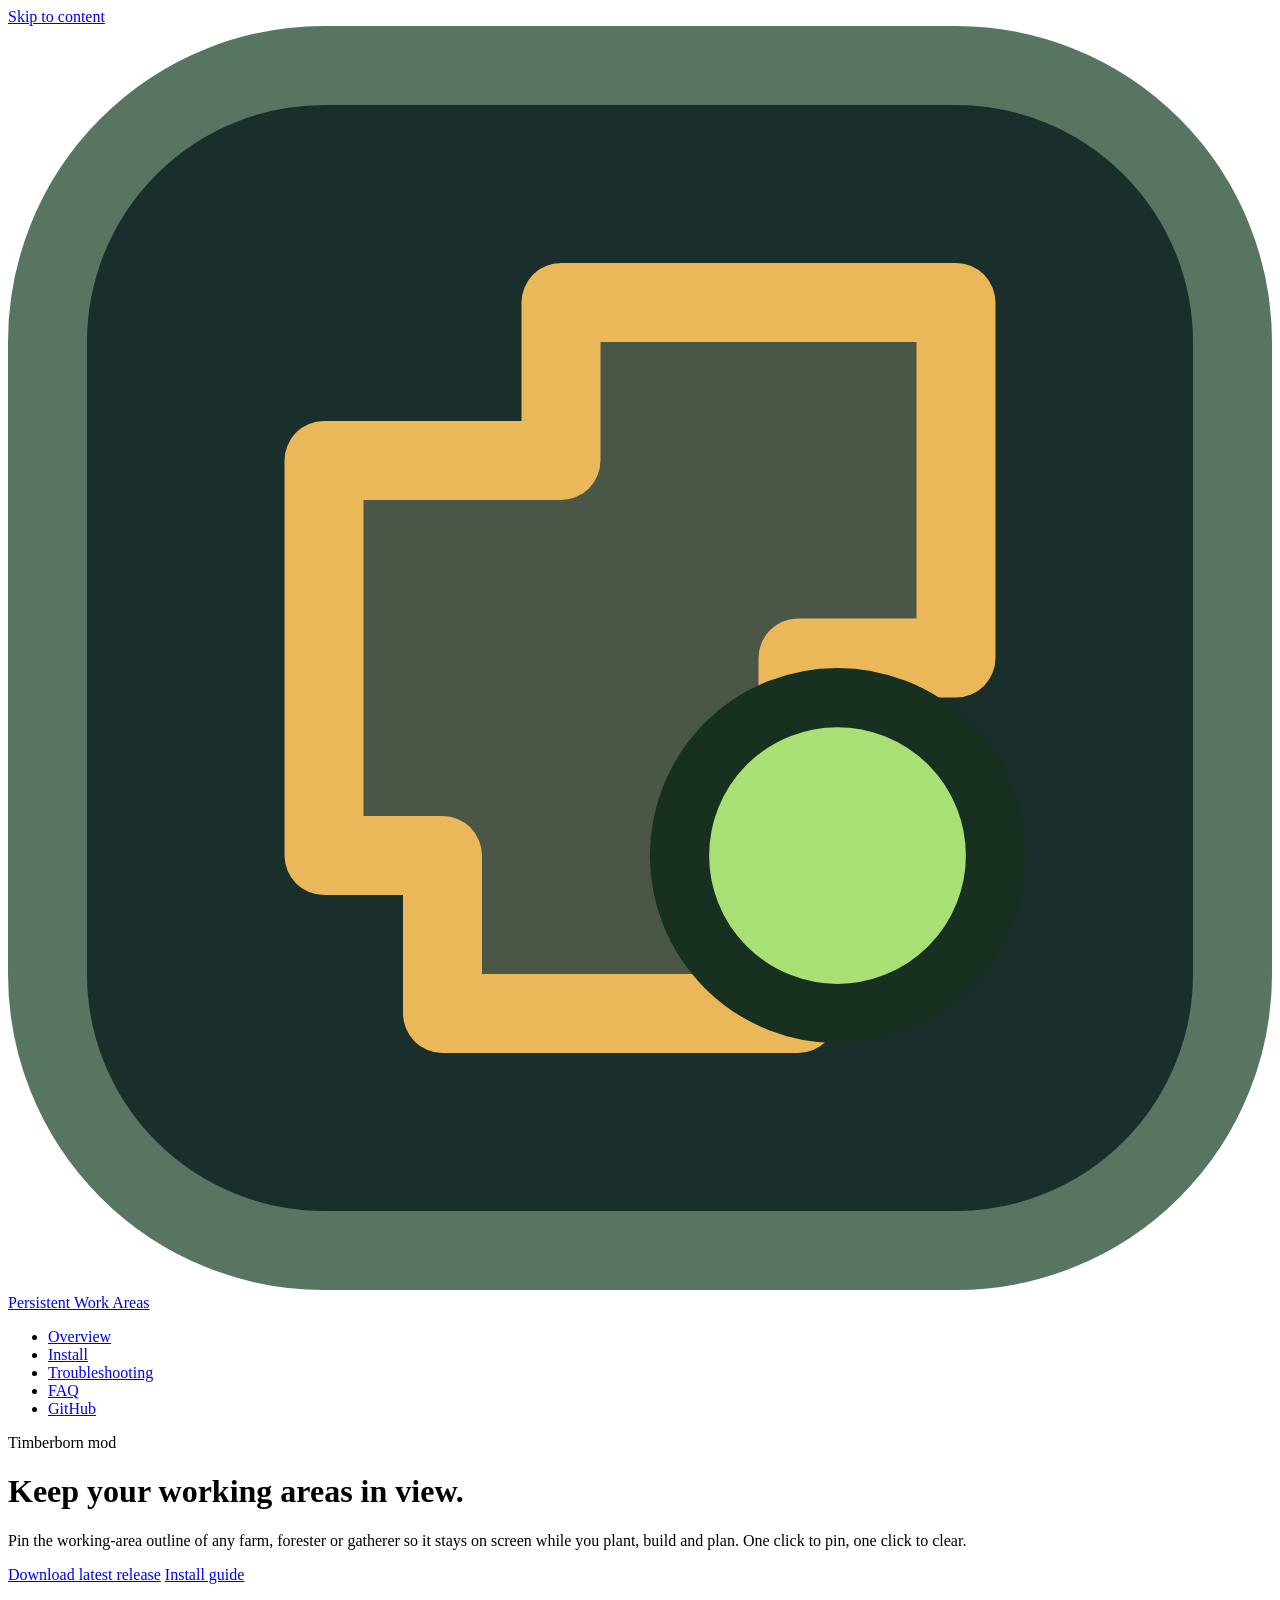
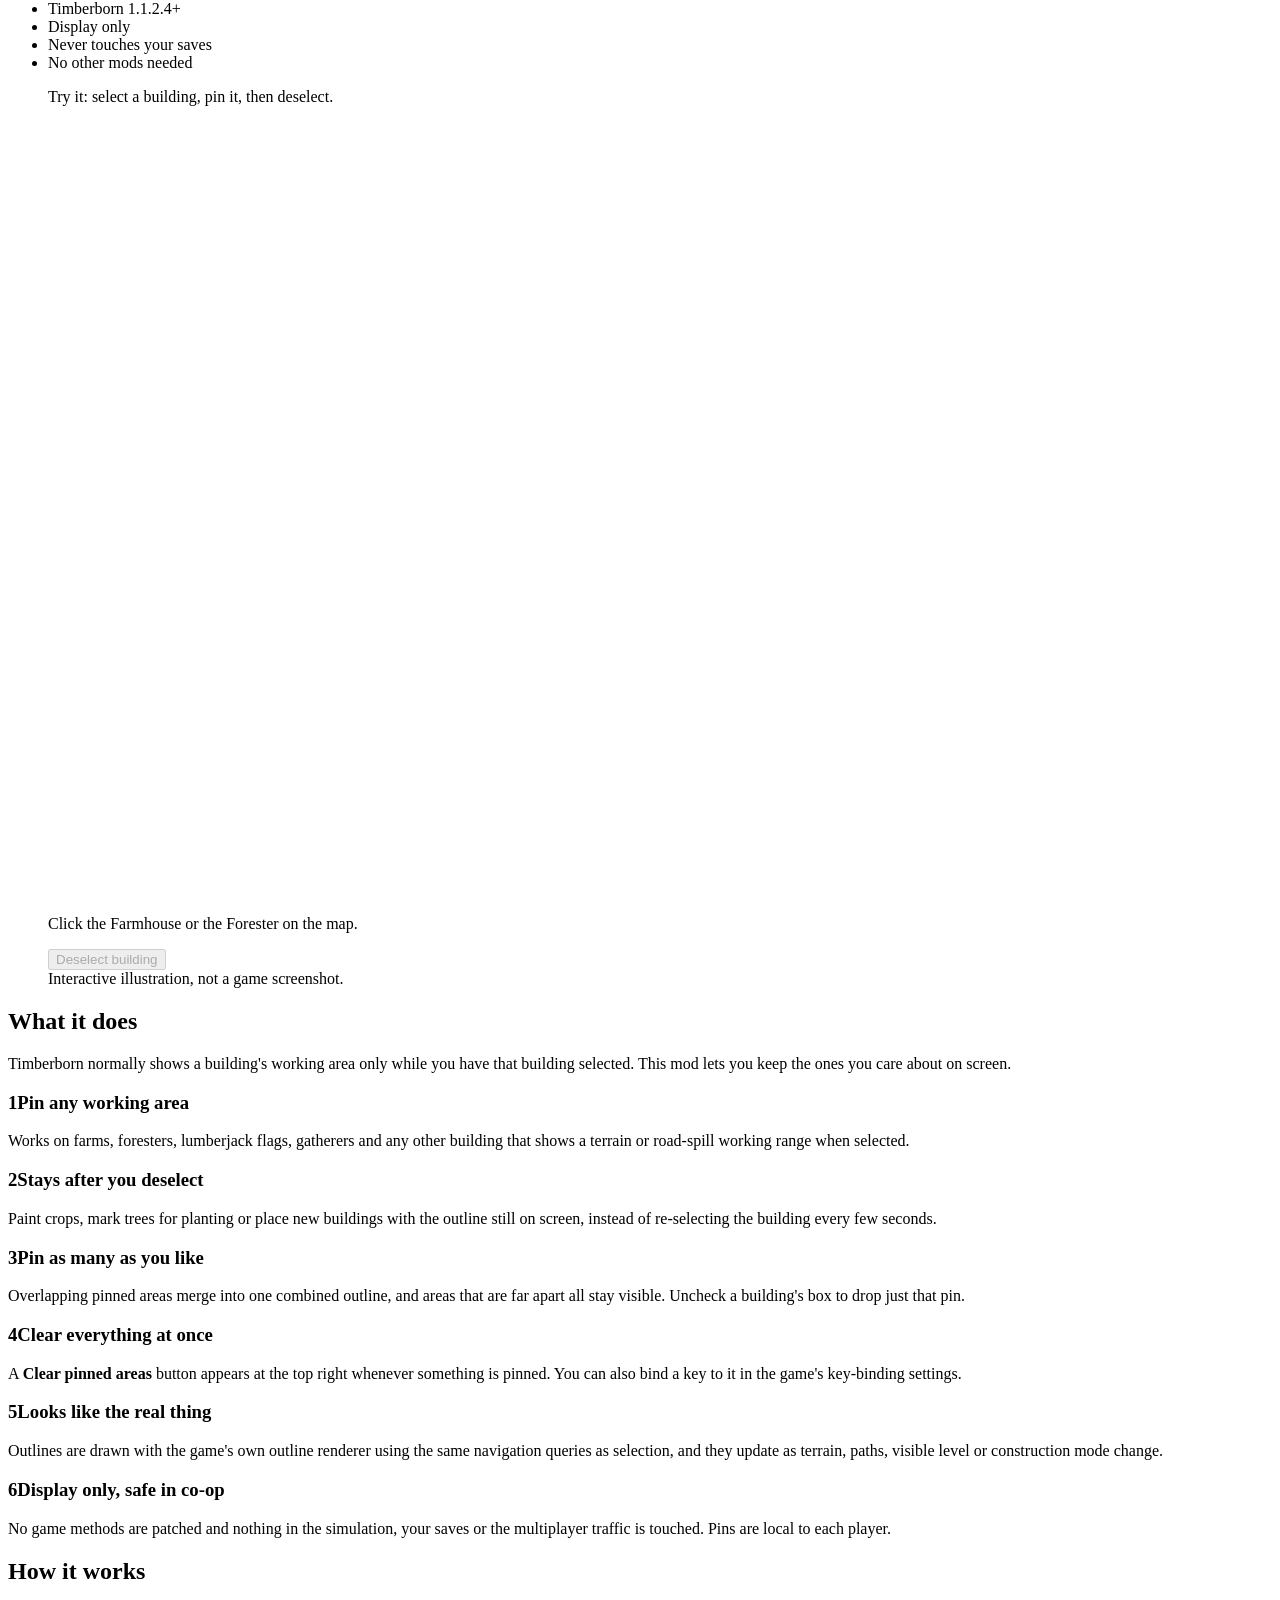
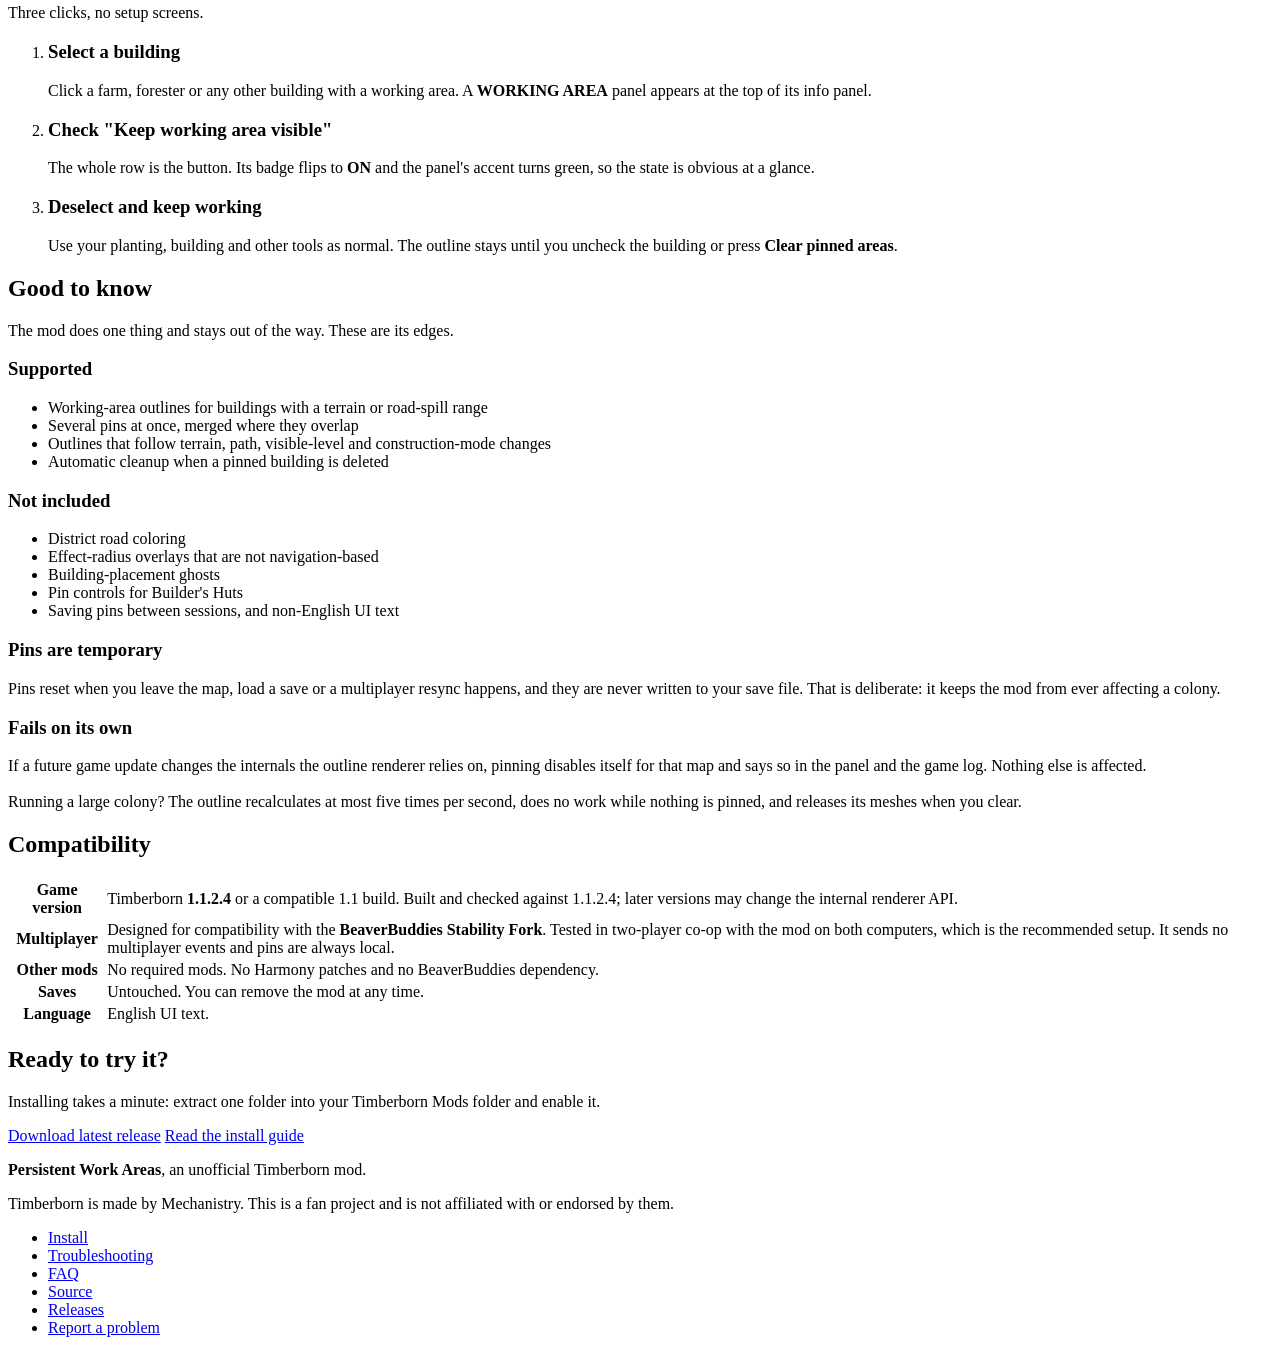
==== docs/index.html @ 0648ad5d "Release 1.0.0 Bump the mod to 1.0.0 and update the docs now that the mod has been tested in game, si" ====
<!doctype html>
<html lang="en">
<head>
<meta charset="utf-8">
<meta name="viewport" content="width=device-width, initial-scale=1">
<title>Persistent Work Areas</title>
<meta name="description" content="A Timberborn mod that keeps a building's working-area outline visible after you deselect it, so you can plant, build and plan without losing the boundaries.">
<link rel="canonical" href="https://timbermods.github.io/PersistentWorkAreas/">
<link rel="icon" href="assets/favicon.svg" type="image/svg+xml">
<meta property="og:type" content="website">
<meta property="og:title" content="Persistent Work Areas, a Timberborn mod">
<meta property="og:description" content="Pin the working-area outline of any farm, forester or gatherer so it stays on screen while you plant and build.">
<meta property="og:url" content="https://timbermods.github.io/PersistentWorkAreas/">
<meta name="theme-color" content="#0d1716">
<link rel="stylesheet" href="assets/style.css">
</head>
<body>
<a class="skip" href="#main">Skip to content</a>
<header class="site-header">
  <div class="container bar">
    <a class="brand" href="index.html">
      <svg viewBox="0 0 32 32" aria-hidden="true"><rect x="1" y="1" width="30" height="30" rx="7" fill="#1a2e2b" stroke="#577560" stroke-width="2"/><path d="M8 11h6V7h10v9h-4v9h-9v-4H8z" fill="#f5e6a3" fill-opacity=".22" stroke="#ebb859" stroke-width="2" stroke-linejoin="round"/><circle cx="21" cy="21" r="4" fill="#a8e075" stroke="#17301f" stroke-width="1.5"/></svg>
      <span>Persistent Work Areas</span>
    </a>
    <nav aria-label="Main">
      <ul>
        <li><a href="index.html" aria-current="page">Overview</a></li>
        <li><a href="install.html">Install</a></li>
        <li><a href="troubleshooting.html">Troubleshooting</a></li>
        <li><a href="faq.html">FAQ</a></li>
        <li><a class="btn btn-small" href="https://github.com/timbermods/PersistentWorkAreas">GitHub</a></li>
      </ul>
    </nav>
  </div>
</header>

<main id="main">
  <div class="hero">
    <div class="container hero-grid">
      <div>
        <span class="eyebrow">Timberborn mod <span class="ver" data-latest-version hidden></span></span>
        <h1>Keep your working areas in view.</h1>
        <p class="lede">Pin the working-area outline of any farm, forester or gatherer so it stays on screen while you plant, build and plan. One click to pin, one click to clear.</p>
        <div class="btn-row">
          <a class="btn" href="https://github.com/timbermods/PersistentWorkAreas/releases/latest" data-latest-zip>Download latest release</a>
          <a class="btn btn-secondary" href="install.html">Install guide</a>
        </div>
        <ul class="chips" aria-label="At a glance">
          <li>Timberborn 1.1.2.4+</li>
          <li>Display only</li>
          <li>Never touches your saves</li>
          <li>No other mods needed</li>
        </ul>
      </div>

      <figure class="demo" id="demo" aria-labelledby="demo-cap">
        <div class="demo-top">
          <span class="t" id="demo-cap">Try it: select a building, pin it, then deselect.</span>
          <button type="button" class="ui-btn" data-clear hidden>Clear pinned areas (0)</button>
        </div>
        <svg class="map" viewBox="0 0 480 320" role="group" aria-label="Simplified map with a Farmhouse and a Forester beside a road"></svg>
        <div class="demo-ui">
          <p class="ui-empty">Click the Farmhouse or the Forester on the map.</p>
          <div class="ui-panel" hidden>
            <div class="h">WORKING AREA</div>
            <div class="who"></div>
            <button type="button" class="ui-toggle" aria-pressed="false">
              <span class="box" aria-hidden="true"><i></i></span>
              <span class="name">Keep working area visible</span>
              <span class="state" aria-hidden="true">OFF</span>
            </button>
            <p class="hint"></p>
          </div>
          <div><button type="button" class="ui-btn" data-deselect disabled>Deselect building</button></div>
        </div>
        <div class="demo-foot"><span>Interactive illustration, not a game screenshot.</span><span class="sr-only" role="status" aria-live="polite" data-status></span></div>
      </figure>
    </div>
  </div>

  <section id="features">
    <div class="container">
      <div class="section-head">
        <h2>What it does</h2>
        <p>Timberborn normally shows a building's working area only while you have that building selected. This mod lets you keep the ones you care about on screen.</p>
      </div>
      <div class="cards">
        <article class="card">
          <h3><span class="ico" aria-hidden="true">1</span>Pin any working area</h3>
          <p>Works on farms, foresters, lumberjack flags, gatherers and any other building that shows a terrain or road-spill working range when selected.</p>
        </article>
        <article class="card">
          <h3><span class="ico" aria-hidden="true">2</span>Stays after you deselect</h3>
          <p>Paint crops, mark trees for planting or place new buildings with the outline still on screen, instead of re-selecting the building every few seconds.</p>
        </article>
        <article class="card">
          <h3><span class="ico" aria-hidden="true">3</span>Pin as many as you like</h3>
          <p>Overlapping pinned areas merge into one combined outline, and areas that are far apart all stay visible. Uncheck a building's box to drop just that pin.</p>
        </article>
        <article class="card">
          <h3><span class="ico" aria-hidden="true">4</span>Clear everything at once</h3>
          <p>A <strong>Clear pinned areas</strong> button appears at the top right whenever something is pinned. You can also bind a key to it in the game's key-binding settings.</p>
        </article>
        <article class="card">
          <h3><span class="ico" aria-hidden="true">5</span>Looks like the real thing</h3>
          <p>Outlines are drawn with the game's own outline renderer using the same navigation queries as selection, and they update as terrain, paths, visible level or construction mode change.</p>
        </article>
        <article class="card">
          <h3><span class="ico" aria-hidden="true">6</span>Display only, safe in co-op</h3>
          <p>No game methods are patched and nothing in the simulation, your saves or the multiplayer traffic is touched. Pins are local to each player.</p>
        </article>
      </div>
    </div>
  </section>

  <section class="band" id="how">
    <div class="container">
      <div class="section-head">
        <h2>How it works</h2>
        <p>Three clicks, no setup screens.</p>
      </div>
      <ol class="steps">
        <li>
          <h3>Select a building</h3>
          <p>Click a farm, forester or any other building with a working area. A <strong>WORKING AREA</strong> panel appears at the top of its info panel.</p>
        </li>
        <li>
          <h3>Check "Keep working area visible"</h3>
          <p>The whole row is the button. Its badge flips to <strong>ON</strong> and the panel's accent turns green, so the state is obvious at a glance.</p>
        </li>
        <li>
          <h3>Deselect and keep working</h3>
          <p>Use your planting, building and other tools as normal. The outline stays until you uncheck the building or press <strong>Clear pinned areas</strong>.</p>
        </li>
      </ol>
    </div>
  </section>

  <section id="details">
    <div class="container">
      <div class="section-head">
        <h2>Good to know</h2>
        <p>The mod does one thing and stays out of the way. These are its edges.</p>
      </div>
      <div class="two-col">
        <div class="card">
          <h3>Supported</h3>
          <ul class="tick">
            <li>Working-area outlines for buildings with a terrain or road-spill range</li>
            <li>Several pins at once, merged where they overlap</li>
            <li>Outlines that follow terrain, path, visible-level and construction-mode changes</li>
            <li>Automatic cleanup when a pinned building is deleted</li>
          </ul>
        </div>
        <div class="card">
          <h3>Not included</h3>
          <ul class="tick no">
            <li>District road coloring</li>
            <li>Effect-radius overlays that are not navigation-based</li>
            <li>Building-placement ghosts</li>
            <li>Pin controls for Builder's Huts</li>
            <li>Saving pins between sessions, and non-English UI text</li>
          </ul>
        </div>
        <div class="card">
          <h3>Pins are temporary</h3>
          <p>Pins reset when you leave the map, load a save or a multiplayer resync happens, and they are never written to your save file. That is deliberate: it keeps the mod from ever affecting a colony.</p>
        </div>
        <div class="card">
          <h3>Fails on its own</h3>
          <p>If a future game update changes the internals the outline renderer relies on, pinning disables itself for that map and says so in the panel and the game log. Nothing else is affected.</p>
        </div>
      </div>
      <p style="margin-top:18px;color:var(--muted)">Running a large colony? The outline recalculates at most five times per second, does no work while nothing is pinned, and releases its meshes when you clear.</p>
    </div>
  </section>

  <section class="band" id="compat">
    <div class="container">
      <div class="section-head"><h2>Compatibility</h2></div>
      <table>
        <tbody>
          <tr><th scope="row">Game version</th><td>Timberborn <strong>1.1.2.4</strong> or a compatible 1.1 build. Built and checked against 1.1.2.4; later versions may change the internal renderer API.</td></tr>
          <tr><th scope="row">Multiplayer</th><td>Designed for compatibility with the <strong>BeaverBuddies Stability Fork</strong>. Tested in two-player co-op with the mod on both computers, which is the recommended setup. It sends no multiplayer events and pins are always local.</td></tr>
          <tr><th scope="row">Other mods</th><td>No required mods. No Harmony patches and no BeaverBuddies dependency.</td></tr>
          <tr><th scope="row">Saves</th><td>Untouched. You can remove the mod at any time.</td></tr>
          <tr><th scope="row">Language</th><td>English UI text.</td></tr>
        </tbody>
      </table>
    </div>
  </section>

  <section class="cta">
    <div class="container">
      <h2>Ready to try it?</h2>
      <p>Installing takes a minute: extract one folder into your Timberborn Mods folder and enable it.</p>
      <div class="btn-row">
        <a class="btn" href="https://github.com/timbermods/PersistentWorkAreas/releases/latest" data-latest-zip>Download latest release</a>
        <a class="btn btn-secondary" href="install.html">Read the install guide</a>
      </div>
    </div>
  </section>
</main>

<footer class="site-footer">
  <div class="container foot">
    <div>
      <p><strong>Persistent Work Areas</strong>, an unofficial Timberborn mod.</p>
      <p>Timberborn is made by Mechanistry. This is a fan project and is not affiliated with or endorsed by them.</p>
    </div>
    <ul aria-label="Links">
      <li><a href="install.html">Install</a></li>
      <li><a href="troubleshooting.html">Troubleshooting</a></li>
      <li><a href="faq.html">FAQ</a></li>
      <li><a href="https://github.com/timbermods/PersistentWorkAreas">Source</a></li>
      <li><a href="https://github.com/timbermods/PersistentWorkAreas/releases">Releases</a></li>
      <li><a href="https://github.com/timbermods/PersistentWorkAreas/issues">Report a problem</a></li>
    </ul>
  </div>
</footer>
<script src="assets/site.js" defer></script>
<script src="assets/demo.js" defer></script>
</body>
</html>
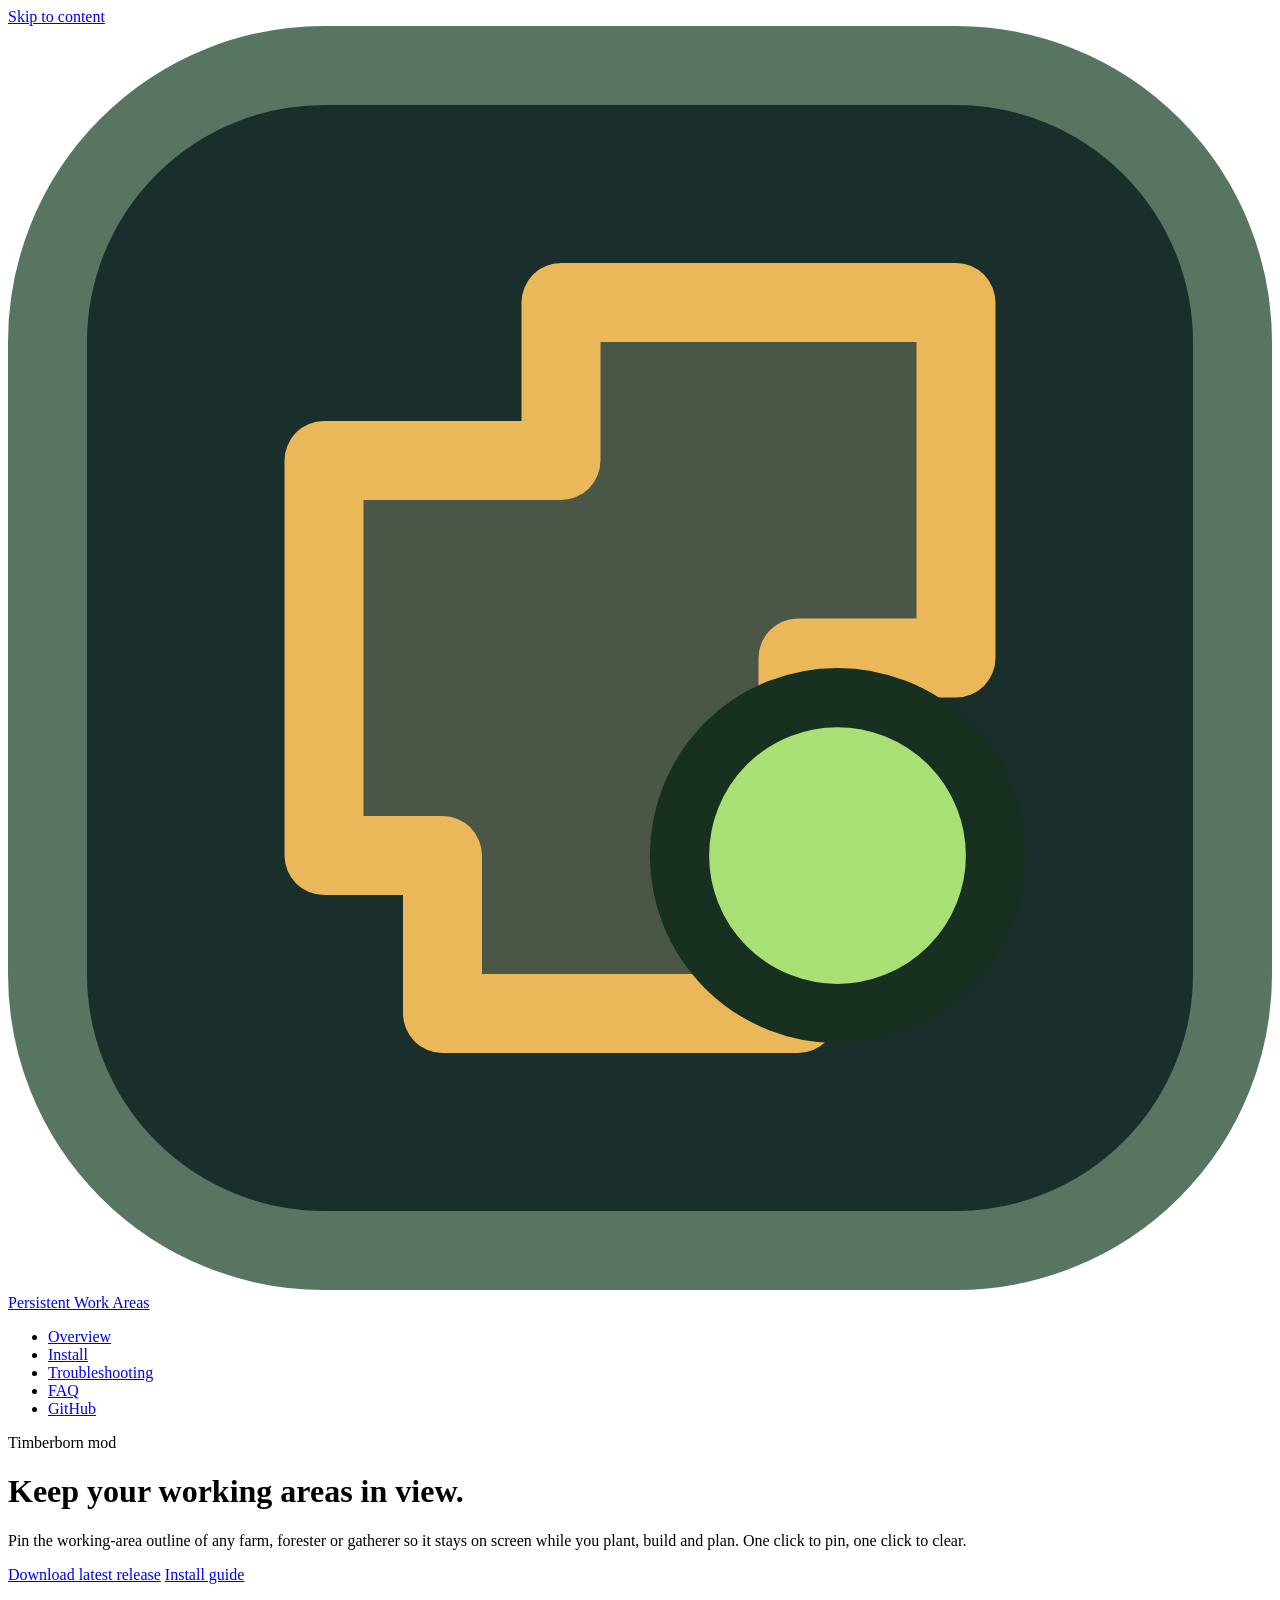
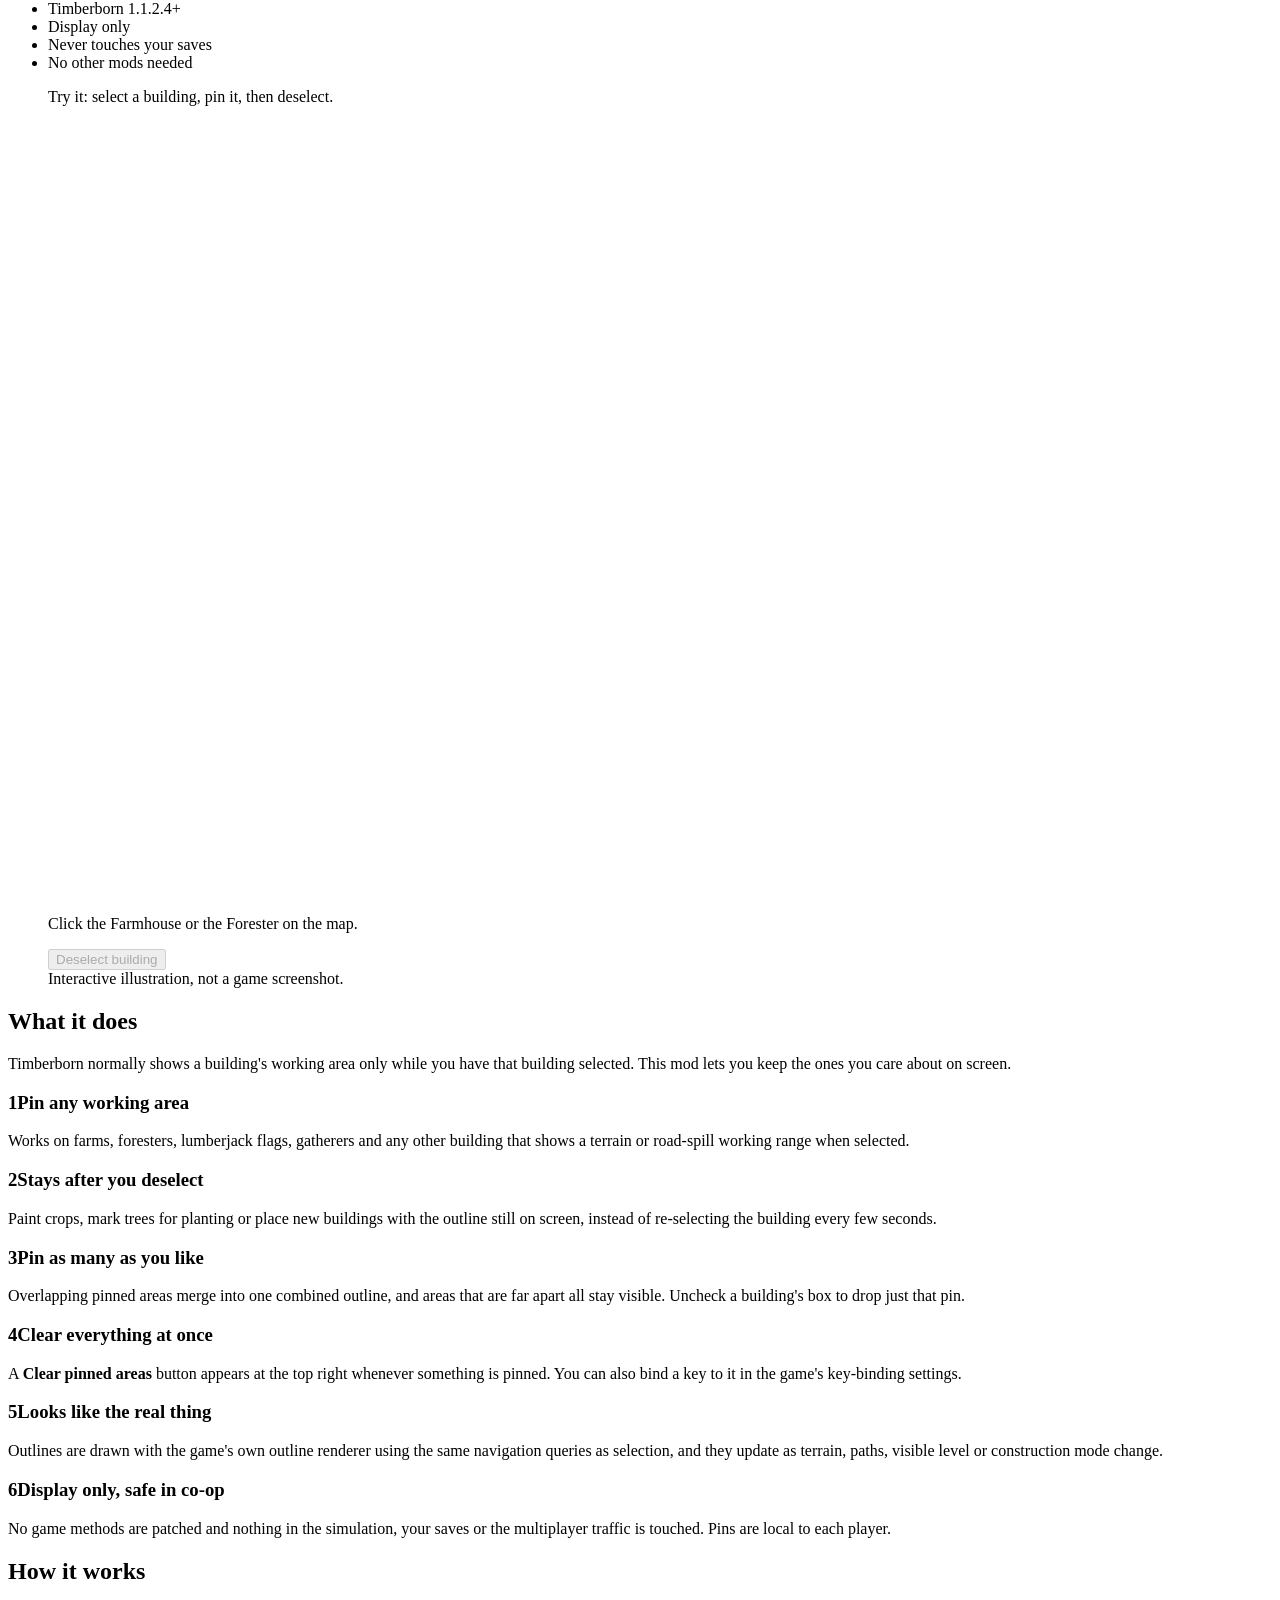
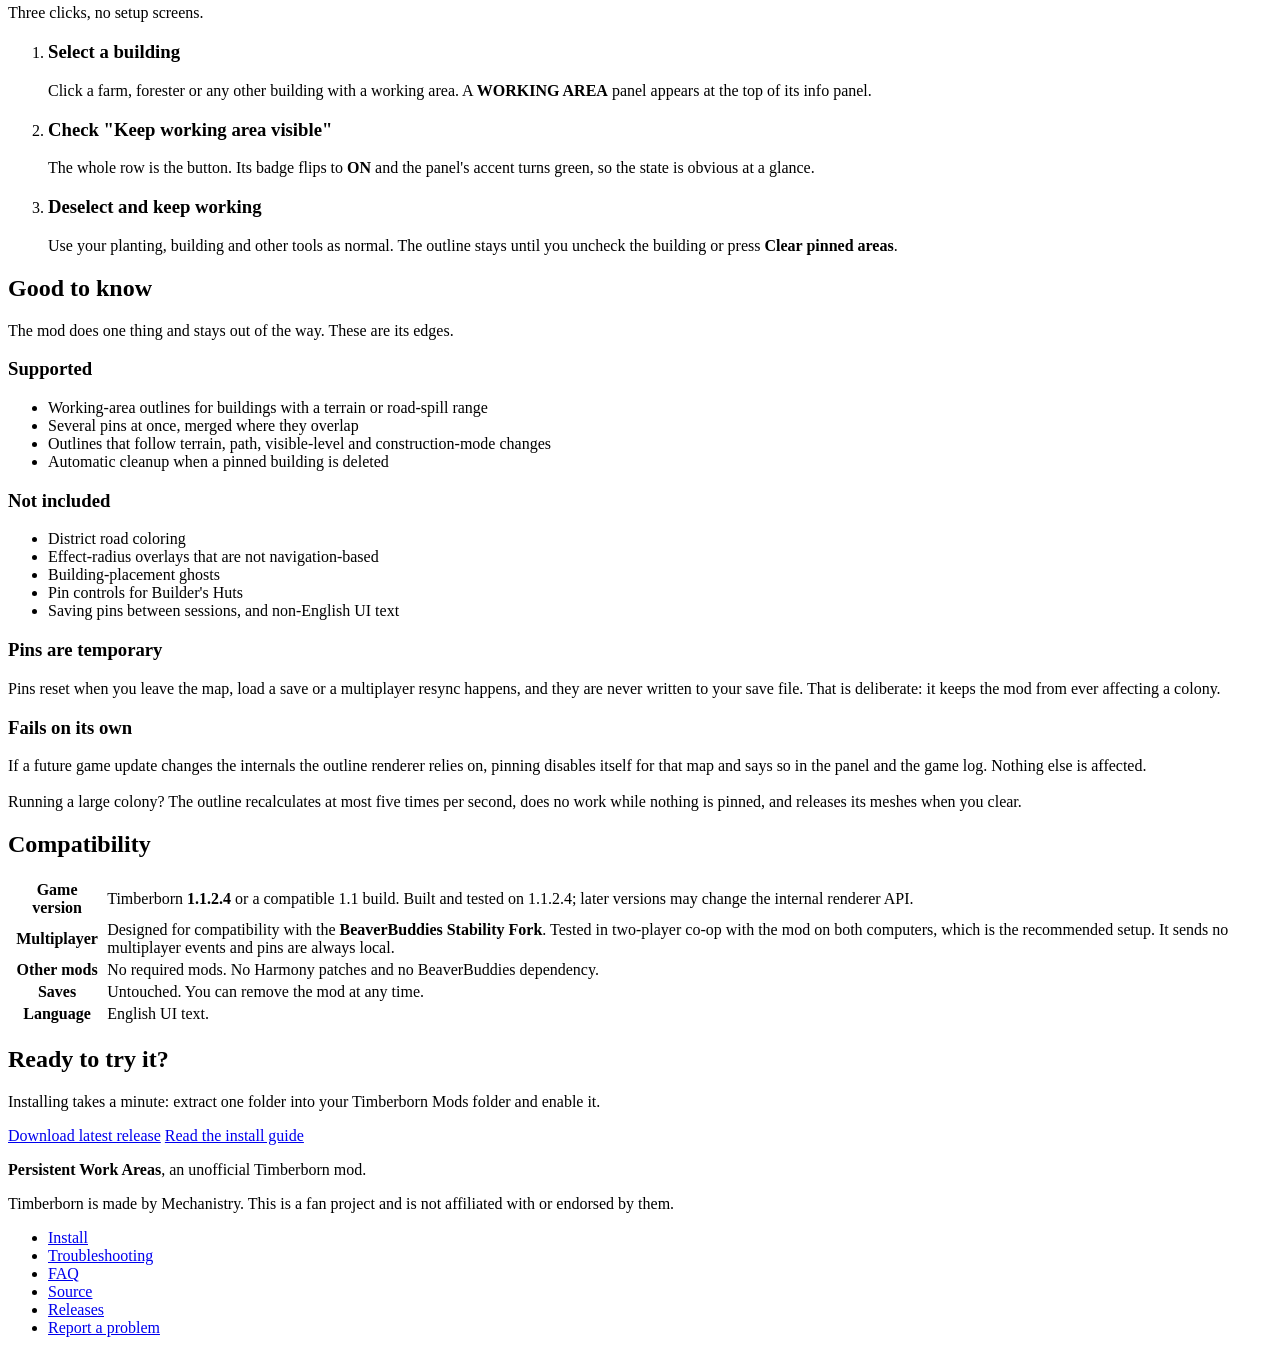
==== commit dfd40ac9: "Docs: say "tested" for 1.1.2.4 and link the MIT license Now that 1.0.0 has been tested in game, repl" ====
--- a/docs/index.html
+++ b/docs/index.html
@@ -180,7 +180,7 @@
       <div class="section-head"><h2>Compatibility</h2></div>
       <table>
         <tbody>
-          <tr><th scope="row">Game version</th><td>Timberborn <strong>1.1.2.4</strong> or a compatible 1.1 build. Built and checked against 1.1.2.4; later versions may change the internal renderer API.</td></tr>
+          <tr><th scope="row">Game version</th><td>Timberborn <strong>1.1.2.4</strong> or a compatible 1.1 build. Built and tested on 1.1.2.4; later versions may change the internal renderer API.</td></tr>
           <tr><th scope="row">Multiplayer</th><td>Designed for compatibility with the <strong>BeaverBuddies Stability Fork</strong>. Tested in two-player co-op with the mod on both computers, which is the recommended setup. It sends no multiplayer events and pins are always local.</td></tr>
           <tr><th scope="row">Other mods</th><td>No required mods. No Harmony patches and no BeaverBuddies dependency.</td></tr>
           <tr><th scope="row">Saves</th><td>Untouched. You can remove the mod at any time.</td></tr>
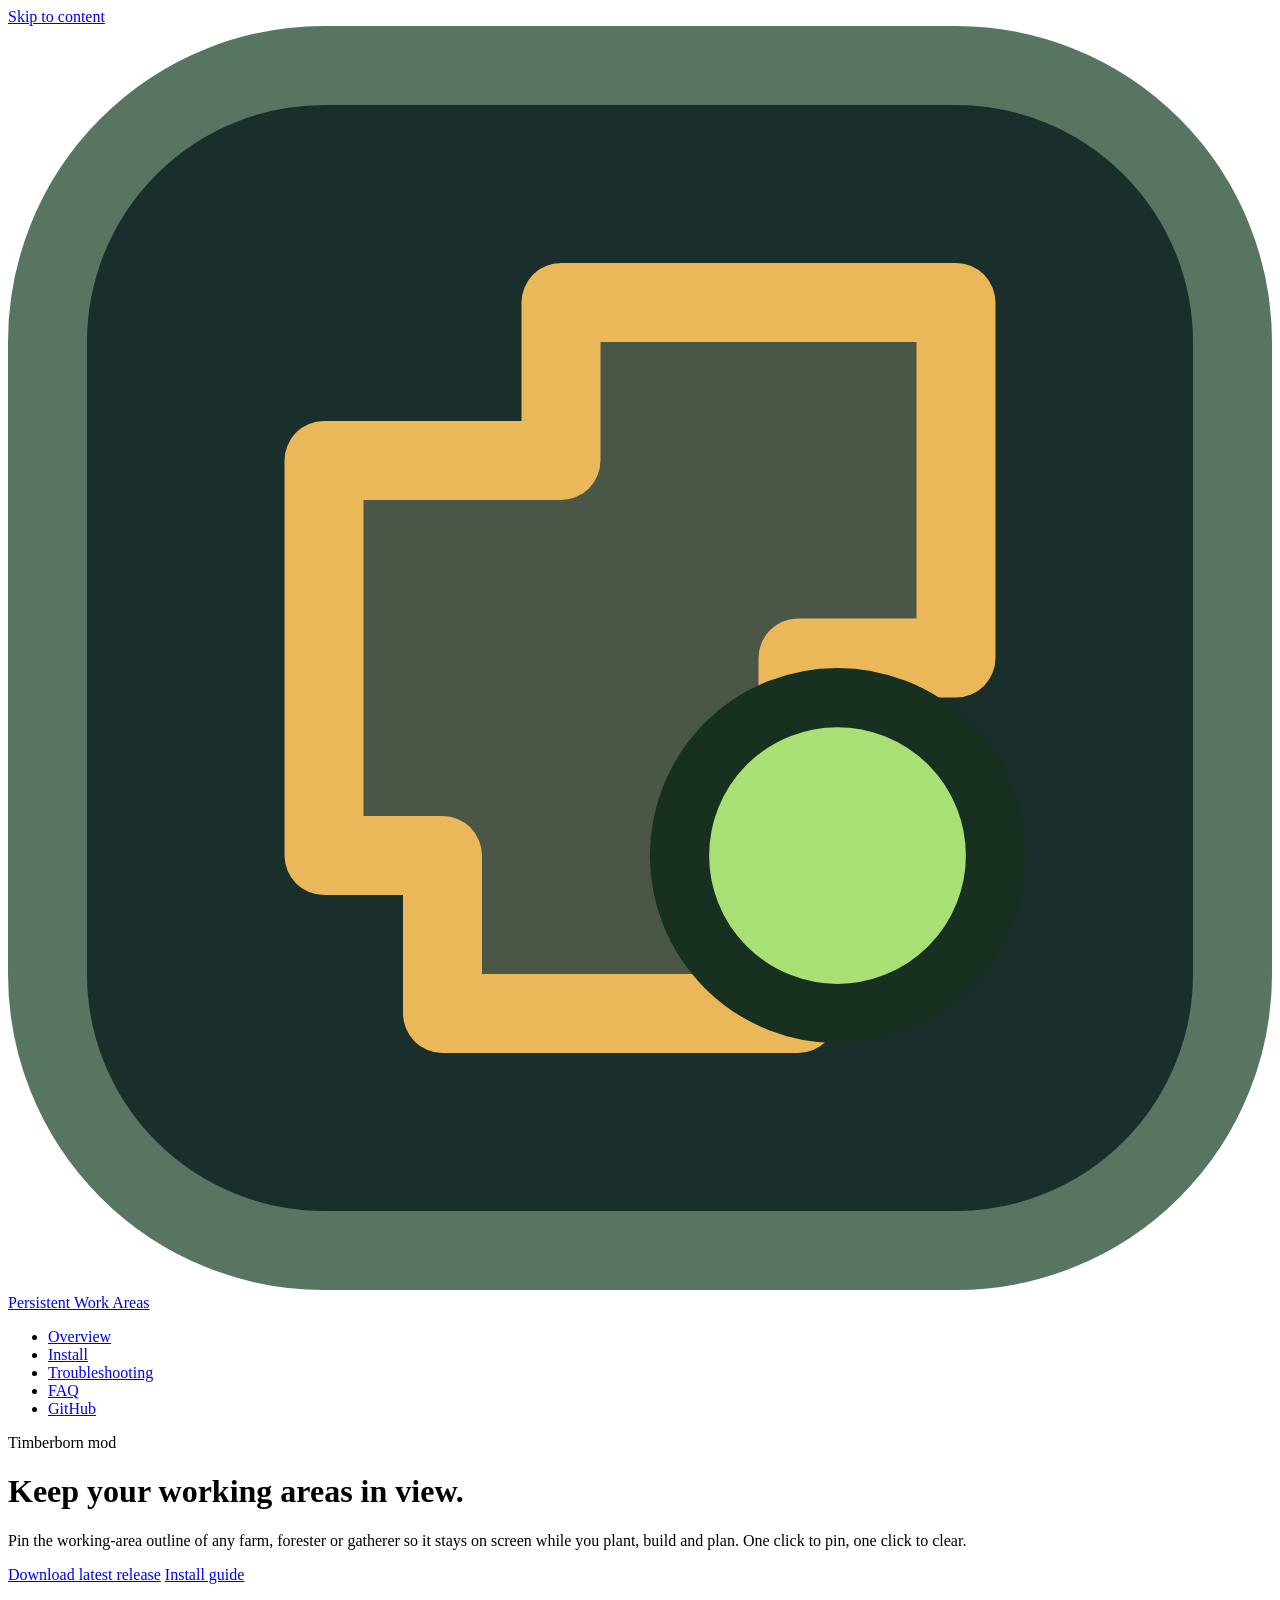
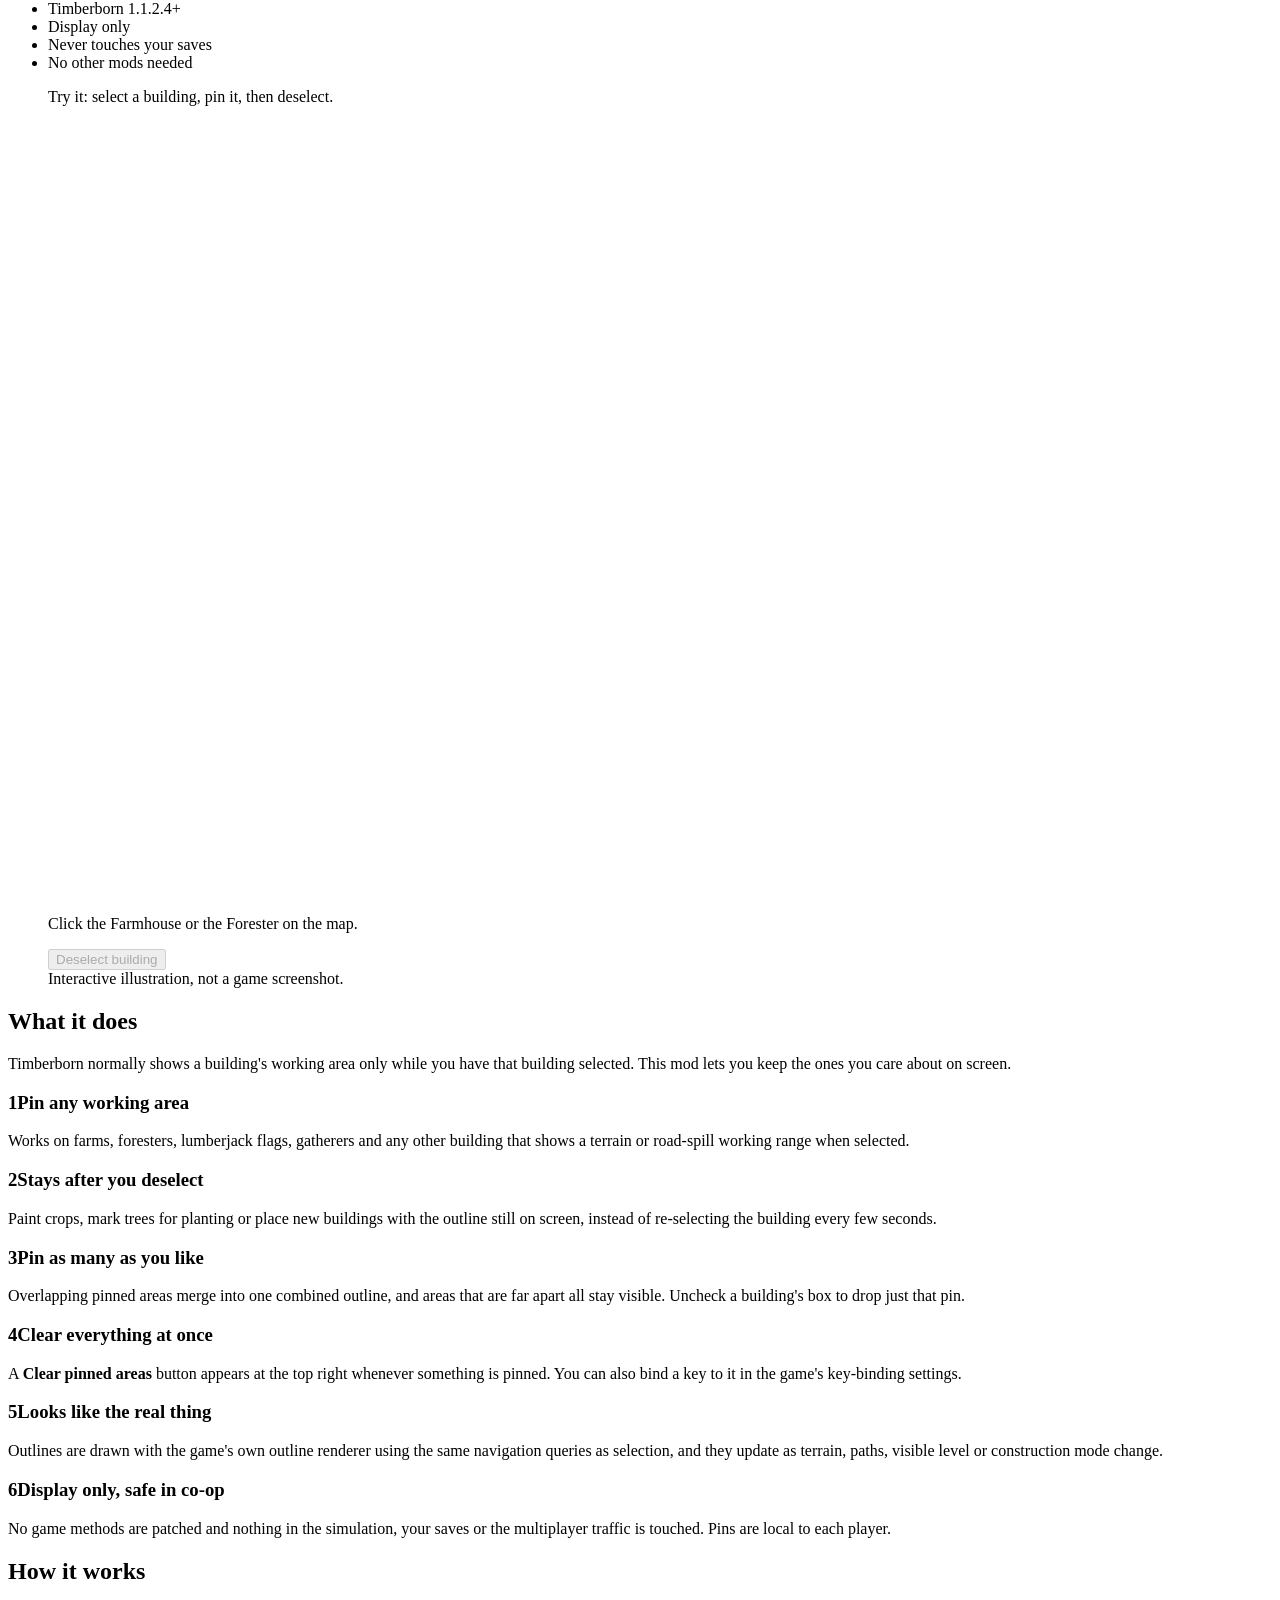
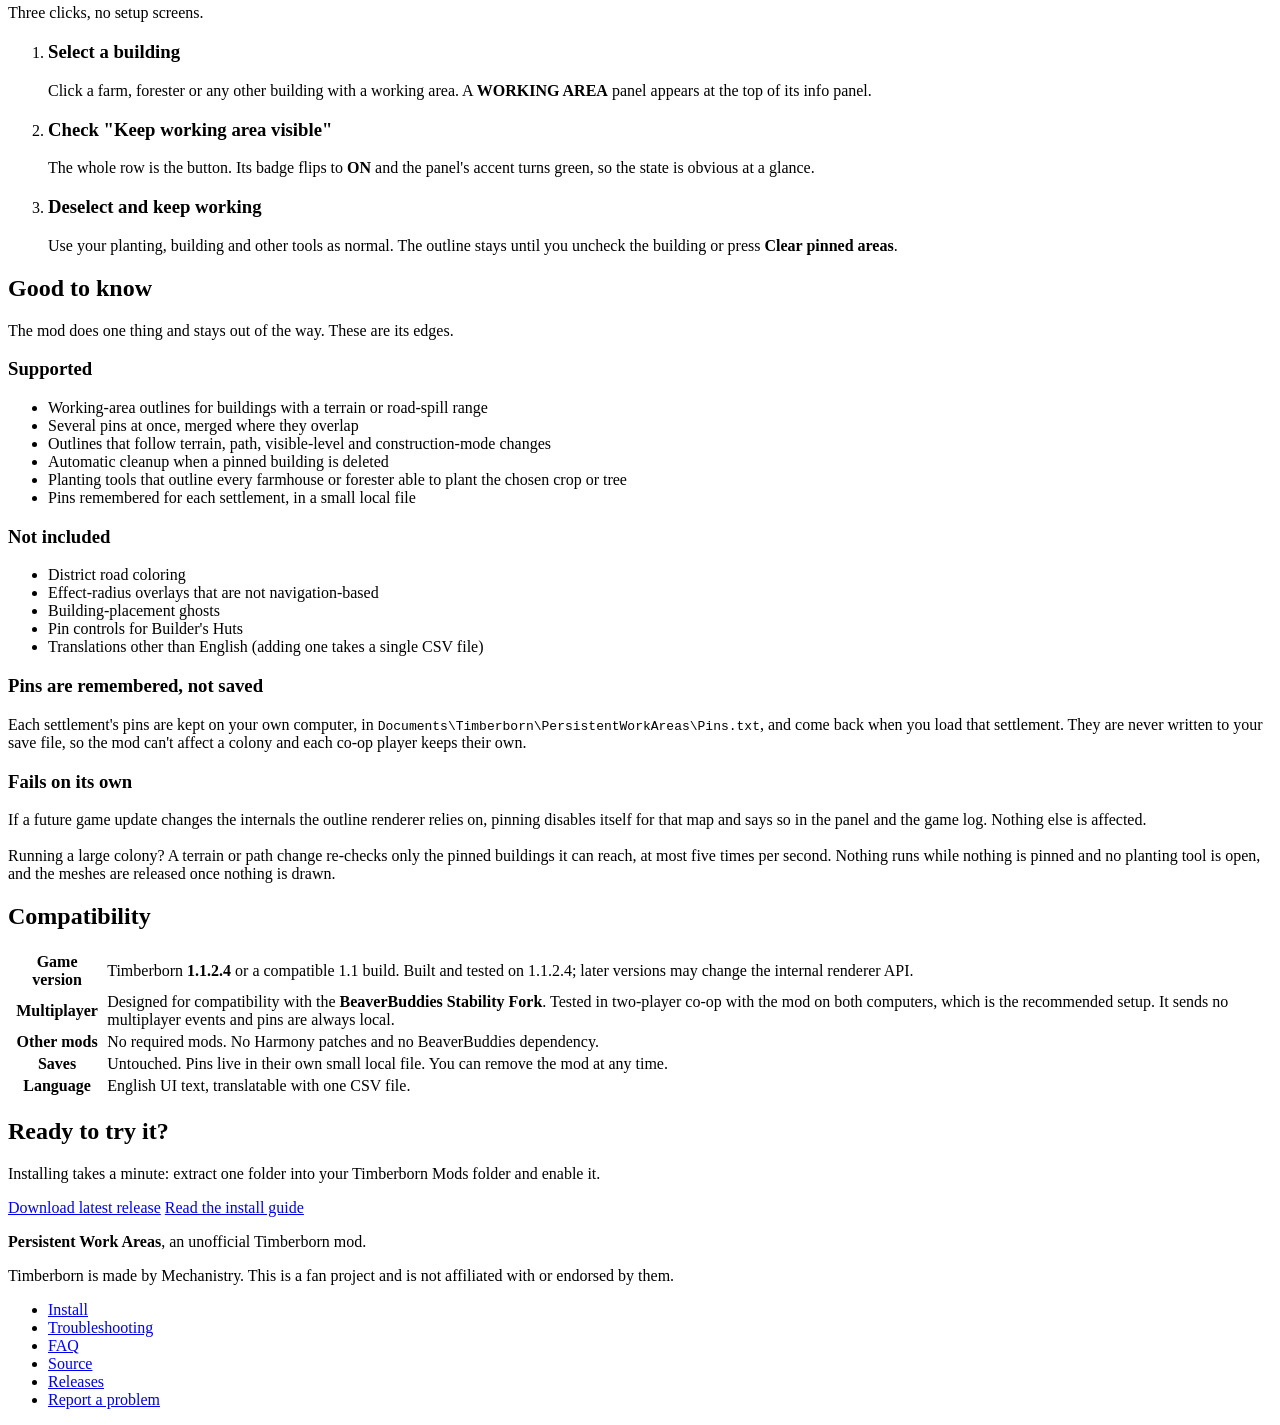
==== commit 75592772: "Release 1.1.0 Bump the mod to 1.1.0 for the features merged in #6, #8, #9 and #10, and update the do" ====
--- a/docs/index.html
+++ b/docs/index.html
@@ -150,6 +150,8 @@
             <li>Several pins at once, merged where they overlap</li>
             <li>Outlines that follow terrain, path, visible-level and construction-mode changes</li>
             <li>Automatic cleanup when a pinned building is deleted</li>
+            <li>Planting tools that outline every farmhouse or forester able to plant the chosen crop or tree</li>
+            <li>Pins remembered for each settlement, in a small local file</li>
           </ul>
         </div>
         <div class="card">
@@ -159,19 +161,19 @@
             <li>Effect-radius overlays that are not navigation-based</li>
             <li>Building-placement ghosts</li>
             <li>Pin controls for Builder's Huts</li>
-            <li>Saving pins between sessions, and non-English UI text</li>
+            <li>Translations other than English (adding one takes a single CSV file)</li>
           </ul>
         </div>
         <div class="card">
-          <h3>Pins are temporary</h3>
-          <p>Pins reset when you leave the map, load a save or a multiplayer resync happens, and they are never written to your save file. That is deliberate: it keeps the mod from ever affecting a colony.</p>
+          <h3>Pins are remembered, not saved</h3>
+          <p>Each settlement's pins are kept on your own computer, in <code>Documents\Timberborn\PersistentWorkAreas\Pins.txt</code>, and come back when you load that settlement. They are never written to your save file, so the mod can't affect a colony and each co-op player keeps their own.</p>
         </div>
         <div class="card">
           <h3>Fails on its own</h3>
           <p>If a future game update changes the internals the outline renderer relies on, pinning disables itself for that map and says so in the panel and the game log. Nothing else is affected.</p>
         </div>
       </div>
-      <p style="margin-top:18px;color:var(--muted)">Running a large colony? The outline recalculates at most five times per second, does no work while nothing is pinned, and releases its meshes when you clear.</p>
+      <p style="margin-top:18px;color:var(--muted)">Running a large colony? A terrain or path change re-checks only the pinned buildings it can reach, at most five times per second. Nothing runs while nothing is pinned and no planting tool is open, and the meshes are released once nothing is drawn.</p>
     </div>
   </section>
 
@@ -183,8 +185,8 @@
           <tr><th scope="row">Game version</th><td>Timberborn <strong>1.1.2.4</strong> or a compatible 1.1 build. Built and tested on 1.1.2.4; later versions may change the internal renderer API.</td></tr>
           <tr><th scope="row">Multiplayer</th><td>Designed for compatibility with the <strong>BeaverBuddies Stability Fork</strong>. Tested in two-player co-op with the mod on both computers, which is the recommended setup. It sends no multiplayer events and pins are always local.</td></tr>
           <tr><th scope="row">Other mods</th><td>No required mods. No Harmony patches and no BeaverBuddies dependency.</td></tr>
-          <tr><th scope="row">Saves</th><td>Untouched. You can remove the mod at any time.</td></tr>
-          <tr><th scope="row">Language</th><td>English UI text.</td></tr>
+          <tr><th scope="row">Saves</th><td>Untouched. Pins live in their own small local file. You can remove the mod at any time.</td></tr>
+          <tr><th scope="row">Language</th><td>English UI text, translatable with one CSV file.</td></tr>
         </tbody>
       </table>
     </div>
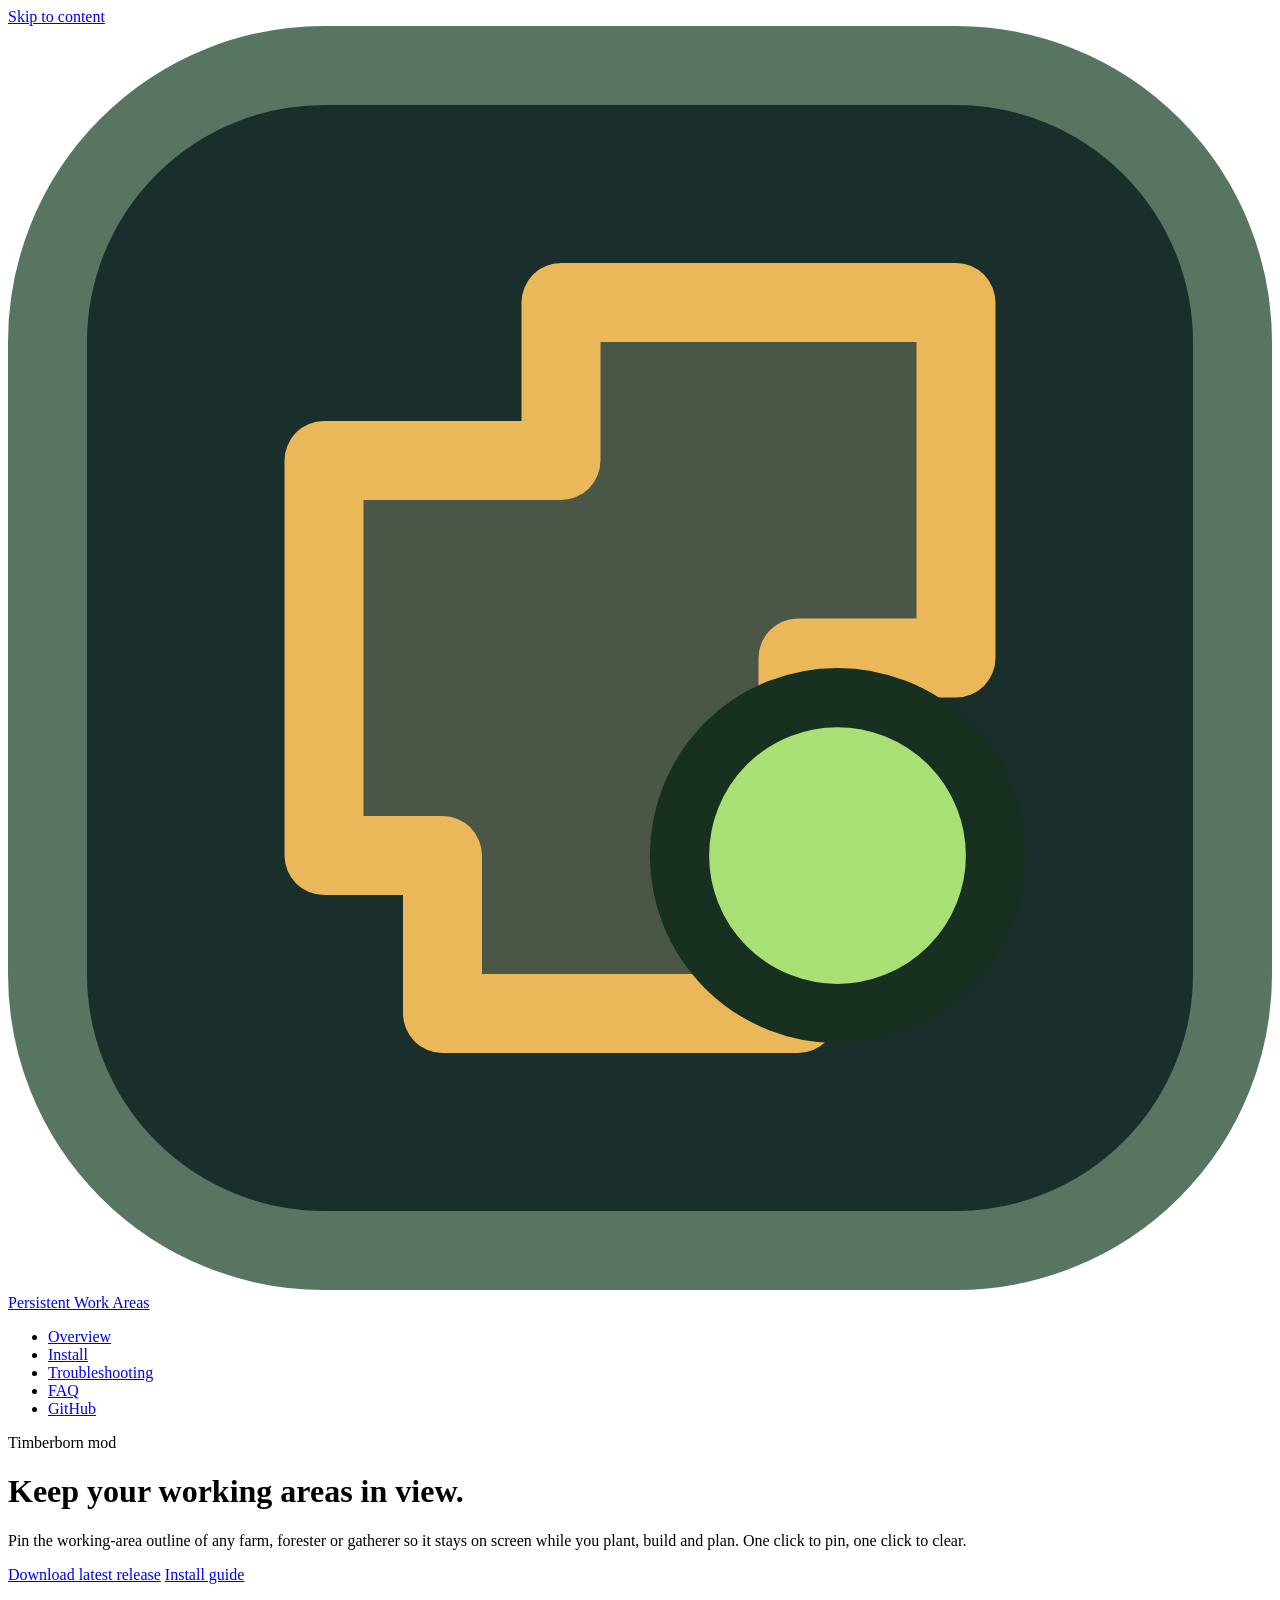
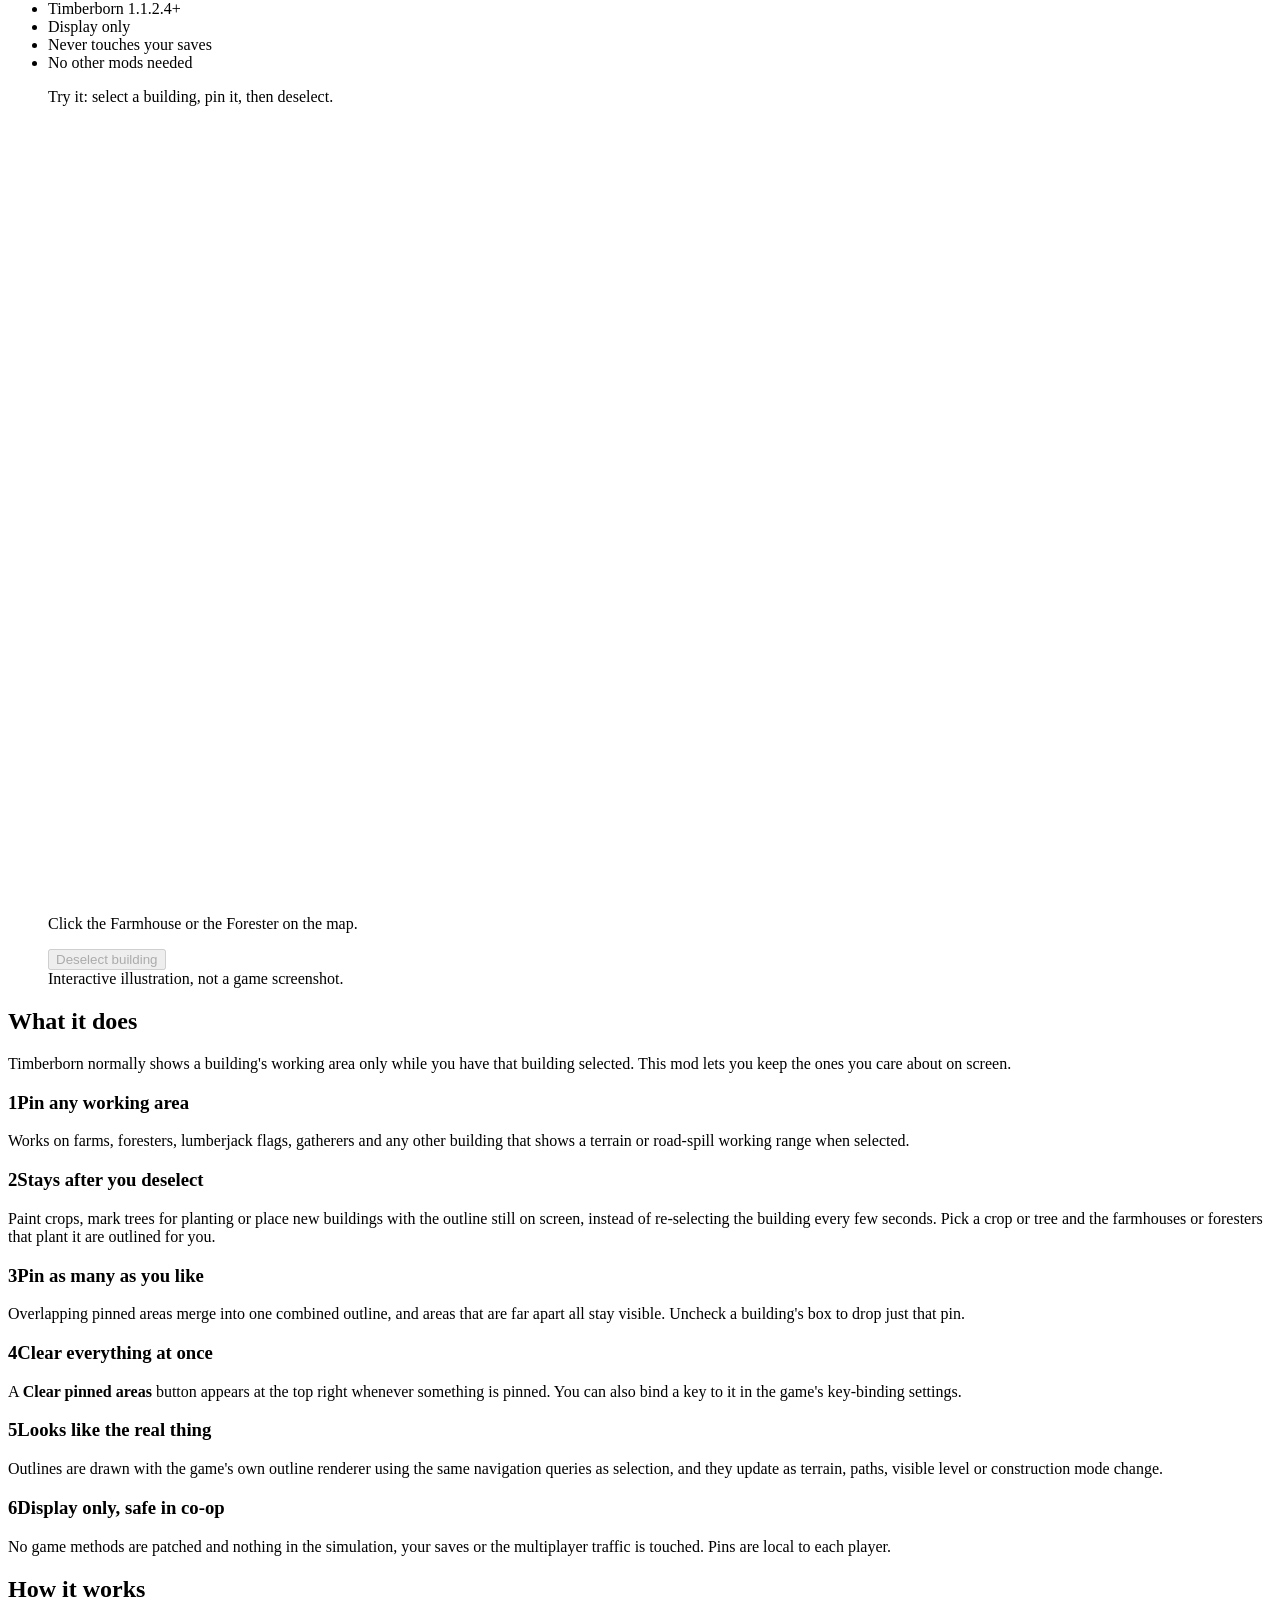
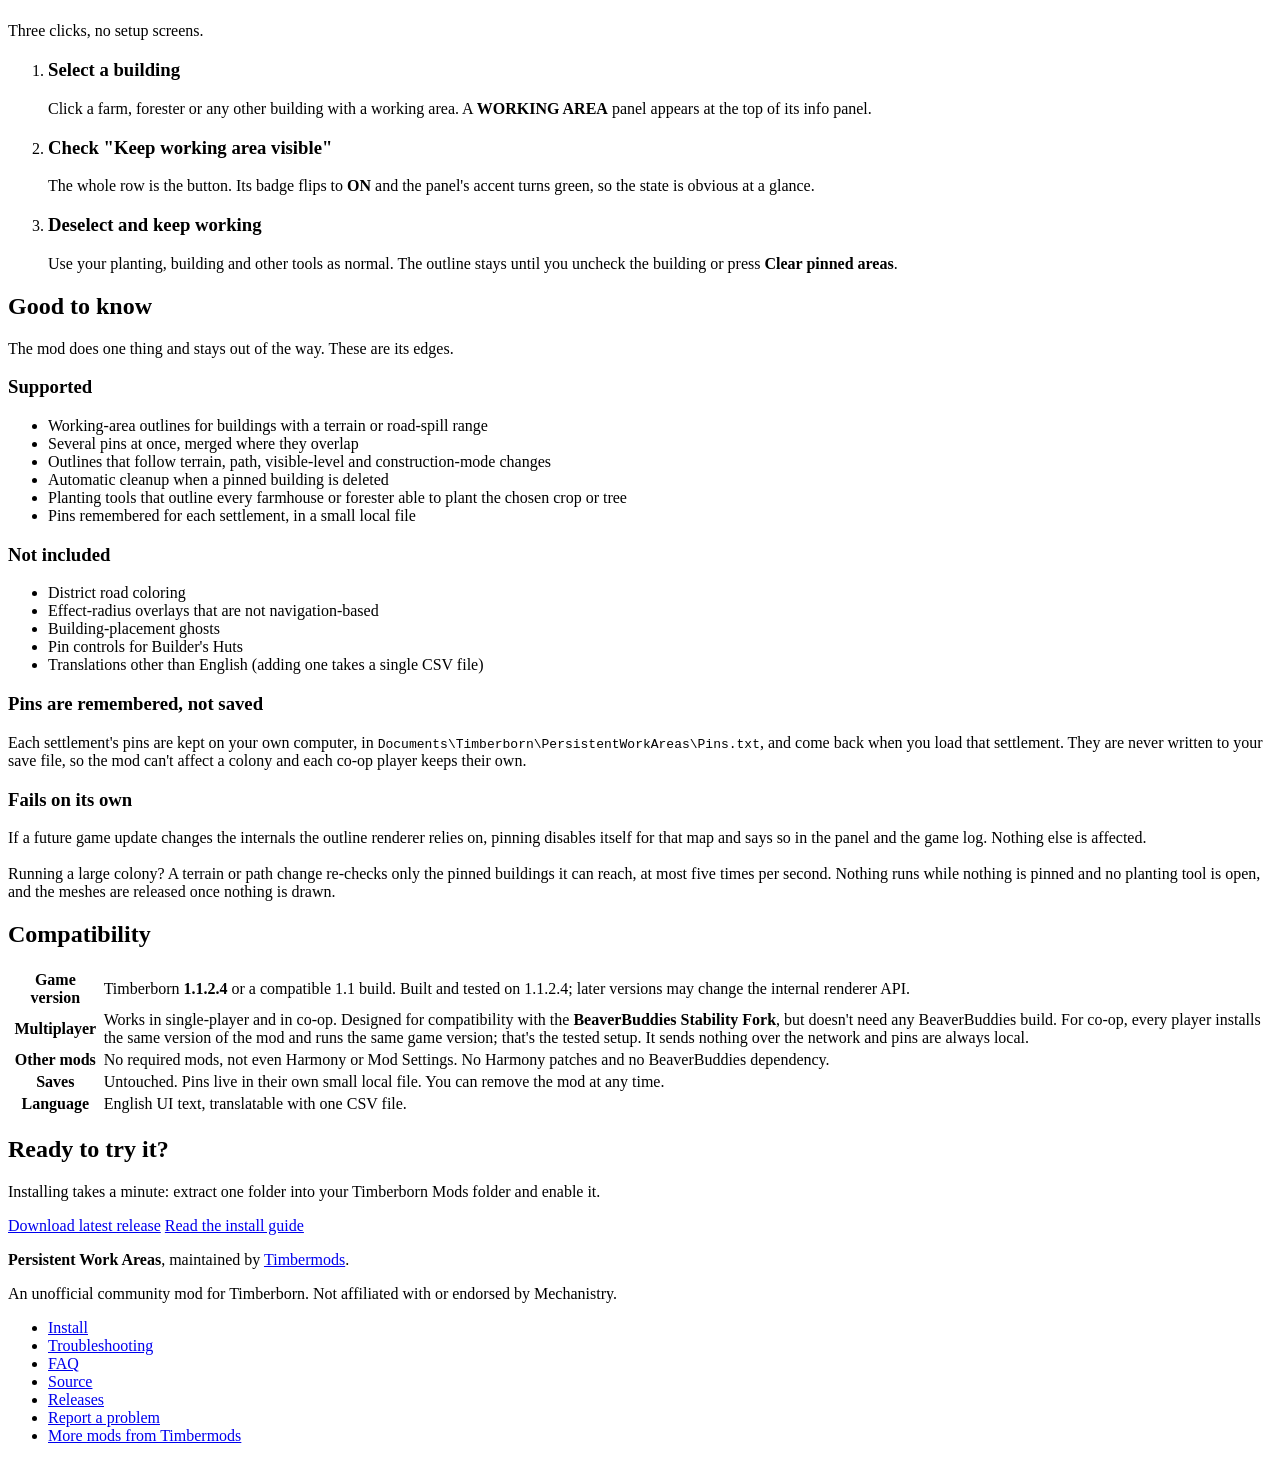
==== commit 260788dd: "Docs: state co-op compatibility precisely, add footer standard, update resync behavior - README, sit" ====
--- a/docs/index.html
+++ b/docs/index.html
@@ -91,7 +91,7 @@
         </article>
         <article class="card">
           <h3><span class="ico" aria-hidden="true">2</span>Stays after you deselect</h3>
-          <p>Paint crops, mark trees for planting or place new buildings with the outline still on screen, instead of re-selecting the building every few seconds.</p>
+          <p>Paint crops, mark trees for planting or place new buildings with the outline still on screen, instead of re-selecting the building every few seconds. Pick a crop or tree and the farmhouses or foresters that plant it are outlined for you.</p>
         </article>
         <article class="card">
           <h3><span class="ico" aria-hidden="true">3</span>Pin as many as you like</h3>
@@ -183,8 +183,8 @@
       <table>
         <tbody>
           <tr><th scope="row">Game version</th><td>Timberborn <strong>1.1.2.4</strong> or a compatible 1.1 build. Built and tested on 1.1.2.4; later versions may change the internal renderer API.</td></tr>
-          <tr><th scope="row">Multiplayer</th><td>Designed for compatibility with the <strong>BeaverBuddies Stability Fork</strong>. Tested in two-player co-op with the mod on both computers, which is the recommended setup. It sends no multiplayer events and pins are always local.</td></tr>
-          <tr><th scope="row">Other mods</th><td>No required mods. No Harmony patches and no BeaverBuddies dependency.</td></tr>
+          <tr><th scope="row">Multiplayer</th><td>Works in single-player and in co-op. Designed for compatibility with the <strong>BeaverBuddies Stability Fork</strong>, but doesn't need any BeaverBuddies build. For co-op, every player installs the same version of the mod and runs the same game version; that's the tested setup. It sends nothing over the network and pins are always local.</td></tr>
+          <tr><th scope="row">Other mods</th><td>No required mods, not even Harmony or Mod Settings. No Harmony patches and no BeaverBuddies dependency.</td></tr>
           <tr><th scope="row">Saves</th><td>Untouched. Pins live in their own small local file. You can remove the mod at any time.</td></tr>
           <tr><th scope="row">Language</th><td>English UI text, translatable with one CSV file.</td></tr>
         </tbody>
@@ -207,8 +207,8 @@
 <footer class="site-footer">
   <div class="container foot">
     <div>
-      <p><strong>Persistent Work Areas</strong>, an unofficial Timberborn mod.</p>
-      <p>Timberborn is made by Mechanistry. This is a fan project and is not affiliated with or endorsed by them.</p>
+      <p><strong>Persistent Work Areas</strong>, maintained by <a href="https://github.com/timbermods">Timbermods</a>.</p>
+      <p>An unofficial community mod for Timberborn. Not affiliated with or endorsed by Mechanistry.</p>
     </div>
     <ul aria-label="Links">
       <li><a href="install.html">Install</a></li>
@@ -217,6 +217,7 @@
       <li><a href="https://github.com/timbermods/PersistentWorkAreas">Source</a></li>
       <li><a href="https://github.com/timbermods/PersistentWorkAreas/releases">Releases</a></li>
       <li><a href="https://github.com/timbermods/PersistentWorkAreas/issues">Report a problem</a></li>
+      <li><a href="https://timbermods.github.io/">More mods from Timbermods</a></li>
     </ul>
   </div>
 </footer>
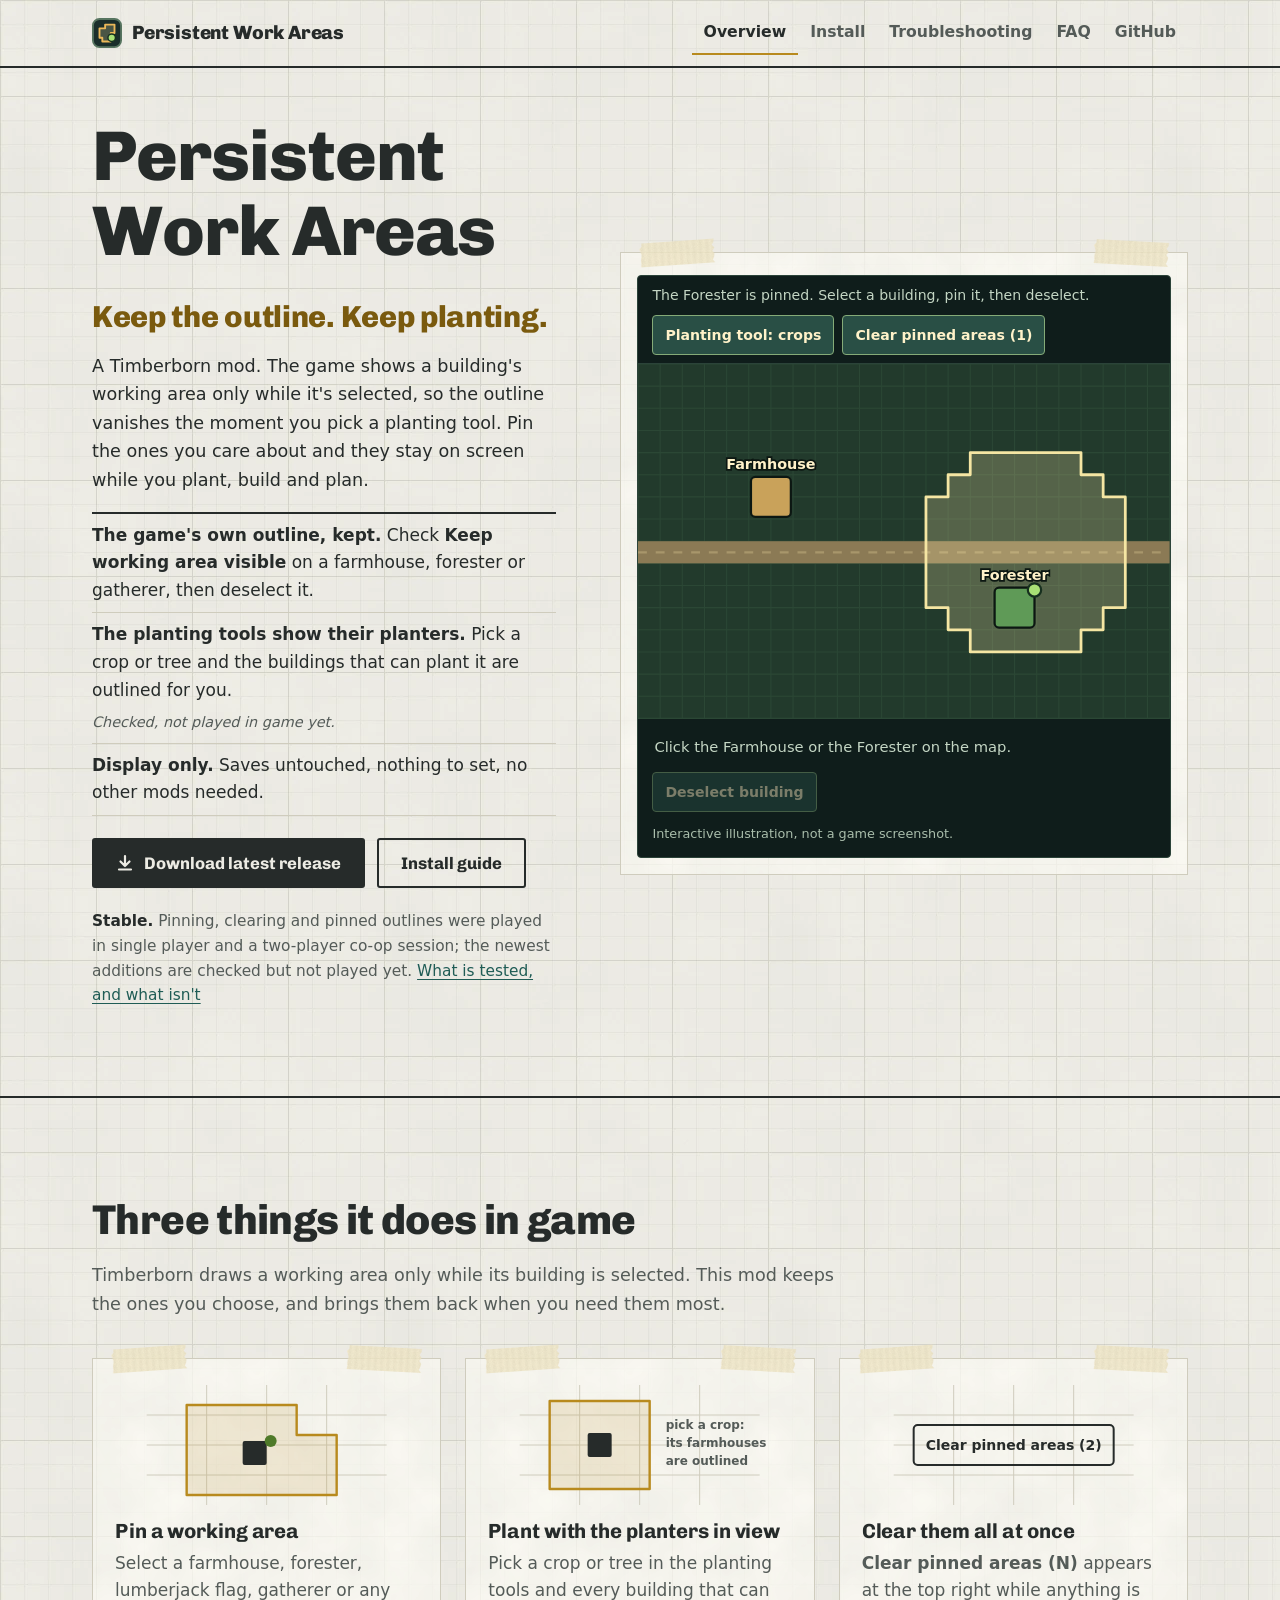
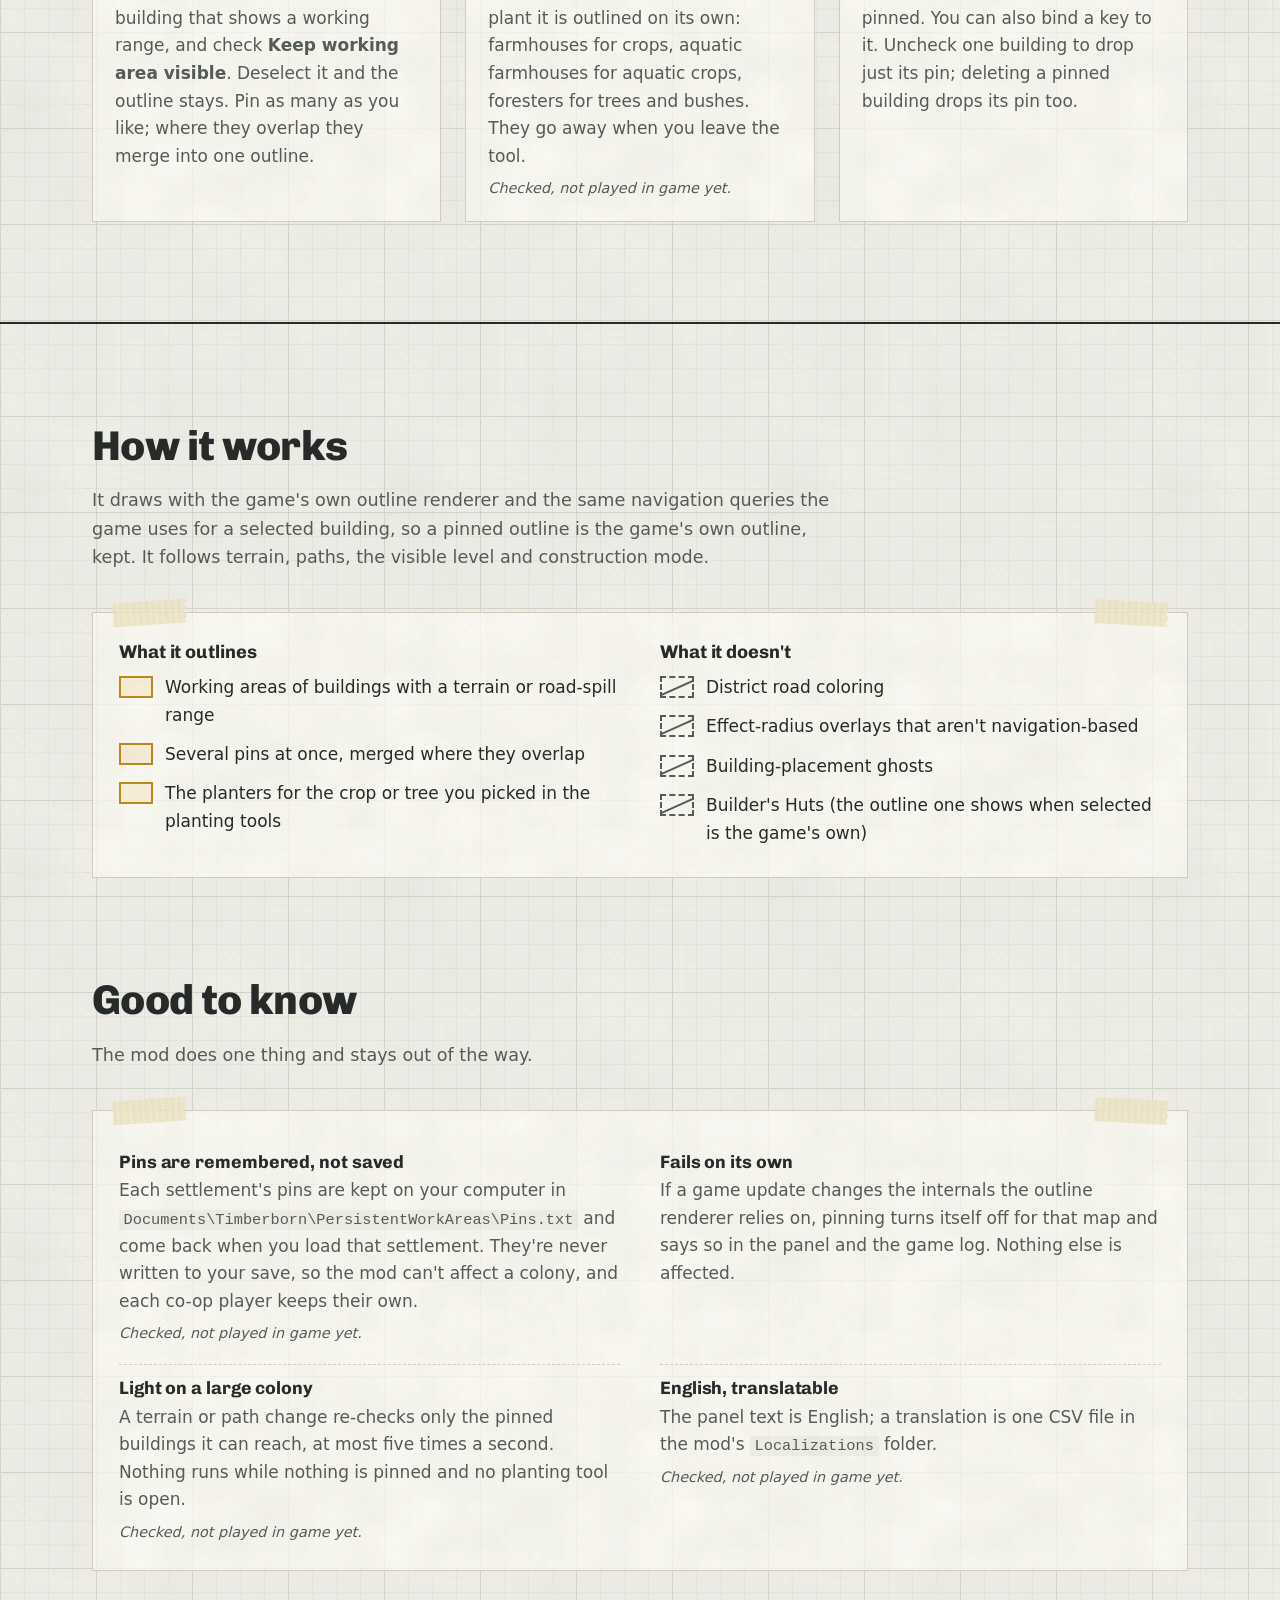
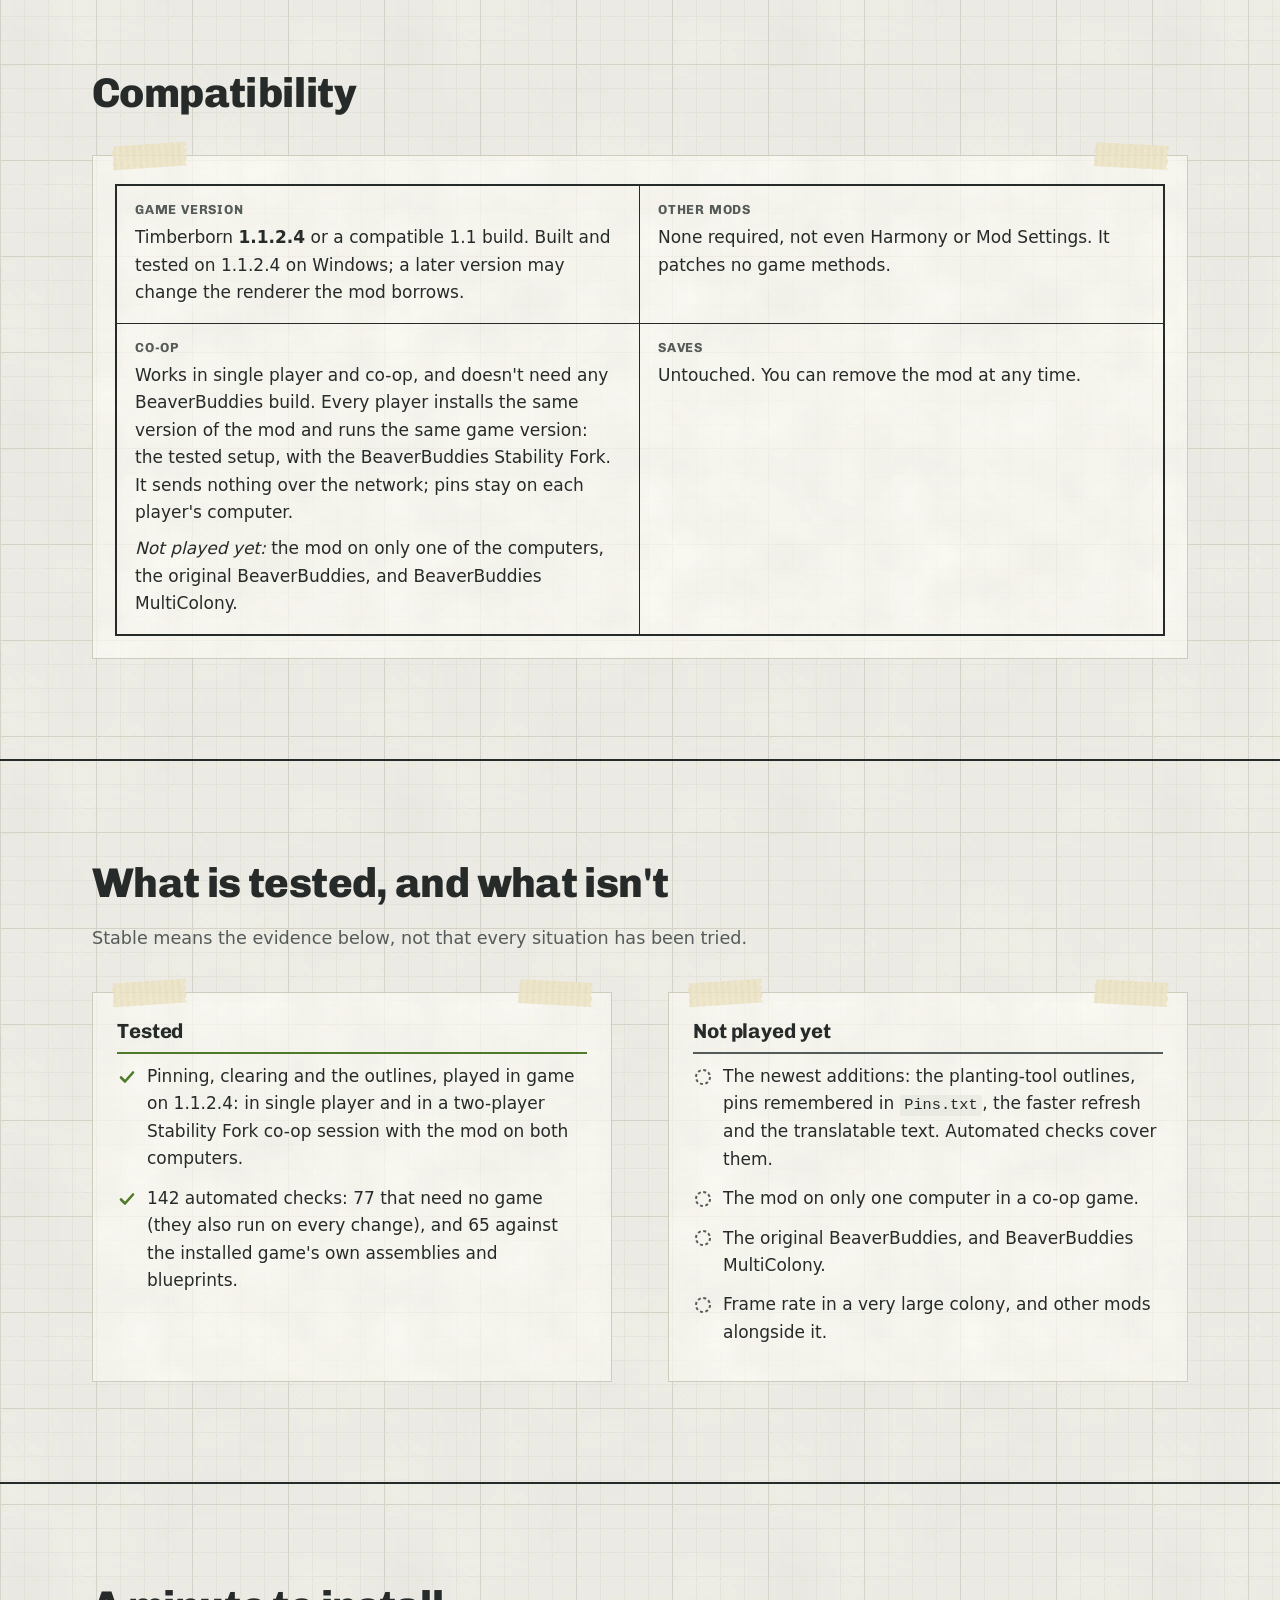
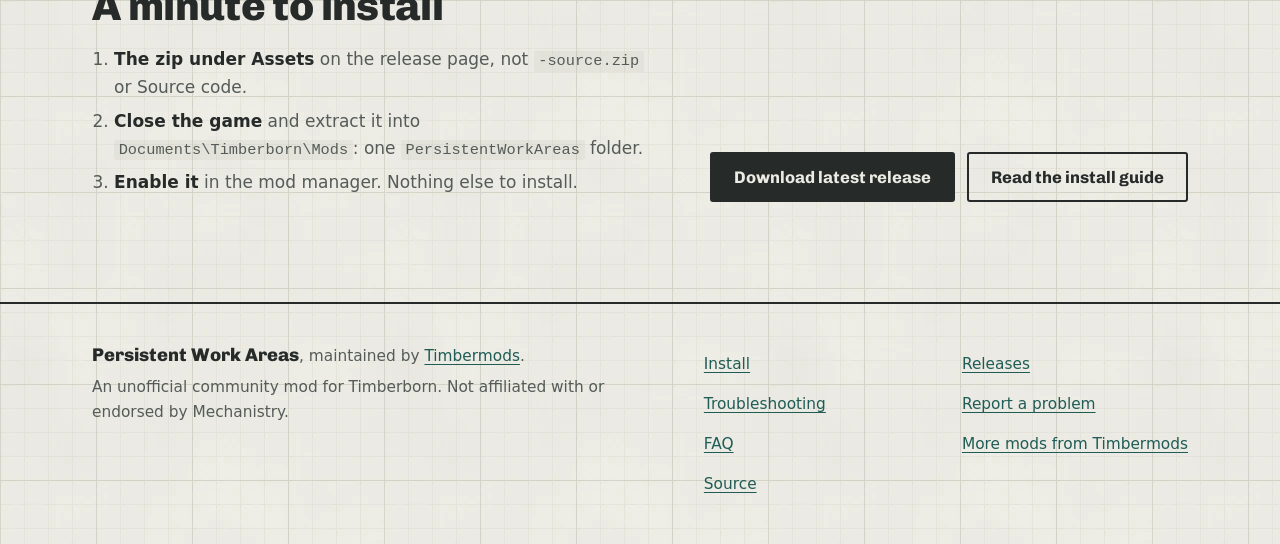
==== commit 3ca15dc6: "Website redesign: the Tracing Overlay The site is rebuilt as a sheet of tracing paper taped over the" ====
--- a/docs/index.html
+++ b/docs/index.html
@@ -4,14 +4,16 @@
 <meta charset="utf-8">
 <meta name="viewport" content="width=device-width, initial-scale=1">
 <title>Persistent Work Areas</title>
-<meta name="description" content="A Timberborn mod that keeps a building's working-area outline visible after you deselect it, so you can plant, build and plan without losing the boundaries.">
+<meta name="description" content="A Timberborn mod that keeps a building's working-area outline visible after you deselect it, and outlines the planters while you use the planting tools. Display only; saves untouched; no other mods needed.">
 <link rel="canonical" href="https://timbermods.github.io/PersistentWorkAreas/">
 <link rel="icon" href="assets/favicon.svg" type="image/svg+xml">
 <meta property="og:type" content="website">
 <meta property="og:title" content="Persistent Work Areas, a Timberborn mod">
-<meta property="og:description" content="Pin the working-area outline of any farm, forester or gatherer so it stays on screen while you plant and build.">
+<meta property="og:description" content="Keep the outline, keep planting: pin a building's working area so it stays on screen after you deselect it.">
 <meta property="og:url" content="https://timbermods.github.io/PersistentWorkAreas/">
-<meta name="theme-color" content="#0d1716">
+<meta name="theme-color" content="#ecebe3" media="(prefers-color-scheme: light)">
+<meta name="theme-color" content="#17221f" media="(prefers-color-scheme: dark)">
+<link rel="preload" href="assets/fonts/chivo-latin-800-normal.woff2" as="font" type="font/woff2" crossorigin>
 <link rel="stylesheet" href="assets/style.css">
 </head>
 <body>
@@ -28,7 +30,7 @@
         <li><a href="install.html">Install</a></li>
         <li><a href="troubleshooting.html">Troubleshooting</a></li>
         <li><a href="faq.html">FAQ</a></li>
-        <li><a class="btn btn-small" href="https://github.com/timbermods/PersistentWorkAreas">GitHub</a></li>
+        <li><a href="https://github.com/timbermods/PersistentWorkAreas">GitHub</a></li>
       </ul>
     </nav>
   </div>
@@ -38,164 +40,165 @@
   <div class="hero">
     <div class="container hero-grid">
       <div>
-        <span class="eyebrow">Timberborn mod <span class="ver" data-latest-version hidden></span></span>
-        <h1>Keep your working areas in view.</h1>
-        <p class="lede">Pin the working-area outline of any farm, forester or gatherer so it stays on screen while you plant, build and plan. One click to pin, one click to clear.</p>
+        <h1>Persistent Work Areas</h1>
+        <p class="pitch">Keep the outline. Keep planting.</p>
+        <p class="lede">A Timberborn mod. The game shows a building's working area only while it's selected, so the outline vanishes the moment you pick a planting tool. Pin the ones you care about and they stay on screen while you plant, build and plan.</p>
+        <ul class="facts">
+          <li><b>The game's own outline, kept.</b> Check <strong>Keep working area visible</strong> on a farmhouse, forester or gatherer, then deselect it.</li>
+          <li><b>The planting tools show their planters.</b> Pick a crop or tree and the buildings that can plant it are outlined for you. <span class="unplayed">Checked, not played in game yet.</span></li>
+          <li><b>Display only.</b> Saves untouched, nothing to set, no other mods needed.</li>
+        </ul>
         <div class="btn-row">
-          <a class="btn" href="https://github.com/timbermods/PersistentWorkAreas/releases/latest" data-latest-zip>Download latest release</a>
+          <a class="btn" href="https://github.com/timbermods/PersistentWorkAreas/releases/latest" data-latest-zip><svg viewBox="0 0 18 18" aria-hidden="true"><path d="M9 2v10M4.5 7.5L9 12l4.5-4.5M3 15.5h12" fill="none" stroke="currentColor" stroke-width="2.2" stroke-linecap="round" stroke-linejoin="round"/></svg>Download latest release</a>
           <a class="btn btn-secondary" href="install.html">Install guide</a>
         </div>
-        <ul class="chips" aria-label="At a glance">
-          <li>Timberborn 1.1.2.4+</li>
-          <li>Display only</li>
-          <li>Never touches your saves</li>
-          <li>No other mods needed</li>
-        </ul>
-      </div>
-
-      <figure class="demo" id="demo" aria-labelledby="demo-cap">
-        <div class="demo-top">
-          <span class="t" id="demo-cap">Try it: select a building, pin it, then deselect.</span>
-          <button type="button" class="ui-btn" data-clear hidden>Clear pinned areas (0)</button>
-        </div>
-        <svg class="map" viewBox="0 0 480 320" role="group" aria-label="Simplified map with a Farmhouse and a Forester beside a road"></svg>
-        <div class="demo-ui">
-          <p class="ui-empty">Click the Farmhouse or the Forester on the map.</p>
-          <div class="ui-panel" hidden>
-            <div class="h">WORKING AREA</div>
-            <div class="who"></div>
-            <button type="button" class="ui-toggle" aria-pressed="false">
-              <span class="box" aria-hidden="true"><i></i></span>
-              <span class="name">Keep working area visible</span>
-              <span class="state" aria-hidden="true">OFF</span>
-            </button>
-            <p class="hint"></p>
+        <p class="status-note"><strong>Stable.</strong> <span class="ver" data-latest-version hidden></span> Pinning, clearing and pinned outlines were played in single player and a two-player co-op session; the newest additions are checked but not played yet. <a href="#status">What is tested, and what isn't</a></p>
+      </div>
+
+      <div class="demo-sheet sheet taped">
+        <figure class="demo" id="demo" aria-labelledby="demo-cap">
+          <div class="demo-top">
+            <span class="t" id="demo-cap">The Forester is pinned. Select a building, pin it, then deselect.</span>
+            <div class="demo-tools">
+              <button type="button" class="ui-btn" data-plant aria-pressed="false" hidden>Planting tool: crops</button>
+              <button type="button" class="ui-btn" data-clear hidden>Clear pinned areas (0)</button>
+            </div>
           </div>
-          <div><button type="button" class="ui-btn" data-deselect disabled>Deselect building</button></div>
-        </div>
-        <div class="demo-foot"><span>Interactive illustration, not a game screenshot.</span><span class="sr-only" role="status" aria-live="polite" data-status></span></div>
-      </figure>
+          <svg class="map" viewBox="0 0 480 320" role="group" aria-label="Simplified map with a Farmhouse and a Forester beside a road"></svg>
+          <div class="demo-ui">
+            <p class="ui-empty">Click the Farmhouse or the Forester on the map.</p>
+            <div class="ui-panel" hidden>
+              <div class="h">WORKING AREA</div>
+              <div class="who"></div>
+              <button type="button" class="ui-toggle" aria-pressed="false">
+                <span class="box" aria-hidden="true"><i></i></span>
+                <span class="name">Keep working area visible</span>
+                <span class="state" aria-hidden="true">OFF</span>
+              </button>
+              <p class="hint"></p>
+            </div>
+            <div><button type="button" class="ui-btn" data-deselect disabled>Deselect building</button></div>
+          </div>
+          <div class="demo-foot"><span>Interactive illustration, not a game screenshot.</span><span class="sr-only" role="status" aria-live="polite" data-status></span></div>
+        </figure>
+      </div>
     </div>
   </div>
 
-  <section id="features">
-    <div class="container">
-      <div class="section-head">
-        <h2>What it does</h2>
-        <p>Timberborn normally shows a building's working area only while you have that building selected. This mod lets you keep the ones you care about on screen.</p>
-      </div>
-      <div class="cards">
-        <article class="card">
-          <h3><span class="ico" aria-hidden="true">1</span>Pin any working area</h3>
-          <p>Works on farms, foresters, lumberjack flags, gatherers and any other building that shows a terrain or road-spill working range when selected.</p>
-        </article>
-        <article class="card">
-          <h3><span class="ico" aria-hidden="true">2</span>Stays after you deselect</h3>
-          <p>Paint crops, mark trees for planting or place new buildings with the outline still on screen, instead of re-selecting the building every few seconds. Pick a crop or tree and the farmhouses or foresters that plant it are outlined for you.</p>
-        </article>
-        <article class="card">
-          <h3><span class="ico" aria-hidden="true">3</span>Pin as many as you like</h3>
-          <p>Overlapping pinned areas merge into one combined outline, and areas that are far apart all stay visible. Uncheck a building's box to drop just that pin.</p>
-        </article>
-        <article class="card">
-          <h3><span class="ico" aria-hidden="true">4</span>Clear everything at once</h3>
-          <p>A <strong>Clear pinned areas</strong> button appears at the top right whenever something is pinned. You can also bind a key to it in the game's key-binding settings.</p>
-        </article>
-        <article class="card">
-          <h3><span class="ico" aria-hidden="true">5</span>Looks like the real thing</h3>
-          <p>Outlines are drawn with the game's own outline renderer using the same navigation queries as selection, and they update as terrain, paths, visible level or construction mode change.</p>
-        </article>
-        <article class="card">
-          <h3><span class="ico" aria-hidden="true">6</span>Display only, safe in co-op</h3>
-          <p>No game methods are patched and nothing in the simulation, your saves or the multiplayer traffic is touched. Pins are local to each player.</p>
-        </article>
-      </div>
-    </div>
-  </section>
-
-  <section class="band" id="how">
+  <section class="ruled" id="features">
+    <div class="container">
+      <div class="section-head">
+        <h2>Three things it does in game</h2>
+        <p>Timberborn draws a working area only while its building is selected. This mod keeps the ones you choose, and brings them back when you need them most.</p>
+      </div>
+      <ul class="moves">
+        <li class="move sheet taped">
+          <svg viewBox="0 0 240 120" aria-hidden="true"><g class="draw-grid"><path d="M0 30H240M0 60H240M0 90H240M60 0V120M120 0V120M180 0V120"/></g><path class="draw-fill" d="M40 20H150V50H190V110H40Z"/><path class="draw-outline" d="M40 20H150V50H190V110H40Z"/><rect class="draw-bld" x="96" y="56" width="24" height="24" rx="2"/><circle class="draw-pin" cx="124" cy="56" r="6"/></svg>
+          <h3>Pin a working area</h3>
+          <p>Select a farmhouse, forester, lumberjack flag, gatherer or any building that shows a working range, and check <strong>Keep working area visible</strong>. Deselect it and the outline stays. Pin as many as you like; where they overlap they merge into one outline.</p>
+        </li>
+        <li class="move sheet taped">
+          <svg viewBox="0 0 240 120" aria-hidden="true"><g class="draw-grid"><path d="M0 30H240M0 60H240M0 90H240M60 0V120M120 0V120M180 0V120"/></g><path class="draw-fill" d="M30 16H130V104H30Z"/><path class="draw-outline" d="M30 16H130V104H30Z"/><rect class="draw-bld" x="68" y="48" width="24" height="24" rx="2"/><g class="draw-label"><text x="146" y="44">pick a crop:</text><text x="146" y="62">its farmhouses</text><text x="146" y="80">are outlined</text></g></svg>
+          <h3>Plant with the planters in view</h3>
+          <p>Pick a crop or tree in the planting tools and every building that can plant it is outlined on its own: farmhouses for crops, aquatic farmhouses for aquatic crops, foresters for trees and bushes. They go away when you leave the tool. <span class="unplayed">Checked, not played in game yet.</span></p>
+        </li>
+        <li class="move sheet taped">
+          <svg viewBox="0 0 240 120" aria-hidden="true"><g class="draw-grid"><path d="M0 30H240M0 60H240M0 90H240M60 0V120M120 0V120M180 0V120"/></g><rect x="20" y="40" width="200" height="40" rx="4" fill="none" stroke="currentColor" stroke-width="2"/><text x="120" y="65" text-anchor="middle" class="draw-label draw-strong">Clear pinned areas (2)</text></svg>
+          <h3>Clear them all at once</h3>
+          <p><strong>Clear pinned areas (N)</strong> appears at the top right while anything is pinned. You can also bind a key to it. Uncheck one building to drop just its pin; deleting a pinned building drops its pin too.</p>
+        </li>
+      </ul>
+    </div>
+  </section>
+
+  <section class="ruled" id="how">
     <div class="container">
       <div class="section-head">
         <h2>How it works</h2>
-        <p>Three clicks, no setup screens.</p>
-      </div>
-      <ol class="steps">
-        <li>
-          <h3>Select a building</h3>
-          <p>Click a farm, forester or any other building with a working area. A <strong>WORKING AREA</strong> panel appears at the top of its info panel.</p>
-        </li>
-        <li>
-          <h3>Check "Keep working area visible"</h3>
-          <p>The whole row is the button. Its badge flips to <strong>ON</strong> and the panel's accent turns green, so the state is obvious at a glance.</p>
-        </li>
-        <li>
-          <h3>Deselect and keep working</h3>
-          <p>Use your planting, building and other tools as normal. The outline stays until you uncheck the building or press <strong>Clear pinned areas</strong>.</p>
-        </li>
-      </ol>
-    </div>
-  </section>
-
-  <section id="details">
+        <p>It draws with the game's own outline renderer and the same navigation queries the game uses for a selected building, so a pinned outline is the game's own outline, kept. It follows terrain, paths, the visible level and construction mode.</p>
+      </div>
+      <div class="legend sheet taped">
+        <div><h3>What it outlines</h3><ul>
+          <li><span class="swatch" aria-hidden="true"></span><span>Working areas of buildings with a terrain or road-spill range</span></li>
+          <li><span class="swatch" aria-hidden="true"></span><span>Several pins at once, merged where they overlap</span></li>
+          <li><span class="swatch" aria-hidden="true"></span><span>The planters for the crop or tree you picked in the planting tools</span></li>
+        </ul></div>
+        <div><h3>What it doesn't</h3><ul>
+          <li><span class="swatch no" aria-hidden="true"></span><span>District road coloring</span></li>
+          <li><span class="swatch no" aria-hidden="true"></span><span>Effect-radius overlays that aren't navigation-based</span></li>
+          <li><span class="swatch no" aria-hidden="true"></span><span>Building-placement ghosts</span></li>
+          <li><span class="swatch no" aria-hidden="true"></span><span>Builder's Huts (the outline one shows when selected is the game's own)</span></li>
+        </ul></div>
+      </div>
+    </div>
+  </section>
+
+  <section class="tight" id="details">
     <div class="container">
       <div class="section-head">
         <h2>Good to know</h2>
-        <p>The mod does one thing and stays out of the way. These are its edges.</p>
-      </div>
-      <div class="two-col">
-        <div class="card">
-          <h3>Supported</h3>
-          <ul class="tick">
-            <li>Working-area outlines for buildings with a terrain or road-spill range</li>
-            <li>Several pins at once, merged where they overlap</li>
-            <li>Outlines that follow terrain, path, visible-level and construction-mode changes</li>
-            <li>Automatic cleanup when a pinned building is deleted</li>
-            <li>Planting tools that outline every farmhouse or forester able to plant the chosen crop or tree</li>
-            <li>Pins remembered for each settlement, in a small local file</li>
+        <p>The mod does one thing and stays out of the way.</p>
+      </div>
+      <div class="notes-sheet sheet taped">
+        <div><h3>Pins are remembered, not saved</h3><p>Each settlement's pins are kept on your computer in <code>Documents\Timberborn\PersistentWorkAreas\Pins.txt</code> and come back when you load that settlement. They're never written to your save, so the mod can't affect a colony, and each co-op player keeps their own. <span class="unplayed">Checked, not played in game yet.</span></p></div>
+        <div><h3>Fails on its own</h3><p>If a game update changes the internals the outline renderer relies on, pinning turns itself off for that map and says so in the panel and the game log. Nothing else is affected.</p></div>
+        <div><h3>Light on a large colony</h3><p>A terrain or path change re-checks only the pinned buildings it can reach, at most five times a second. Nothing runs while nothing is pinned and no planting tool is open. <span class="unplayed">Checked, not played in game yet.</span></p></div>
+        <div><h3>English, translatable</h3><p>The panel text is English; a translation is one CSV file in the mod's <code>Localizations</code> folder. <span class="unplayed">Checked, not played in game yet.</span></p></div>
+      </div>
+    </div>
+  </section>
+
+  <section class="tight" id="compat">
+    <div class="container">
+      <div class="section-head"><h2>Compatibility</h2></div>
+      <div class="tb-sheet sheet taped">
+        <dl class="title-block">
+          <div><dt>Game version</dt><dd><p>Timberborn <strong>1.1.2.4</strong> or a compatible 1.1 build. Built and tested on 1.1.2.4 on Windows; a later version may change the renderer the mod borrows.</p></dd></div>
+          <div><dt>Other mods</dt><dd><p>None required, not even Harmony or Mod Settings. It patches no game methods.</p></dd></div>
+          <div><dt>Co-op</dt><dd><p>Works in single player and co-op, and doesn't need any BeaverBuddies build. Every player installs the same version of the mod and runs the same game version: the tested setup, with the BeaverBuddies Stability Fork. It sends nothing over the network; pins stay on each player's computer.</p><p><em>Not played yet:</em> the mod on only one of the computers, the original BeaverBuddies, and BeaverBuddies MultiColony.</p></dd></div>
+          <div><dt>Saves</dt><dd><p>Untouched. You can remove the mod at any time.</p></dd></div>
+        </dl>
+      </div>
+    </div>
+  </section>
+
+  <section class="ruled" id="status">
+    <div class="container">
+      <div class="section-head">
+        <h2>What is tested, and what isn't</h2>
+        <p>Stable means the evidence below, not that every situation has been tried.</p>
+      </div>
+      <div class="status-grid">
+        <div class="sheet taped">
+          <h3>Tested</h3>
+          <ul class="checks">
+            <li>Pinning, clearing and the outlines, played in game on 1.1.2.4: in single player and in a two-player Stability Fork co-op session with the mod on both computers.</li>
+            <li>142 automated checks: 77 that need no game (they also run on every change), and 65 against the installed game's own assemblies and blueprints.</li>
           </ul>
         </div>
-        <div class="card">
-          <h3>Not included</h3>
-          <ul class="tick no">
-            <li>District road coloring</li>
-            <li>Effect-radius overlays that are not navigation-based</li>
-            <li>Building-placement ghosts</li>
-            <li>Pin controls for Builder's Huts</li>
-            <li>Translations other than English (adding one takes a single CSV file)</li>
+        <div class="sheet taped open-col">
+          <h3>Not played yet</h3>
+          <ul class="checks open">
+            <li>The newest additions: the planting-tool outlines, pins remembered in <code>Pins.txt</code>, the faster refresh and the translatable text. Automated checks cover them.</li>
+            <li>The mod on only one computer in a co-op game.</li>
+            <li>The original BeaverBuddies, and BeaverBuddies MultiColony.</li>
+            <li>Frame rate in a very large colony, and other mods alongside it.</li>
           </ul>
         </div>
-        <div class="card">
-          <h3>Pins are remembered, not saved</h3>
-          <p>Each settlement's pins are kept on your own computer, in <code>Documents\Timberborn\PersistentWorkAreas\Pins.txt</code>, and come back when you load that settlement. They are never written to your save file, so the mod can't affect a colony and each co-op player keeps their own.</p>
-        </div>
-        <div class="card">
-          <h3>Fails on its own</h3>
-          <p>If a future game update changes the internals the outline renderer relies on, pinning disables itself for that map and says so in the panel and the game log. Nothing else is affected.</p>
-        </div>
-      </div>
-      <p style="margin-top:18px;color:var(--muted)">Running a large colony? A terrain or path change re-checks only the pinned buildings it can reach, at most five times per second. Nothing runs while nothing is pinned and no planting tool is open, and the meshes are released once nothing is drawn.</p>
-    </div>
-  </section>
-
-  <section class="band" id="compat">
-    <div class="container">
-      <div class="section-head"><h2>Compatibility</h2></div>
-      <table>
-        <tbody>
-          <tr><th scope="row">Game version</th><td>Timberborn <strong>1.1.2.4</strong> or a compatible 1.1 build. Built and tested on 1.1.2.4; later versions may change the internal renderer API.</td></tr>
-          <tr><th scope="row">Multiplayer</th><td>Works in single-player and in co-op. Designed for compatibility with the <strong>BeaverBuddies Stability Fork</strong>, but doesn't need any BeaverBuddies build. For co-op, every player installs the same version of the mod and runs the same game version; that's the tested setup. It sends nothing over the network and pins are always local.</td></tr>
-          <tr><th scope="row">Other mods</th><td>No required mods, not even Harmony or Mod Settings. No Harmony patches and no BeaverBuddies dependency.</td></tr>
-          <tr><th scope="row">Saves</th><td>Untouched. Pins live in their own small local file. You can remove the mod at any time.</td></tr>
-          <tr><th scope="row">Language</th><td>English UI text, translatable with one CSV file.</td></tr>
-        </tbody>
-      </table>
-    </div>
-  </section>
-
-  <section class="cta">
-    <div class="container">
-      <h2>Ready to try it?</h2>
-      <p>Installing takes a minute: extract one folder into your Timberborn Mods folder and enable it.</p>
+      </div>
+    </div>
+  </section>
+
+  <section class="ruled cta">
+    <div class="container">
+      <div>
+        <h2>A minute to install</h2>
+        <ol>
+          <li><b>The zip under Assets</b> on the release page, not <code>-source.zip</code> or Source code.</li>
+          <li><b>Close the game</b> and extract it into <code>Documents\Timberborn\Mods</code>: one <code>PersistentWorkAreas</code> folder.</li>
+          <li><b>Enable it</b> in the mod manager. Nothing else to install.</li>
+        </ol>
+      </div>
       <div class="btn-row">
         <a class="btn" href="https://github.com/timbermods/PersistentWorkAreas/releases/latest" data-latest-zip>Download latest release</a>
         <a class="btn btn-secondary" href="install.html">Read the install guide</a>
--- a/docs/assets/style.css
+++ b/docs/assets/style.css
@@ -0,0 +1,345 @@
+/*
+ * Persistent Work Areas: the project site. A sheet of tracing paper taped over the site plan: the outline you drew
+ * stays on the vellum while you keep working on the plan underneath, and lifting the sheet changes nothing below.
+ * Plan paper with a surveyed grid, vellum sheets held down with drafting tape, graphite ink, and the mod's own outline
+ * cream-gold and pin green. The in-game panel replica (the demo) keeps the mod's real panel colours in both themes.
+ * Textures are produced by assets/textures/make_textures.py. Chivo is self-hosted (assets/fonts/, OFL).
+ */
+
+@font-face { font-family: "Chivo"; font-style: normal; font-weight: 700; font-display: swap; src: url("fonts/chivo-latin-700-normal.woff2") format("woff2"); }
+@font-face { font-family: "Chivo"; font-style: normal; font-weight: 800; font-display: swap; src: url("fonts/chivo-latin-800-normal.woff2") format("woff2"); }
+
+:root {
+  color-scheme: light dark;
+  --plan: #ecebe3;
+  --plan-tex: url("textures/plan-light.webp");
+  --vellum: #f7f6ef;
+  --vellum-tex: url("textures/vellum-light.png");
+  --ink: #262b2a;
+  --muted: #545b58;
+  --rule: #cfccbd;
+  --rule-strong: #262b2a;
+  --band: rgba(38, 43, 42, .045);
+  --link: #1f5c55;
+  --link-hover: #123f3a;
+  --focus: #1f5c55;
+  --outline: #b88a1e;
+  --outline-ink: #7a5a0e;
+  --pin: #4f7a2a;
+  --display: "Chivo", "Arial Narrow", sans-serif;
+  --font: system-ui, -apple-system, "Segoe UI", Roboto, "Helvetica Neue", Arial, sans-serif;
+  --mono: ui-monospace, "Cascadia Code", "SF Mono", Consolas, "Liberation Mono", monospace;
+  --wrap: 1160px;
+  --gutter: clamp(16px, 4vw, 32px);
+}
+@media (prefers-color-scheme: dark) {
+  :root {
+    --plan: #17221f;
+    --plan-tex: url("textures/plan-dark.webp");
+    --vellum: #1f2c29;
+    --vellum-tex: url("textures/vellum-dark.png");
+    --ink: #e6e8e2;
+    --muted: #a9b5ae;
+    --rule: #34443f;
+    --rule-strong: #e6e8e2;
+    --band: rgba(230, 232, 226, .04);
+    --link: #f0d27a;
+    --link-hover: #f8e6b0;
+    --focus: #f5e6a3;
+    --outline: #ebb859;
+    --outline-ink: #ebb859;
+    --pin: #a8e075;
+  }
+}
+
+/* ---------- base ---------- */
+*, *::before, *::after { box-sizing: border-box; }
+html { -webkit-text-size-adjust: 100%; scroll-padding-top: 24px; }
+body { margin: 0; background: var(--plan) var(--plan-tex); color: var(--ink); font: 400 1.0625rem/1.62 var(--font); overflow-wrap: break-word; }
+::selection { background: #f5e6a3; color: #1a2e2b; }
+img, svg { max-width: 100%; }
+[hidden] { display: none !important; }
+a { color: var(--link); text-decoration-thickness: 1px; text-underline-offset: 3px; }
+a:hover { color: var(--link-hover); text-decoration-thickness: 2px; }
+:focus-visible { outline: 3px solid var(--focus); outline-offset: 3px; border-radius: 2px; }
+h1, h2, h3 { font-family: var(--display); font-weight: 800; line-height: 1.06; letter-spacing: -.015em; margin: 0 0 .45em; text-wrap: balance; }
+h1 { font-size: clamp(2.6rem, 6vw, 4.4rem); }
+h2 { font-size: clamp(1.8rem, 3.6vw, 2.6rem); }
+h3 { font-size: 1.28rem; font-weight: 700; line-height: 1.2; letter-spacing: -.005em; }
+p { margin: 0 0 1em; }
+ul, ol { margin: 0 0 1em; padding-left: 1.25em; }
+li { margin-bottom: .35em; }
+code, pre, kbd { font-family: var(--mono); font-size: .9em; }
+code { background: var(--band); padding: .08em .3em; border-radius: 2px; }
+strong, b { font-weight: 650; }
+table { border-collapse: collapse; width: 100%; }
+.sr-only { position: absolute; width: 1px; height: 1px; overflow: hidden; clip: rect(0 0 0 0); white-space: nowrap; }
+.container { max-width: var(--wrap); margin: 0 auto; padding-left: var(--gutter); padding-right: var(--gutter); }
+.skip { position: absolute; left: 12px; top: -60px; z-index: 100; background: var(--vellum); color: var(--ink); padding: 12px 16px; font-weight: 700; border: 2px solid var(--ink); text-decoration: none; }
+.skip:focus, a.skip:hover { top: 12px; color: var(--ink); }
+
+/* a vellum sheet taped over the plan: the one surface everything is drawn on */
+.sheet { position: relative; background: var(--vellum-tex); border: 1px solid var(--rule); }
+.taped::before, .taped::after { content: ""; position: absolute; top: -12px; width: 76px; height: 24px; background: url("textures/tape.png") center / 100% 100% no-repeat; pointer-events: none; }
+.taped::before { left: 18px; transform: rotate(-4deg); }
+.taped::after { right: 18px; transform: rotate(3deg); }
+
+/* ---------- header ---------- */
+.site-header { border-bottom: 2px solid var(--rule-strong); }
+.bar { display: flex; align-items: center; justify-content: space-between; gap: 6px 24px; min-height: 66px; }
+.brand { display: inline-flex; align-items: center; gap: 10px; min-height: 44px; color: var(--ink); text-decoration: none; font: 800 1.2rem/1 var(--display); letter-spacing: -.01em; }
+.brand:hover { color: var(--ink); }
+.brand svg { width: 30px; height: 30px; }
+.site-header nav ul { display: flex; align-items: center; flex-wrap: wrap; gap: 0; list-style: none; margin: 0; padding: 0; }
+.site-header nav li { margin: 0; }
+.site-header nav a { display: inline-flex; align-items: center; min-height: 44px; padding: 0 12px; color: var(--muted); text-decoration: none; font-weight: 600; font-size: .98rem; border-bottom: 2px solid transparent; }
+.site-header nav a:hover { color: var(--ink); }
+.site-header nav a[aria-current="page"] { color: var(--ink); border-bottom-color: var(--outline); }
+
+/* ---------- buttons ---------- */
+.btn { display: inline-flex; align-items: center; justify-content: center; gap: 10px; min-height: 50px; padding: 0 22px; border-radius: 3px; background: var(--ink); color: var(--plan); font: 700 1.05rem/1 var(--display); text-decoration: none; border: 2px solid var(--ink); cursor: pointer; transition: transform .15s cubic-bezier(.2, .8, .2, 1), background-color .15s; }
+a.btn:hover { background: var(--link-hover); border-color: var(--link-hover); color: var(--plan); transform: translateY(-1px); }
+.btn svg { width: 18px; height: 18px; flex: none; }
+a.btn.btn-secondary { background: transparent; color: var(--ink); }
+a.btn.btn-secondary:hover { background: var(--band); color: var(--ink); border-color: var(--ink); }
+.btn-row { display: flex; flex-wrap: wrap; gap: 12px; margin: 0 0 1.3rem; }
+.btn-small { min-height: 44px; padding: 0 14px; font-size: .95rem; }
+
+/* ---------- hero ---------- */
+.hero { padding: clamp(28px, 4vw, 52px) 0 clamp(48px, 7vw, 88px); }
+.hero-grid { display: grid; grid-template-columns: minmax(0, .9fr) minmax(0, 1.1fr); gap: clamp(28px, 5vw, 64px); align-items: center; }
+.pitch { font: 800 clamp(1.4rem, 2.6vw, 1.9rem)/1.1 var(--display); color: var(--outline-ink); margin: 0 0 .6em; letter-spacing: -.01em; }
+.lede { font-size: 1.1rem; max-width: 56ch; }
+.facts { list-style: none; padding: 0; margin: 0 0 1.4rem; max-width: 58ch; border-top: 2px solid var(--rule-strong); }
+.facts li { margin: 0; padding: 8px 0; border-bottom: 1px solid var(--rule); }
+.status-note { max-width: 58ch; margin: 0; font-size: .96rem; color: var(--muted); }
+.status-note strong { color: var(--ink); }
+.ver { font-weight: 650; color: var(--ink); }
+
+/* ---------- the in-game panel replica: the mod's real colours in both themes ---------- */
+.demo-sheet { padding: 22px 16px 16px; }
+.demo { --ui-bg: #1a2e2b; --ui-line: #577560; --ui-cream: #fff2c9; --ui-gold: #ebb859; --ui-green: #a8e075; --ui-hint: #c4d6c4; --ui-dark: #17301f; margin: 0; background: #0f1d1b; border: 1px solid #2b4339; border-radius: 4px; overflow: hidden; color: var(--ui-cream); }
+.demo-top { display: flex; align-items: center; justify-content: space-between; flex-wrap: wrap; gap: 8px 10px; padding: 8px 10px 8px 14px; border-bottom: 1px solid #2b4339; min-height: 56px; }
+.demo-top .t { font-size: .88rem; color: #c4d6c4; }
+.demo-tools { display: flex; flex-wrap: wrap; gap: 8px; }
+.ui-btn { min-height: 40px; font: 700 .88rem var(--font); background: #294f45; color: var(--ui-cream); border: 1px solid #85ab78; border-radius: 4px; padding: 6px 12px; cursor: pointer; }
+.ui-btn:hover { background: #33614f; }
+.ui-btn[aria-pressed="true"] { background: #3d5b2c; border-color: var(--ui-green); }
+.ui-btn:disabled { opacity: .45; cursor: default; }
+.ui-btn:disabled:hover { background: #294f45; }
+.demo :focus-visible { outline: 3px dashed var(--ui-cream); outline-offset: 2px; }
+.demo svg.map { display: block; width: 100%; height: auto; background: #223a2c; touch-action: manipulation; }
+.map .ground-hit { fill: transparent; cursor: default; }
+.map .grid-line { stroke: #2b4735; stroke-width: 1; }
+.map .road { fill: #8b7a55; }
+.map .road-mark { stroke: #a8966b; stroke-width: 2; stroke-dasharray: 8 8; }
+.map .area-fill { fill: #f5e6a3; fill-opacity: .24; shape-rendering: crispEdges; }
+.map .area-edge { stroke: #f5e6a3; stroke-width: 2.5; stroke-linecap: round; fill: none; }
+.map .bld { cursor: pointer; }
+.map .bld .body { stroke: #0c1712; stroke-width: 2; }
+.map .bld:hover .body { stroke: #fff2c9; }
+.map .bld:focus-visible { outline: none; }
+.map .bld:focus-visible .body { stroke: #fff2c9; stroke-width: 3; stroke-dasharray: 5 3; }
+.map .bld[aria-pressed="true"] .body { stroke: #ebb859; stroke-width: 3.5; stroke-dasharray: none; }
+.map .bld .label { font: 700 13px var(--font); fill: #fff2c9; paint-order: stroke; stroke: #0c1712; stroke-width: 3px; pointer-events: none; }
+.map .pin-dot { fill: #a8e075; stroke: #17301f; stroke-width: 2; }
+.demo-ui { padding: 12px 14px; display: grid; gap: 10px; }
+.ui-panel { background: var(--ui-bg); border: 1px solid var(--ui-line); border-radius: 5px; padding: 10px; box-shadow: inset 4px 0 0 var(--ui-gold); }
+.ui-panel.pinned { box-shadow: inset 4px 0 0 var(--ui-green); }
+.ui-panel .h { font-size: 11px; font-weight: 800; color: var(--ui-gold); letter-spacing: .04em; margin: 0 0 7px 6px; }
+.ui-panel .who { font-size: .82rem; color: var(--ui-hint); margin: 0 0 8px 6px; }
+.ui-toggle { width: 100%; display: flex; align-items: center; gap: 10px; min-height: 46px; padding: 8px 10px; background: #26382f; color: var(--ui-cream); border: 2px solid var(--ui-gold); border-radius: 4px; cursor: pointer; font: inherit; text-align: left; }
+.ui-toggle:hover { background: #40593f; border-color: var(--ui-cream); }
+.ui-panel.pinned .ui-toggle { background: #304d38; border-color: var(--ui-green); }
+.ui-toggle .box { flex: none; width: 24px; height: 24px; border: 2px solid var(--ui-gold); border-radius: 3px; background: #122320; display: grid; place-items: center; }
+.ui-panel.pinned .ui-toggle .box { background: var(--ui-green); border-color: var(--ui-green); }
+.ui-toggle .box i { display: none; width: 7px; height: 12px; border-right: 3px solid var(--ui-dark); border-bottom: 3px solid var(--ui-dark); transform: rotate(40deg) translate(-1px, -2px); }
+.ui-panel.pinned .ui-toggle .box i { display: block; }
+.ui-toggle .name { flex: 1; font-weight: 700; font-size: 14px; }
+.ui-toggle .state { flex: none; min-width: 34px; text-align: center; font-size: 11px; font-weight: 800; padding: 3px 5px; border-radius: 3px; background: #4a4a35; color: var(--ui-cream); }
+.ui-panel.pinned .ui-toggle .state { background: var(--ui-green); color: var(--ui-dark); }
+.ui-panel .hint { font-size: 12px; color: var(--ui-hint); margin: 7px 0 0 6px; }
+.ui-empty { font-size: .92rem; color: var(--ui-hint); margin: 0; padding: 4px 2px; }
+.demo-foot { padding: 0 14px 12px; font-size: .8rem; color: #a9bdab; display: flex; justify-content: space-between; gap: 10px; flex-wrap: wrap; }
+.demo-sheet figcaption { margin: 10px 2px 0; font-size: .88rem; color: var(--muted); }
+.ui-sample { max-width: 420px; margin: 0 0 1.2rem; }
+
+/* ---------- sections ---------- */
+section { padding: clamp(56px, 8vw, 100px) 0; }
+.ruled { border-top: 2px solid var(--rule-strong); }
+.section-head { max-width: 760px; margin-bottom: clamp(26px, 4vw, 40px); }
+.section-head p { color: var(--muted); font-size: 1.1rem; margin: 0; }
+.tight { padding-top: 0; }
+.unplayed { display: block; margin-top: .5em; font-size: .9rem; font-style: italic; color: var(--muted); }
+
+/* the three moves, each on its own taped sheet with a drawn outline */
+.moves { display: grid; grid-template-columns: repeat(3, minmax(0, 1fr)); gap: 30px 24px; list-style: none; margin: 0; padding: 0; }
+.move { margin: 0; padding: 26px 22px 20px; }
+.move svg { display: block; width: 100%; height: auto; max-height: 120px; margin: 0 0 14px; }
+.move h3 { margin-bottom: .3em; }
+.move p { margin: 0; color: var(--muted); }
+.draw-grid { stroke: var(--rule); stroke-width: 1; }
+.draw-bld { fill: var(--ink); }
+.draw-outline { fill: none; stroke: var(--outline); stroke-width: 2.4; stroke-linejoin: round; }
+.draw-fill { fill: var(--outline); fill-opacity: .14; }
+.draw-pin { fill: var(--pin); }
+.draw-label { font: 700 12px var(--font); fill: var(--muted); }
+.draw-strong { fill: var(--ink); font-size: 14px; }
+
+.edges { display: grid; grid-template-columns: repeat(2, minmax(0, 1fr)); gap: 8px clamp(24px, 5vw, 56px); }
+.edges > div { padding: 16px 0; border-top: 1px solid var(--rule); }
+.edges h3 { font-size: 1.2rem; }
+.edges p { margin: 0; color: var(--muted); }
+.checks, .tick { list-style: none; padding: 0; margin: 0 0 1rem; }
+.checks li, .tick li { position: relative; padding-left: 30px; margin: 0 0 .7em; }
+.checks li::before, .tick li::before { content: ""; position: absolute; left: 0; top: .22em; width: 20px; height: 20px; background: var(--pin); -webkit-mask: url("data:image/svg+xml,%3Csvg xmlns='http://www.w3.org/2000/svg' viewBox='0 0 20 20'%3E%3Cpath d='M4 10.5l4 4 8-9' fill='none' stroke='black' stroke-width='2.6' stroke-linecap='round' stroke-linejoin='round'/%3E%3C/svg%3E") center / contain no-repeat; mask: url("data:image/svg+xml,%3Csvg xmlns='http://www.w3.org/2000/svg' viewBox='0 0 20 20'%3E%3Cpath d='M4 10.5l4 4 8-9' fill='none' stroke='black' stroke-width='2.6' stroke-linecap='round' stroke-linejoin='round'/%3E%3C/svg%3E") center / contain no-repeat; }
+.checks.no li::before, .tick.no li::before, .checks.open li::before { background: var(--muted); -webkit-mask-image: url("data:image/svg+xml,%3Csvg xmlns='http://www.w3.org/2000/svg' viewBox='0 0 20 20'%3E%3Cpath d='M5 10h10' fill='none' stroke='black' stroke-width='2.6' stroke-linecap='round'/%3E%3C/svg%3E"); mask-image: url("data:image/svg+xml,%3Csvg xmlns='http://www.w3.org/2000/svg' viewBox='0 0 20 20'%3E%3Cpath d='M5 10h10' fill='none' stroke='black' stroke-width='2.6' stroke-linecap='round'/%3E%3C/svg%3E"); }
+.checks.open li::before { -webkit-mask-image: url("data:image/svg+xml,%3Csvg xmlns='http://www.w3.org/2000/svg' viewBox='0 0 20 20'%3E%3Ccircle cx='10' cy='10' r='7' fill='none' stroke='black' stroke-width='2' stroke-dasharray='3 2.5'/%3E%3C/svg%3E"); mask-image: url("data:image/svg+xml,%3Csvg xmlns='http://www.w3.org/2000/svg' viewBox='0 0 20 20'%3E%3Ccircle cx='10' cy='10' r='7' fill='none' stroke='black' stroke-width='2' stroke-dasharray='3 2.5'/%3E%3C/svg%3E"); }
+.aside-note { margin: 18px 0 0; color: var(--muted); max-width: 80ch; }
+
+.sheet-rows { margin: 0; border-top: 2px solid var(--rule-strong); }
+.sheet-rows > div { display: grid; grid-template-columns: 200px minmax(0, 1fr); gap: 8px 28px; padding: 16px 0; border-bottom: 1px solid var(--rule); }
+.sheet-rows dt { font: 700 1.1rem/1.3 var(--display); }
+.sheet-rows dd { margin: 0; }
+.sheet-rows dd p { margin: 0 0 .6em; }
+.sheet-rows dd p:last-child { margin: 0; }
+
+.status-grid { display: grid; grid-template-columns: repeat(2, minmax(0, 1fr)); gap: 30px clamp(24px, 5vw, 56px); }
+.status-grid > div { padding: 26px 24px 18px; }
+.status-grid h3 { padding-bottom: 8px; border-bottom: 2px solid var(--pin); }
+.status-grid .open-col h3 { border-bottom-color: var(--muted); }
+
+.cta .container { display: grid; grid-template-columns: minmax(0, 1fr) auto; gap: 20px 48px; align-items: end; }
+.cta ol { margin: 0; padding-left: 1.3em; color: var(--muted); max-width: 64ch; }
+.cta ol b { color: var(--ink); }
+.cta .btn-row { margin: 0; }
+
+/* the legend: what it outlines, what it doesn't, each with its swatch */
+.legend { padding: 28px 26px 18px; display: grid; grid-template-columns: repeat(2, minmax(0, 1fr)); gap: 8px 40px; }
+.legend h3 { font-size: 1.15rem; margin-bottom: .6em; }
+.legend ul { list-style: none; margin: 0; padding: 0; }
+.legend li { display: grid; grid-template-columns: 34px minmax(0, 1fr); gap: 12px; align-items: start; margin: 0 0 .7em; }
+.swatch { width: 34px; height: 22px; margin-top: 2px; border: 2.5px solid var(--outline); background: rgb(235 184 89 / .18); }
+.swatch.no { border: 2px dashed var(--muted); background: none; position: relative; }
+.swatch.no::after { content: ""; position: absolute; left: -3px; right: -3px; top: 50%; border-top: 2px solid var(--muted); transform: rotate(-24deg); }
+
+/* the title block: the drawing's facts in bordered cells */
+.tb-sheet { padding: 28px 22px 22px; }
+.title-block { display: grid; grid-template-columns: repeat(2, minmax(0, 1fr)); border: 2px solid var(--ink); margin: 0; }
+.title-block > div { padding: 16px 18px; border-right: 1px solid var(--ink); border-bottom: 1px solid var(--ink); }
+.title-block > div:nth-child(2n) { border-right: 0; }
+.title-block > div:nth-last-child(-n+2) { border-bottom: 0; }
+.title-block dt { font: 700 .82rem/1.2 var(--display); letter-spacing: .06em; text-transform: uppercase; color: var(--muted); margin-bottom: 6px; }
+.title-block dd { margin: 0; }
+.title-block dd p { margin: 0 0 .5em; }
+.title-block dd p:last-child { margin: 0; }
+
+/* good to know: one sheet of notes */
+.notes-sheet { padding: 28px 26px 12px; display: grid; grid-template-columns: repeat(2, minmax(0, 1fr)); gap: 4px 40px; }
+.notes-sheet > div { padding: 12px 0 14px; border-top: 1px dashed var(--rule); }
+.notes-sheet > div:nth-child(-n+2) { border-top: 0; }
+.notes-sheet h3 { font-size: 1.12rem; margin-bottom: .3em; }
+.notes-sheet p { margin: 0; color: var(--muted); }
+
+/* ---------- guides ---------- */
+.page-head { padding: clamp(36px, 6vw, 68px) 0 clamp(22px, 3vw, 32px); border-bottom: 2px solid var(--rule-strong); }
+.page-head h1 { font-size: clamp(2.4rem, 5.4vw, 3.6rem); margin-bottom: .3em; }
+.page-head p { color: var(--muted); font-size: 1.12rem; margin: 0; max-width: 62ch; }
+.layout { display: grid; grid-template-columns: 220px minmax(0, 1fr); gap: clamp(28px, 5vw, 64px); padding-top: clamp(32px, 5vw, 56px); padding-bottom: clamp(56px, 8vw, 96px); }
+.toc { position: sticky; top: 24px; align-self: start; font-size: .95rem; }
+.toc strong { display: block; font: 700 1.05rem/1.2 var(--display); margin-bottom: .3rem; }
+.toc ol, .toc ul { list-style: none; padding: 0; margin: 0; }
+.toc li { margin: 0; }
+.toc a { display: flex; align-items: center; min-height: 40px; color: var(--ink); text-decoration: none; border-bottom: 1px solid var(--rule); }
+.toc a:hover { color: var(--link); }
+.prose { max-width: 760px; min-width: 0; }
+.prose > h2, .prose section > h2 { font-size: clamp(1.6rem, 3vw, 2.1rem); margin: 1.8em 0 .45em; padding-top: .8em; border-top: 2px solid var(--rule-strong); }
+.prose > h2:first-child, .prose > :first-child > h2:first-child { margin-top: 0; padding-top: 0; border-top: 0; }
+.prose section { padding: 0; }
+.prose h3 { margin: 1.4em 0 .35em; }
+.prose table { margin: 0 0 1.4rem; font-size: .95rem; }
+.prose th, .prose td { text-align: left; padding: 10px 14px 10px 0; border-bottom: 1px solid var(--rule); vertical-align: top; }
+.prose thead th { font: 700 1rem/1.3 var(--display); border-bottom: 2px solid var(--rule-strong); }
+.prose .steps { list-style: none; padding: 0; margin: 0 0 1.2rem; counter-reset: step; }
+.prose .steps > li { counter-increment: step; position: relative; margin: 0; padding: 14px 0 14px 52px; border-top: 1px solid var(--rule); }
+.prose .steps > li::before { content: counter(step); position: absolute; left: 0; top: 12px; width: 34px; height: 34px; display: grid; place-items: center; border: 2px solid var(--ink); border-radius: 50%; font: 800 1.05rem/1 var(--display); }
+.prose .steps h3 { margin: 3px 0 .2em; }
+.prose .steps p { margin: 0; }
+pre { margin: 0 0 1.2rem; padding: 14px 16px; background: var(--vellum) var(--vellum-tex); border: 1px solid var(--rule); border-radius: 2px; overflow-x: auto; line-height: 1.5; font-size: .9rem; }
+pre code { background: none; padding: 0; font-size: inherit; white-space: pre-wrap; word-break: break-word; }
+.callout { margin: 0 0 1.4rem; padding: 18px 20px; background: var(--vellum) var(--vellum-tex); border: 1px solid var(--rule); border-top: 3px solid var(--outline); }
+.callout > :last-child { margin-bottom: 0; }
+.callout .t { display: block; font: 700 1.05rem/1.3 var(--display); margin-bottom: .3em; }
+.file-name { margin: 10px 0 0; font-size: .9rem; }
+
+.issue { padding: 22px 0; border-top: 2px solid var(--rule-strong); }
+.issue:first-child { border-top: 0; padding-top: 0; }
+.issue h2 { font-size: clamp(1.4rem, 2.6vw, 1.8rem); margin: 0 0 .5em; padding: 0; border: 0; }
+.issue dl { margin: 0; display: grid; grid-template-columns: 120px minmax(0, 1fr); gap: 10px 20px; }
+.issue dt { font: 700 1rem/1.4 var(--display); color: var(--muted); }
+.issue dd { margin: 0; }
+.issue dd > :last-child { margin-bottom: 0; }
+
+.faq-wrap { padding-top: clamp(28px, 4vw, 40px); padding-bottom: clamp(56px, 8vw, 88px); }
+.faq-wrap .prose { max-width: 52em; }
+.q-tools { display: flex; gap: 10px; margin: 0 0 2.2rem; }
+.q-tools .btn { background: transparent; color: var(--ink); min-height: 44px; font-size: .95rem; }
+.faq-group { margin: 0 0 2.2rem; }
+.faq-group h2 { font-size: clamp(1.6rem, 3vw, 2.1rem); margin: 0 0 .3em; }
+details.q { border-top: 1px solid var(--rule); }
+.faq-group details.q:last-child { border-bottom: 1px solid var(--rule); }
+details.q summary { list-style: none; display: grid; grid-template-columns: minmax(0, 1fr) 24px; gap: 12px; align-items: center; min-height: 56px; padding: 10px 0; cursor: pointer; font-weight: 650; font-size: 1.04rem; }
+details.q summary::-webkit-details-marker { display: none; }
+details.q summary::after { content: ""; width: 20px; height: 20px; justify-self: end; background: var(--ink); -webkit-mask: url("data:image/svg+xml,%3Csvg xmlns='http://www.w3.org/2000/svg' viewBox='0 0 20 20'%3E%3Cpath d='M5 8l5 5 5-5' fill='none' stroke='black' stroke-width='2.4' stroke-linecap='round' stroke-linejoin='round'/%3E%3C/svg%3E") center / contain no-repeat; mask: url("data:image/svg+xml,%3Csvg xmlns='http://www.w3.org/2000/svg' viewBox='0 0 20 20'%3E%3Cpath d='M5 8l5 5 5-5' fill='none' stroke='black' stroke-width='2.4' stroke-linecap='round' stroke-linejoin='round'/%3E%3C/svg%3E") center / contain no-repeat; transition: transform .2s cubic-bezier(.2, .8, .2, 1); }
+details.q[open] summary::after { transform: rotate(180deg); }
+details.q summary:hover { color: var(--link); }
+details.q .a { padding: 0 0 20px; }
+details.q .a > :last-child { margin-bottom: 0; }
+details.q[open] { border-top: 2px solid var(--outline); }
+
+/* ---------- footer ---------- */
+.site-footer { border-top: 2px solid var(--rule-strong); padding: 40px 0; font-size: .96rem; color: var(--muted); }
+.foot { display: grid; grid-template-columns: minmax(0, 1fr) auto; gap: 20px 40px; align-items: start; }
+.foot p { margin: 0 0 .4em; }
+.foot strong { color: var(--ink); font: 800 1.15rem/1.3 var(--display); }
+.foot ul { list-style: none; padding: 0; margin: 0; columns: 2; column-gap: 32px; }
+.foot li { margin: 0; }
+.foot li a { display: inline-flex; align-items: center; min-height: 40px; }
+.lost { padding-top: 40px; padding-bottom: 96px; }
+
+/* ---------- responsive ---------- */
+@media (max-width: 960px) {
+  .hero-grid { grid-template-columns: minmax(0, 1fr); }
+  .demo-sheet { max-width: 680px; }
+  .moves { grid-template-columns: minmax(0, 1fr); max-width: 560px; }
+  /* the demo comes straight after the lead, so the pinned outline is on the first screen */
+  .hero-grid { gap: 0; }
+  .hero-grid > div:first-child { display: contents; }
+  .hero-grid h1 { order: 1; } .pitch { order: 2; } .lede { order: 3; }
+  .demo-sheet { order: 4; margin: 10px 0 30px; }
+  .facts { order: 5; } .hero .btn-row { order: 6; } .status-note { order: 7; }
+}
+@media (max-width: 860px) {
+  .edges, .status-grid, .cta .container, .legend, .notes-sheet, .title-block { grid-template-columns: minmax(0, 1fr); }
+  .title-block > div, .title-block > div:nth-child(2n) { border-right: 0; border-bottom: 1px solid var(--ink); }
+  .title-block > div:last-child { border-bottom: 0; }
+  .notes-sheet > div:nth-child(2) { border-top: 1px dashed var(--rule); }
+  .layout { grid-template-columns: minmax(0, 1fr); }
+  .toc { position: static; }
+  .toc ol, .toc ul { columns: 2; column-gap: 20px; }
+  .sheet-rows > div { grid-template-columns: minmax(0, 1fr); }
+}
+@media (max-width: 720px) {
+  .bar { flex-wrap: wrap; padding-top: 4px; }
+  .site-header nav { width: 100%; }
+  .site-header nav a { padding: 0 6px; font-size: .9rem; }
+  .site-header nav li:first-child a { padding-left: 0; }
+  .demo-sheet { margin-left: calc(-1 * var(--gutter)); margin-right: calc(-1 * var(--gutter)); border-left: 0; border-right: 0; padding: 20px 8px 12px; }
+  .map .bld .label { font-size: 16px; }
+  .issue dl { grid-template-columns: minmax(0, 1fr); gap: 4px; }
+  .toc ol, .toc ul { columns: 1; }
+  .foot { grid-template-columns: minmax(0, 1fr); }
+}
+@media (prefers-reduced-motion: reduce) {
+  *, *::before, *::after { transition: none !important; animation: none !important; scroll-behavior: auto !important; }
+}
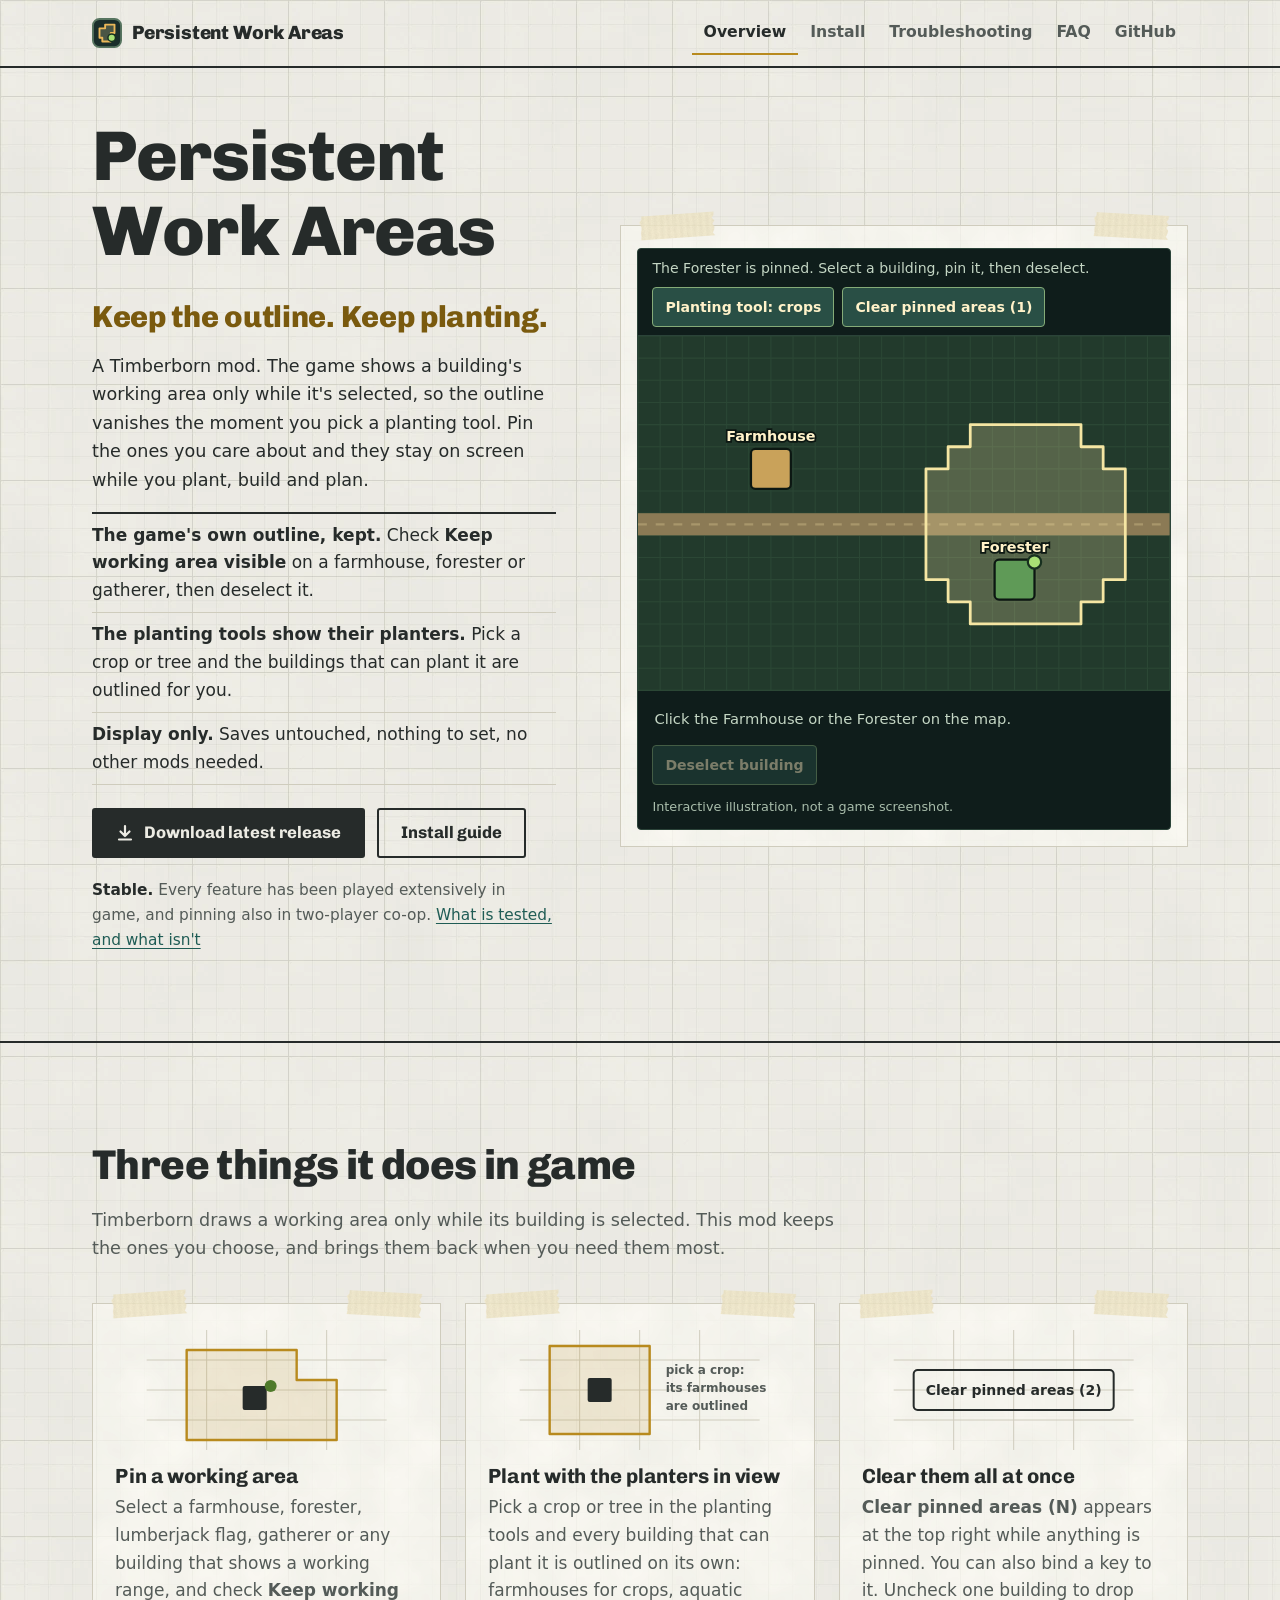
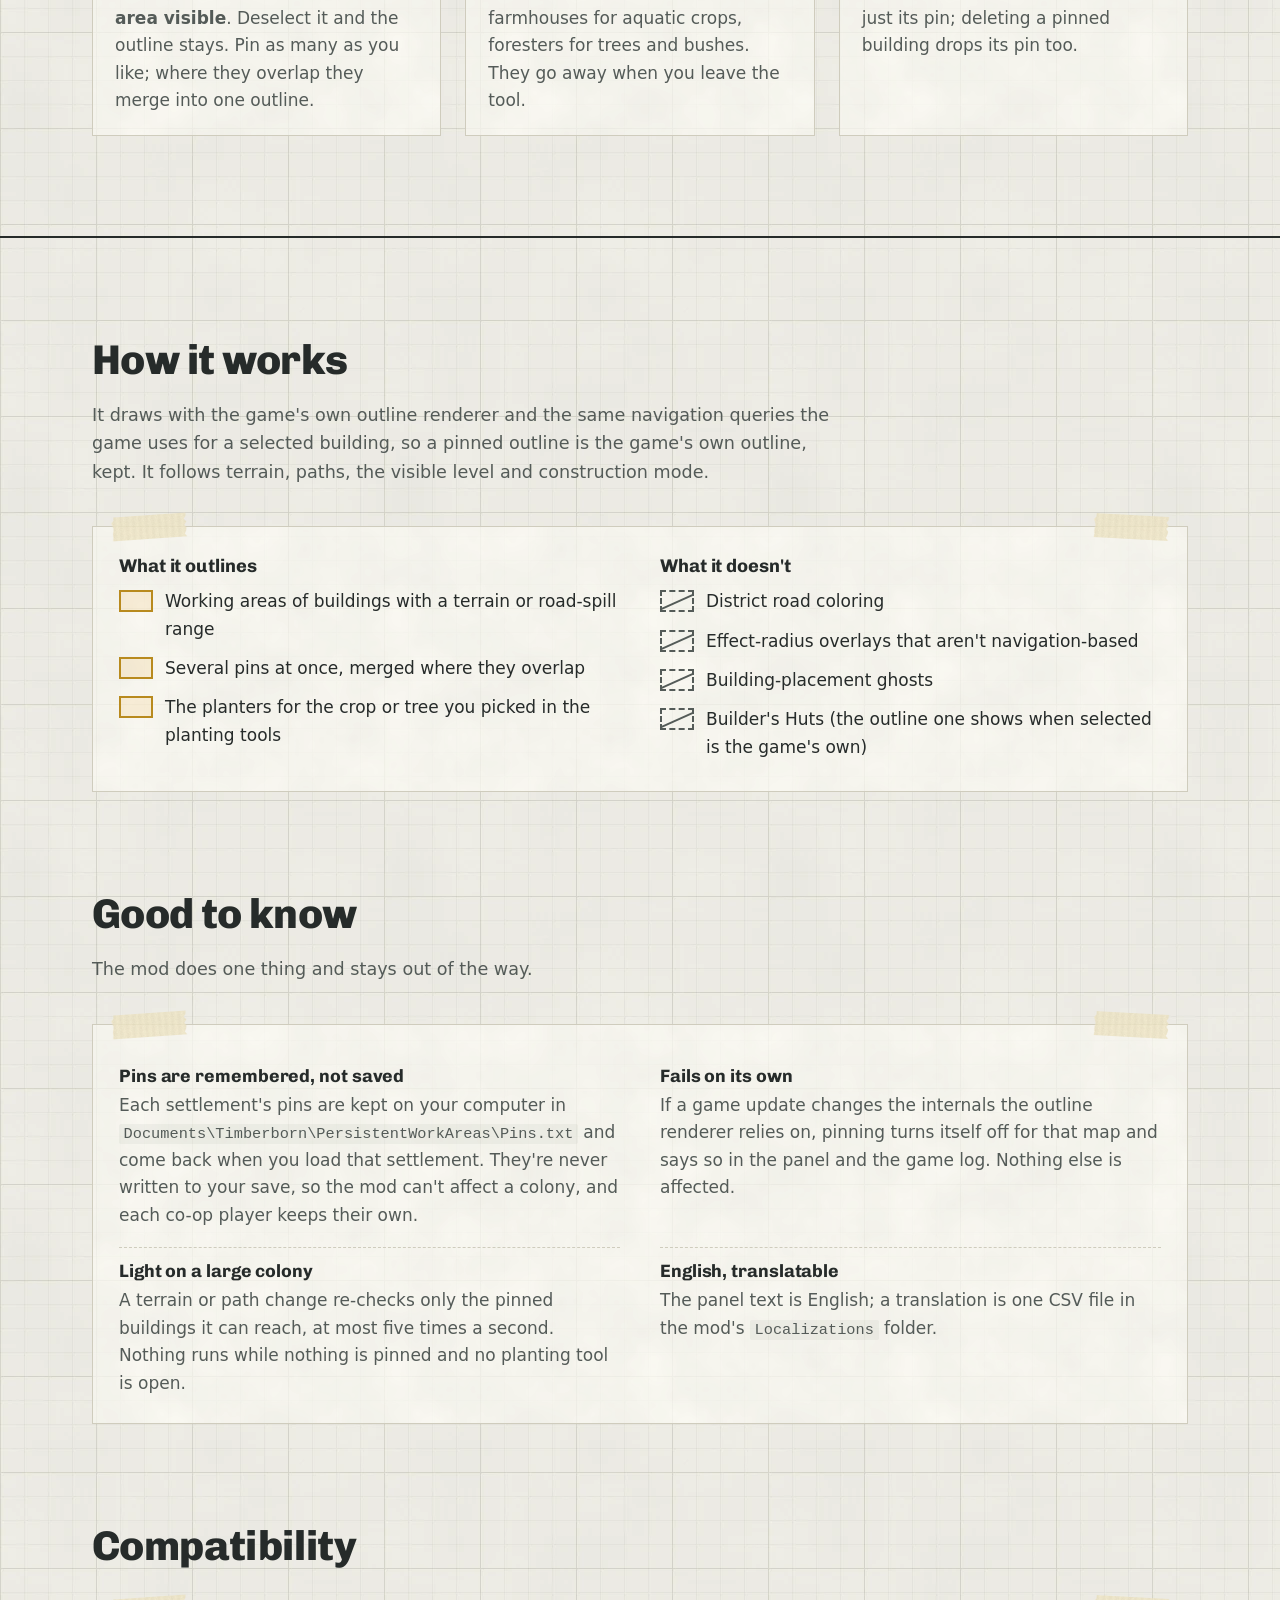
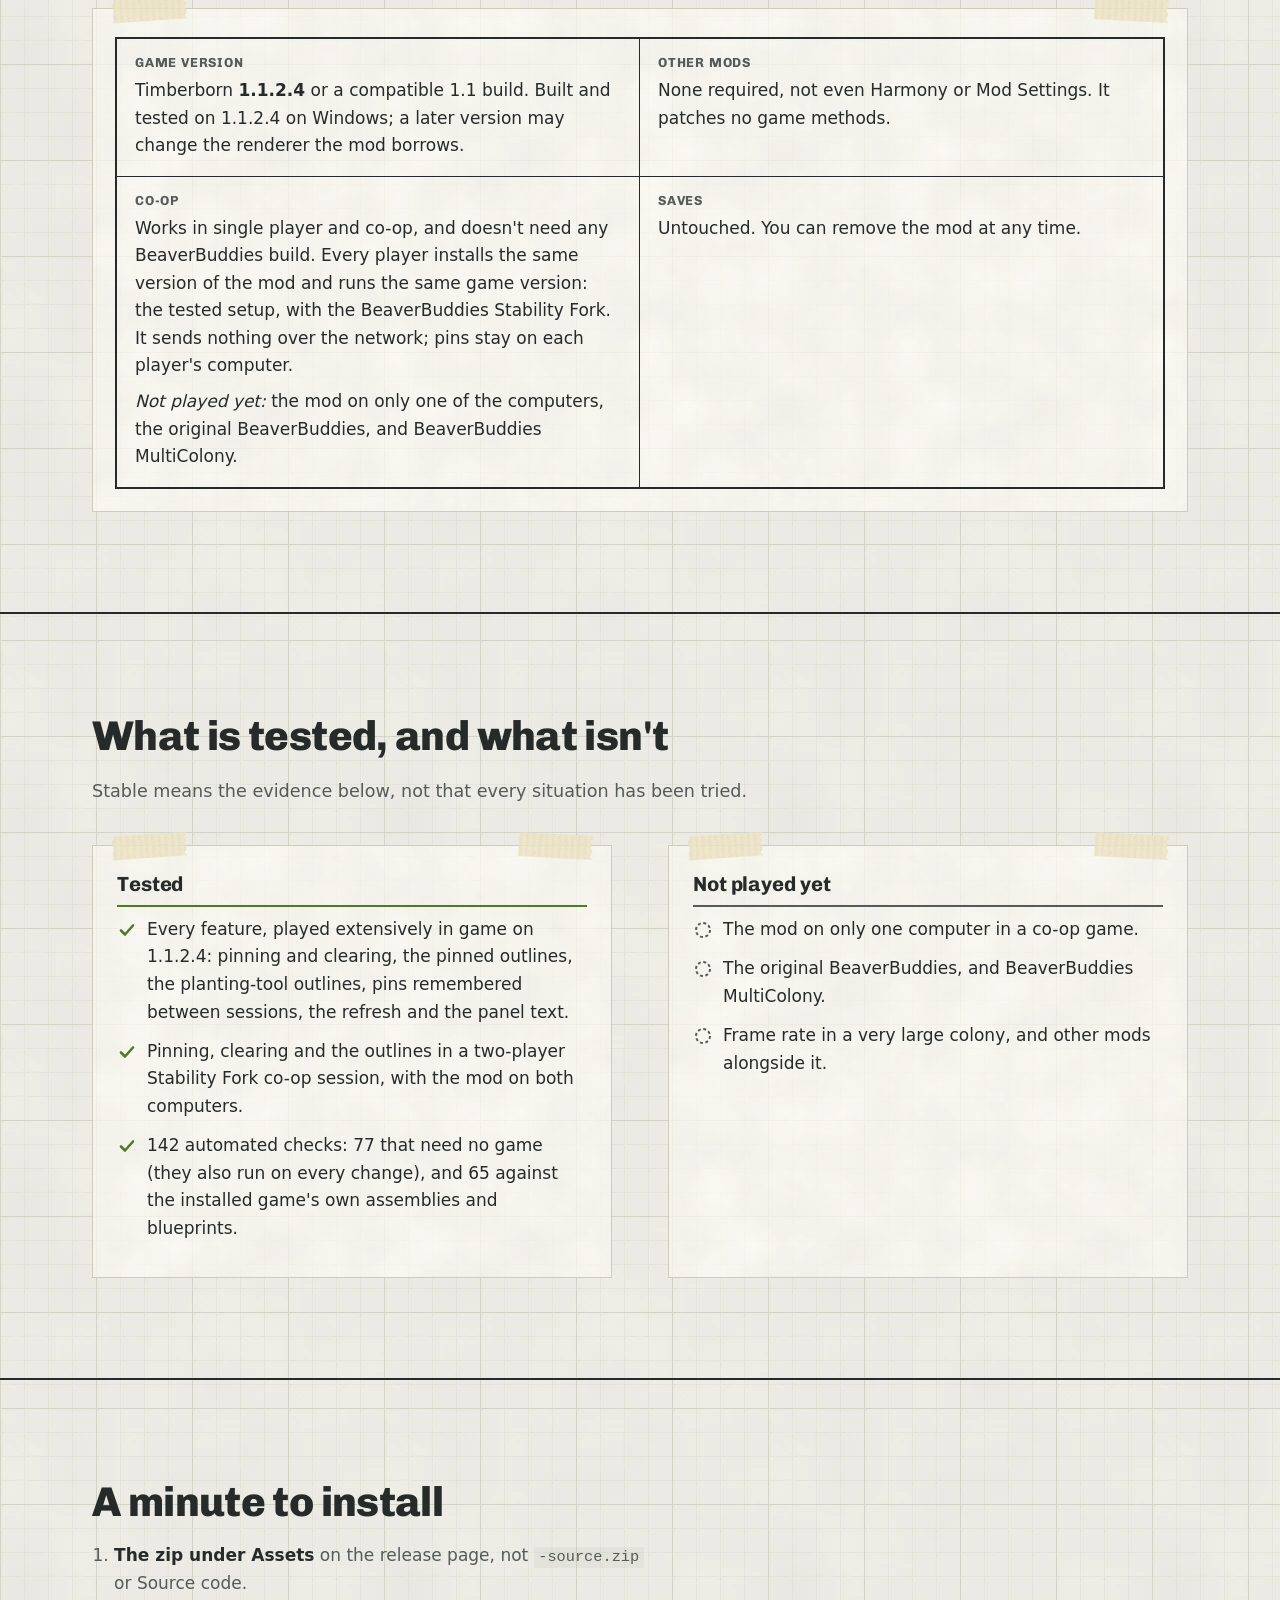
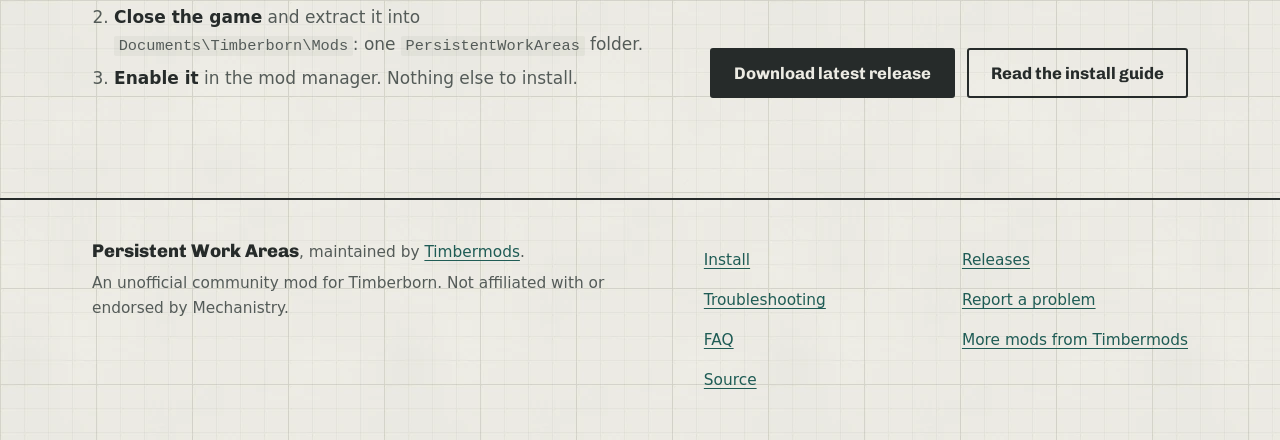
==== commit fc9ebd7b: "Status: 1.1.0 has been playtested extensively in game Co-Authored-By: Claude Opus 5.5 <noreply@anthr" ====
--- a/docs/index.html
+++ b/docs/index.html
@@ -45,14 +45,14 @@
         <p class="lede">A Timberborn mod. The game shows a building's working area only while it's selected, so the outline vanishes the moment you pick a planting tool. Pin the ones you care about and they stay on screen while you plant, build and plan.</p>
         <ul class="facts">
           <li><b>The game's own outline, kept.</b> Check <strong>Keep working area visible</strong> on a farmhouse, forester or gatherer, then deselect it.</li>
-          <li><b>The planting tools show their planters.</b> Pick a crop or tree and the buildings that can plant it are outlined for you. <span class="unplayed">Checked, not played in game yet.</span></li>
+          <li><b>The planting tools show their planters.</b> Pick a crop or tree and the buildings that can plant it are outlined for you.</li>
           <li><b>Display only.</b> Saves untouched, nothing to set, no other mods needed.</li>
         </ul>
         <div class="btn-row">
           <a class="btn" href="https://github.com/timbermods/PersistentWorkAreas/releases/latest" data-latest-zip><svg viewBox="0 0 18 18" aria-hidden="true"><path d="M9 2v10M4.5 7.5L9 12l4.5-4.5M3 15.5h12" fill="none" stroke="currentColor" stroke-width="2.2" stroke-linecap="round" stroke-linejoin="round"/></svg>Download latest release</a>
           <a class="btn btn-secondary" href="install.html">Install guide</a>
         </div>
-        <p class="status-note"><strong>Stable.</strong> <span class="ver" data-latest-version hidden></span> Pinning, clearing and pinned outlines were played in single player and a two-player co-op session; the newest additions are checked but not played yet. <a href="#status">What is tested, and what isn't</a></p>
+        <p class="status-note"><strong>Stable.</strong> <span class="ver" data-latest-version hidden></span> Every feature has been played extensively in game, and pinning also in two-player co-op. <a href="#status">What is tested, and what isn't</a></p>
       </div>
 
       <div class="demo-sheet sheet taped">
@@ -100,7 +100,7 @@
         <li class="move sheet taped">
           <svg viewBox="0 0 240 120" aria-hidden="true"><g class="draw-grid"><path d="M0 30H240M0 60H240M0 90H240M60 0V120M120 0V120M180 0V120"/></g><path class="draw-fill" d="M30 16H130V104H30Z"/><path class="draw-outline" d="M30 16H130V104H30Z"/><rect class="draw-bld" x="68" y="48" width="24" height="24" rx="2"/><g class="draw-label"><text x="146" y="44">pick a crop:</text><text x="146" y="62">its farmhouses</text><text x="146" y="80">are outlined</text></g></svg>
           <h3>Plant with the planters in view</h3>
-          <p>Pick a crop or tree in the planting tools and every building that can plant it is outlined on its own: farmhouses for crops, aquatic farmhouses for aquatic crops, foresters for trees and bushes. They go away when you leave the tool. <span class="unplayed">Checked, not played in game yet.</span></p>
+          <p>Pick a crop or tree in the planting tools and every building that can plant it is outlined on its own: farmhouses for crops, aquatic farmhouses for aquatic crops, foresters for trees and bushes. They go away when you leave the tool.</p>
         </li>
         <li class="move sheet taped">
           <svg viewBox="0 0 240 120" aria-hidden="true"><g class="draw-grid"><path d="M0 30H240M0 60H240M0 90H240M60 0V120M120 0V120M180 0V120"/></g><rect x="20" y="40" width="200" height="40" rx="4" fill="none" stroke="currentColor" stroke-width="2"/><text x="120" y="65" text-anchor="middle" class="draw-label draw-strong">Clear pinned areas (2)</text></svg>
@@ -140,10 +140,10 @@
         <p>The mod does one thing and stays out of the way.</p>
       </div>
       <div class="notes-sheet sheet taped">
-        <div><h3>Pins are remembered, not saved</h3><p>Each settlement's pins are kept on your computer in <code>Documents\Timberborn\PersistentWorkAreas\Pins.txt</code> and come back when you load that settlement. They're never written to your save, so the mod can't affect a colony, and each co-op player keeps their own. <span class="unplayed">Checked, not played in game yet.</span></p></div>
+        <div><h3>Pins are remembered, not saved</h3><p>Each settlement's pins are kept on your computer in <code>Documents\Timberborn\PersistentWorkAreas\Pins.txt</code> and come back when you load that settlement. They're never written to your save, so the mod can't affect a colony, and each co-op player keeps their own.</p></div>
         <div><h3>Fails on its own</h3><p>If a game update changes the internals the outline renderer relies on, pinning turns itself off for that map and says so in the panel and the game log. Nothing else is affected.</p></div>
-        <div><h3>Light on a large colony</h3><p>A terrain or path change re-checks only the pinned buildings it can reach, at most five times a second. Nothing runs while nothing is pinned and no planting tool is open. <span class="unplayed">Checked, not played in game yet.</span></p></div>
-        <div><h3>English, translatable</h3><p>The panel text is English; a translation is one CSV file in the mod's <code>Localizations</code> folder. <span class="unplayed">Checked, not played in game yet.</span></p></div>
+        <div><h3>Light on a large colony</h3><p>A terrain or path change re-checks only the pinned buildings it can reach, at most five times a second. Nothing runs while nothing is pinned and no planting tool is open.</p></div>
+        <div><h3>English, translatable</h3><p>The panel text is English; a translation is one CSV file in the mod's <code>Localizations</code> folder.</p></div>
       </div>
     </div>
   </section>
@@ -172,14 +172,14 @@
         <div class="sheet taped">
           <h3>Tested</h3>
           <ul class="checks">
-            <li>Pinning, clearing and the outlines, played in game on 1.1.2.4: in single player and in a two-player Stability Fork co-op session with the mod on both computers.</li>
+            <li>Every feature, played extensively in game on 1.1.2.4: pinning and clearing, the pinned outlines, the planting-tool outlines, pins remembered between sessions, the refresh and the panel text.</li>
+            <li>Pinning, clearing and the outlines in a two-player Stability Fork co-op session, with the mod on both computers.</li>
             <li>142 automated checks: 77 that need no game (they also run on every change), and 65 against the installed game's own assemblies and blueprints.</li>
           </ul>
         </div>
         <div class="sheet taped open-col">
           <h3>Not played yet</h3>
           <ul class="checks open">
-            <li>The newest additions: the planting-tool outlines, pins remembered in <code>Pins.txt</code>, the faster refresh and the translatable text. Automated checks cover them.</li>
             <li>The mod on only one computer in a co-op game.</li>
             <li>The original BeaverBuddies, and BeaverBuddies MultiColony.</li>
             <li>Frame rate in a very large colony, and other mods alongside it.</li>
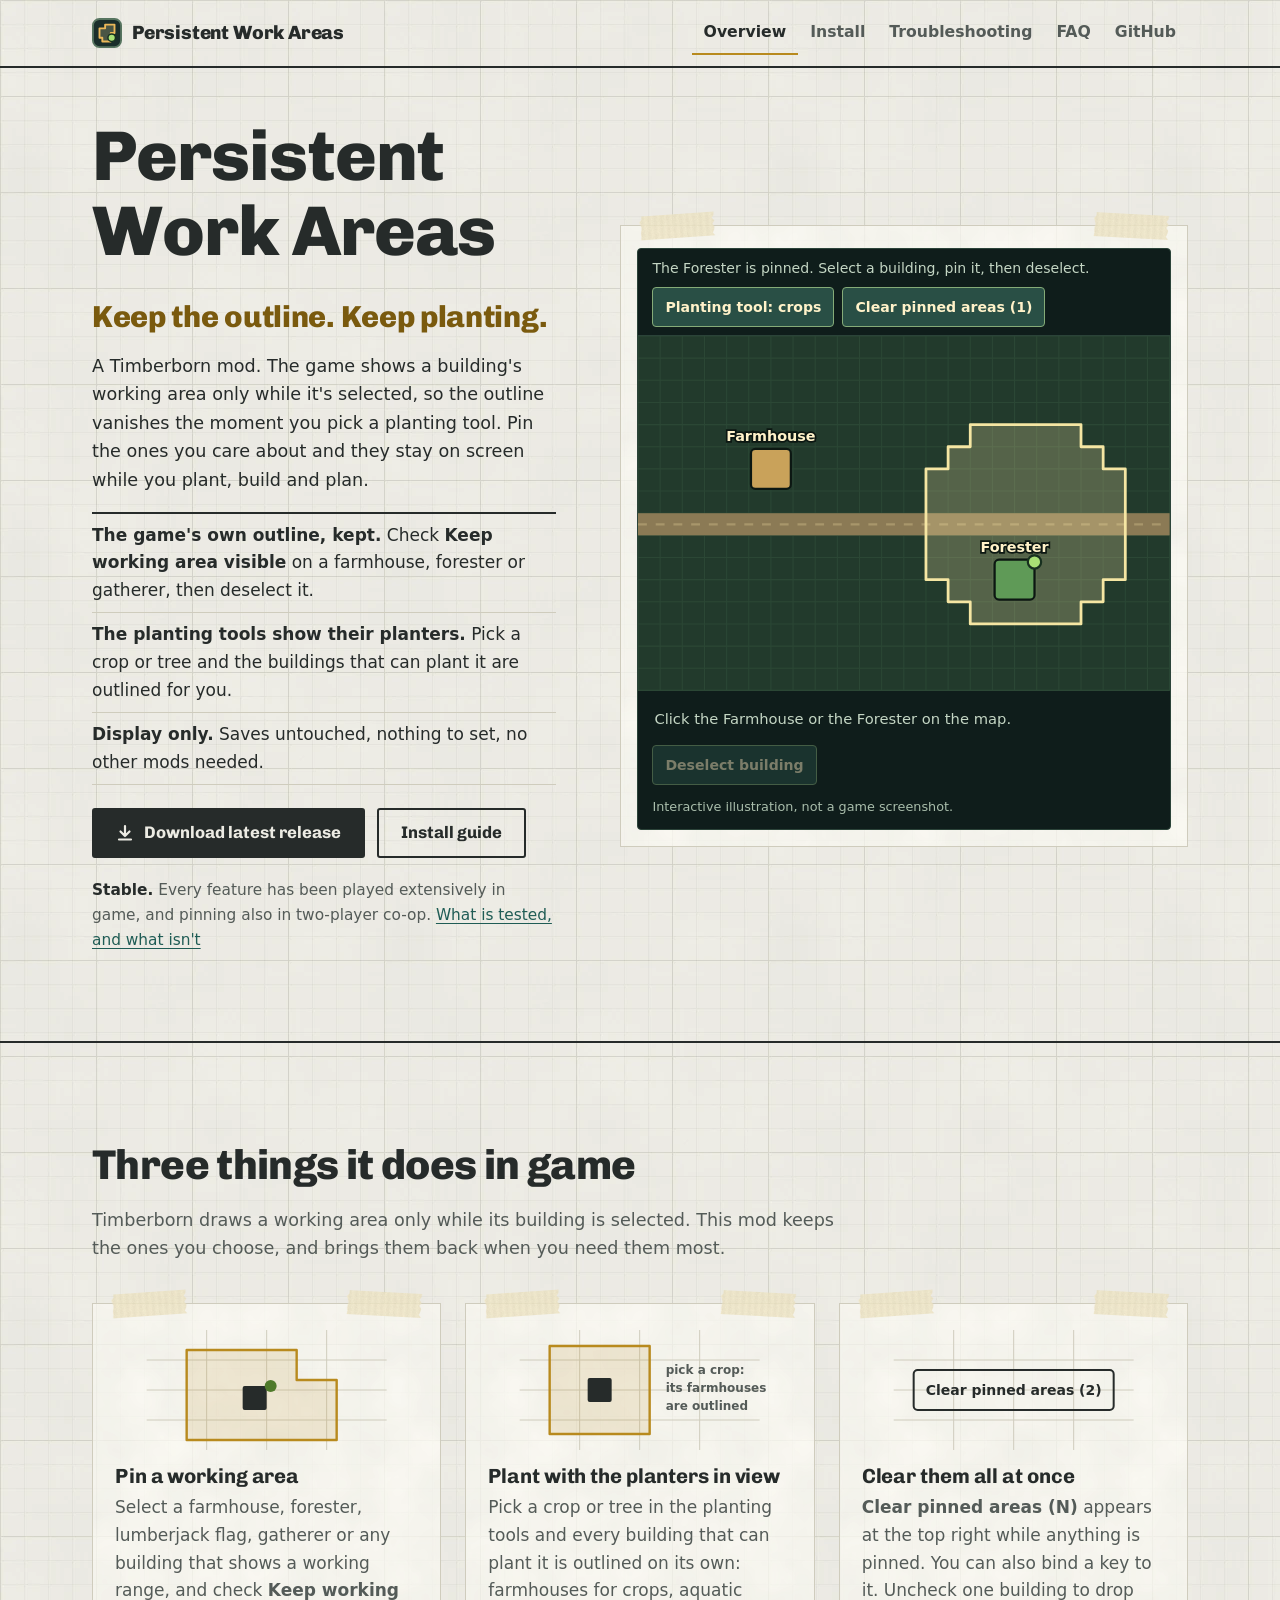
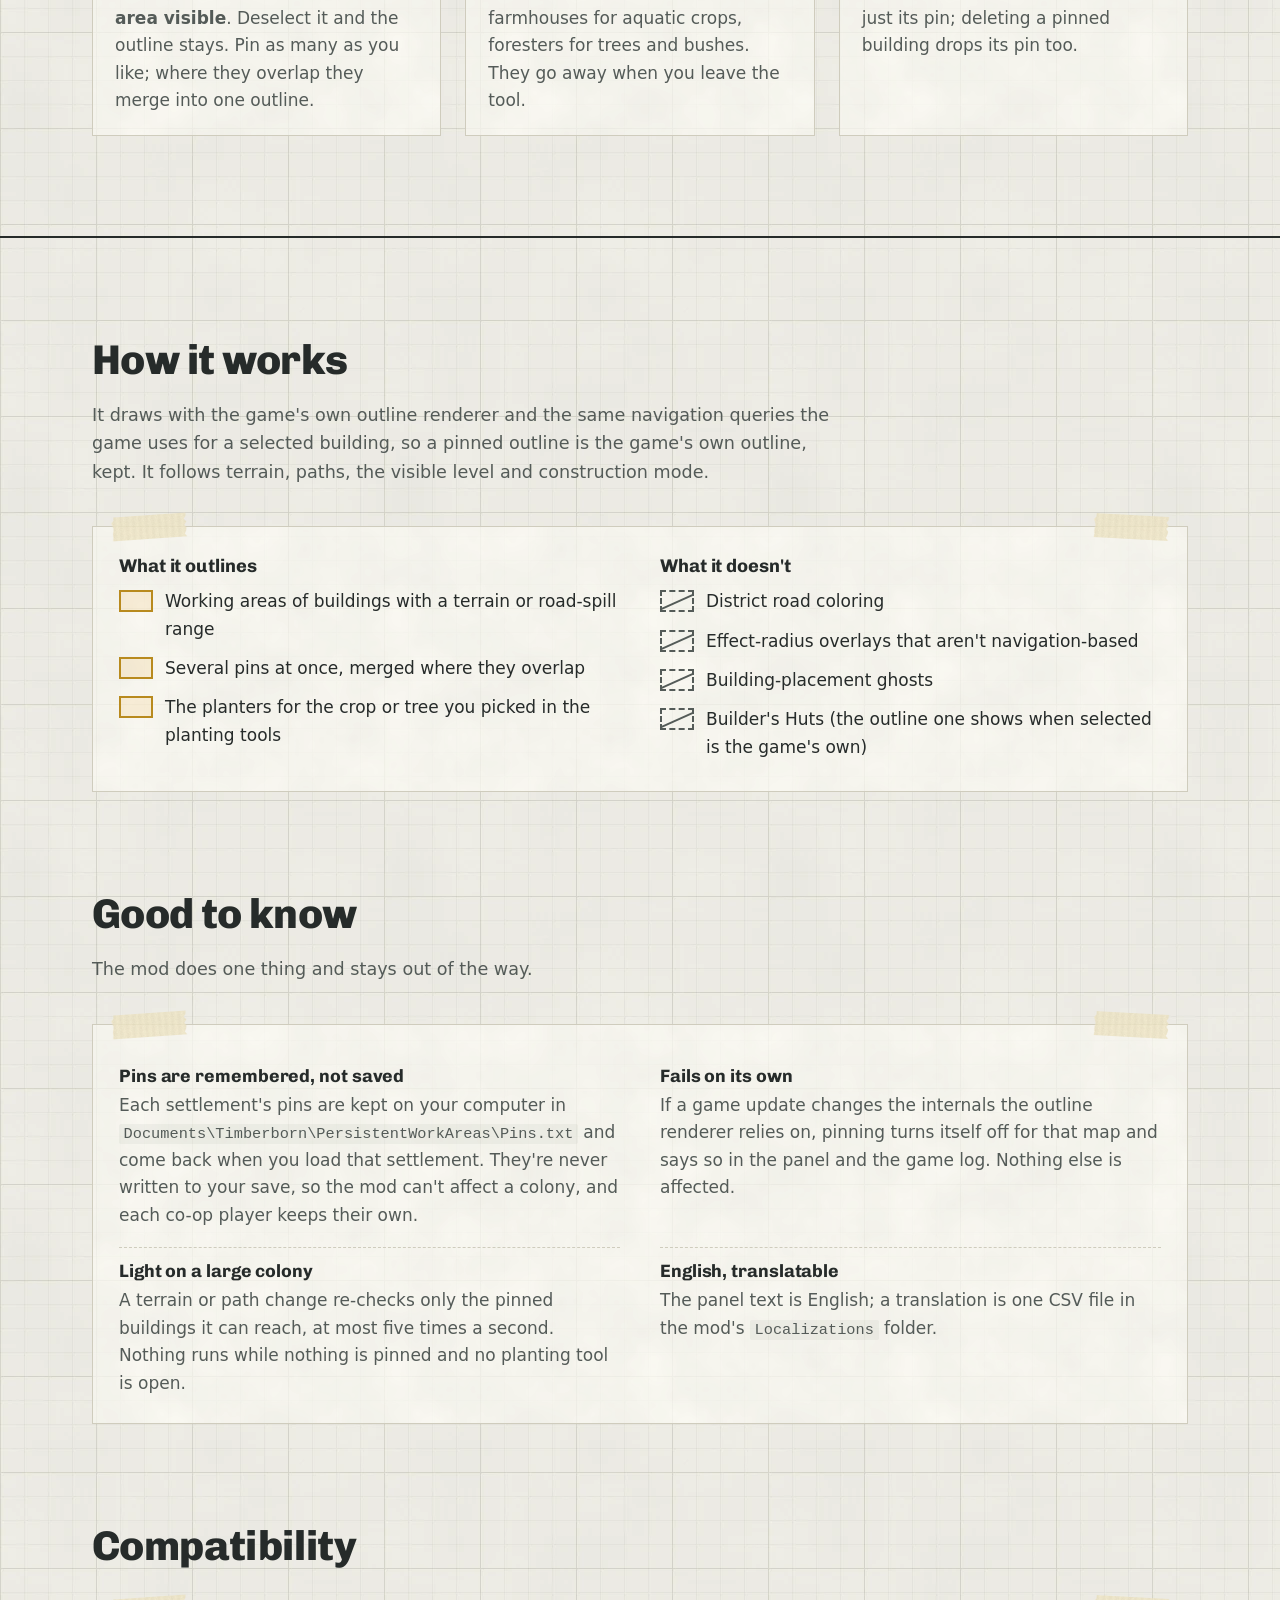
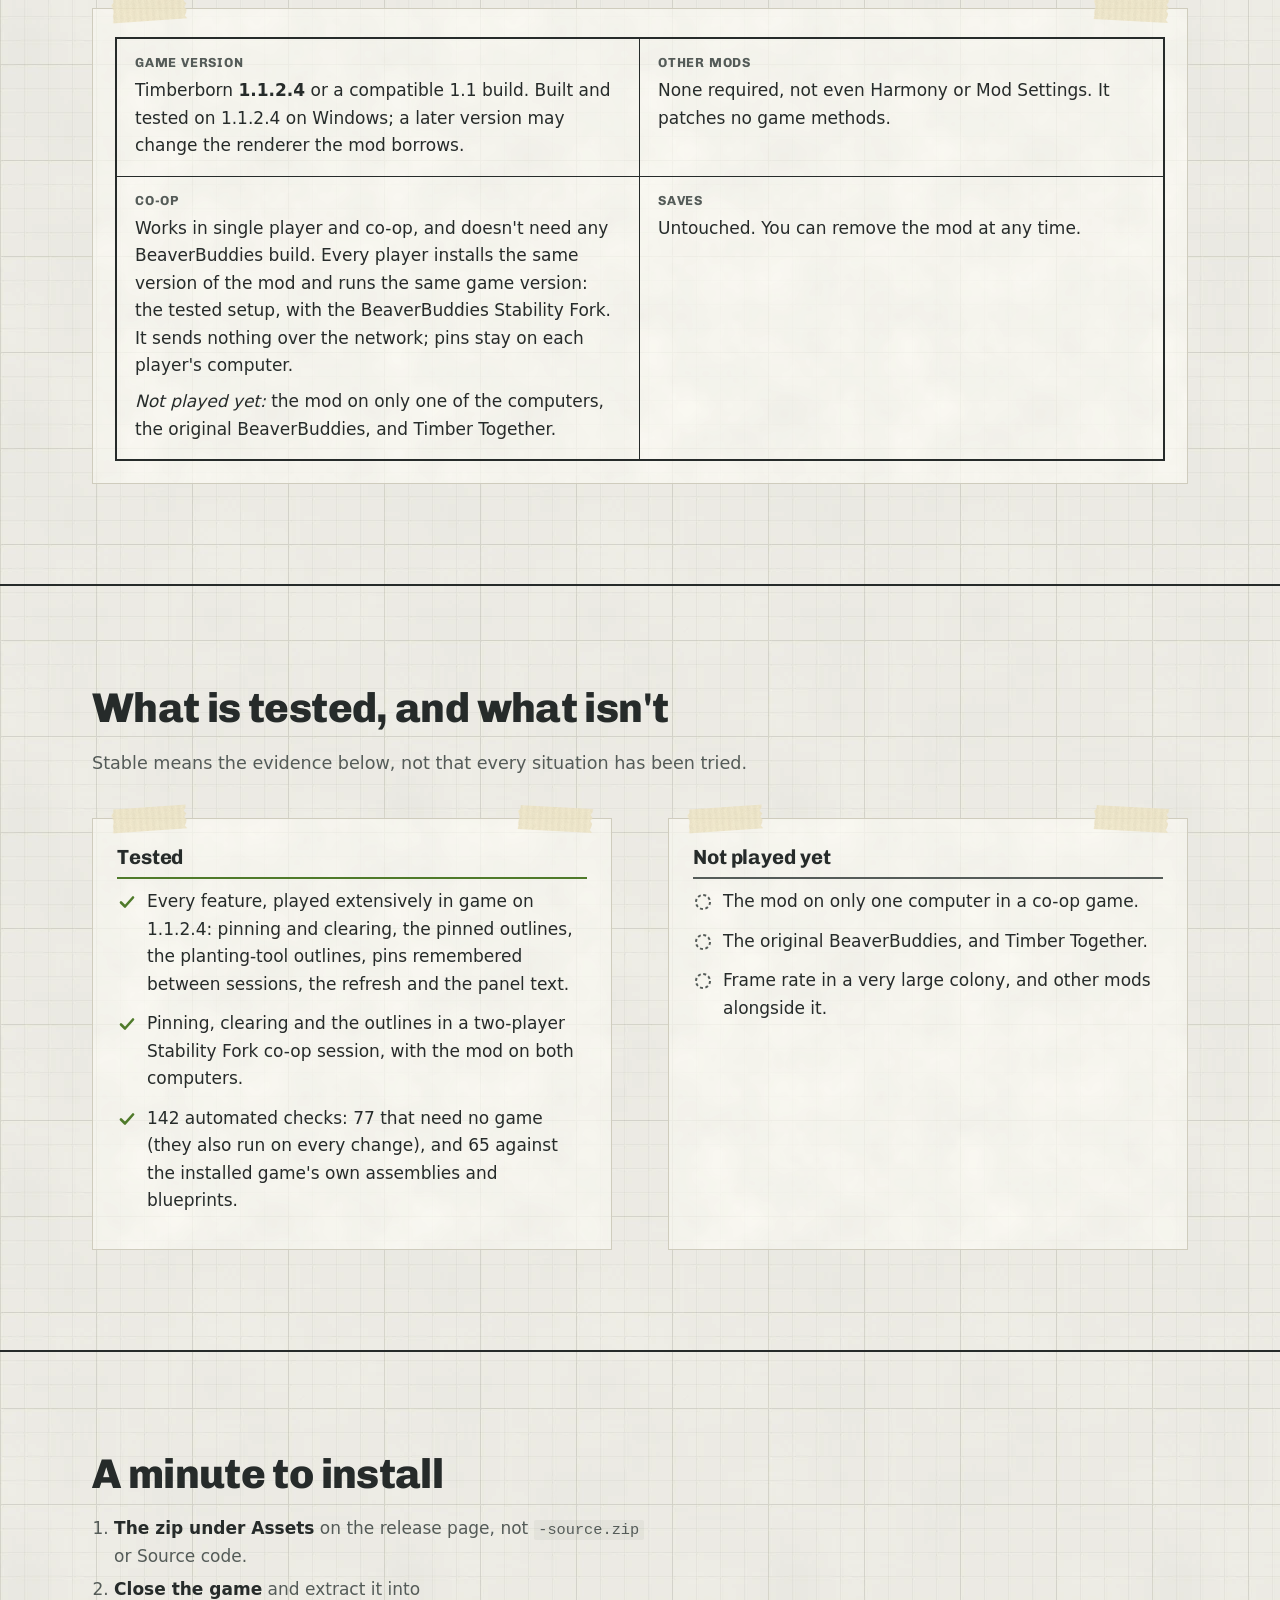
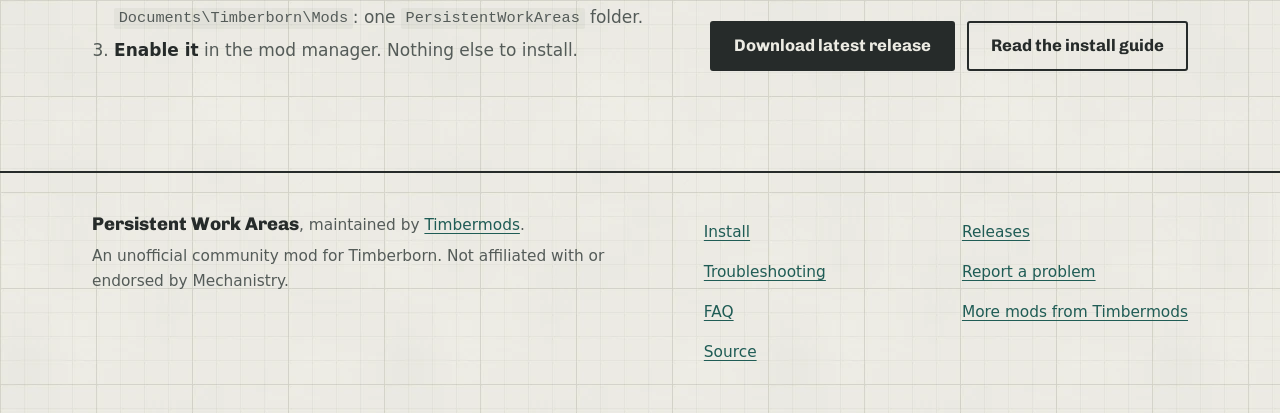
==== commit cb974f84: "Timber Together: the co-op mod's new name, repo and site BeaverBuddies MultiColony is now Timber Tog" ====
--- a/docs/index.html
+++ b/docs/index.html
@@ -155,7 +155,7 @@
         <dl class="title-block">
           <div><dt>Game version</dt><dd><p>Timberborn <strong>1.1.2.4</strong> or a compatible 1.1 build. Built and tested on 1.1.2.4 on Windows; a later version may change the renderer the mod borrows.</p></dd></div>
           <div><dt>Other mods</dt><dd><p>None required, not even Harmony or Mod Settings. It patches no game methods.</p></dd></div>
-          <div><dt>Co-op</dt><dd><p>Works in single player and co-op, and doesn't need any BeaverBuddies build. Every player installs the same version of the mod and runs the same game version: the tested setup, with the BeaverBuddies Stability Fork. It sends nothing over the network; pins stay on each player's computer.</p><p><em>Not played yet:</em> the mod on only one of the computers, the original BeaverBuddies, and BeaverBuddies MultiColony.</p></dd></div>
+          <div><dt>Co-op</dt><dd><p>Works in single player and co-op, and doesn't need any BeaverBuddies build. Every player installs the same version of the mod and runs the same game version: the tested setup, with the BeaverBuddies Stability Fork. It sends nothing over the network; pins stay on each player's computer.</p><p><em>Not played yet:</em> the mod on only one of the computers, the original BeaverBuddies, and Timber Together.</p></dd></div>
           <div><dt>Saves</dt><dd><p>Untouched. You can remove the mod at any time.</p></dd></div>
         </dl>
       </div>
@@ -181,7 +181,7 @@
           <h3>Not played yet</h3>
           <ul class="checks open">
             <li>The mod on only one computer in a co-op game.</li>
-            <li>The original BeaverBuddies, and BeaverBuddies MultiColony.</li>
+            <li>The original BeaverBuddies, and Timber Together.</li>
             <li>Frame rate in a very large colony, and other mods alongside it.</li>
           </ul>
         </div>
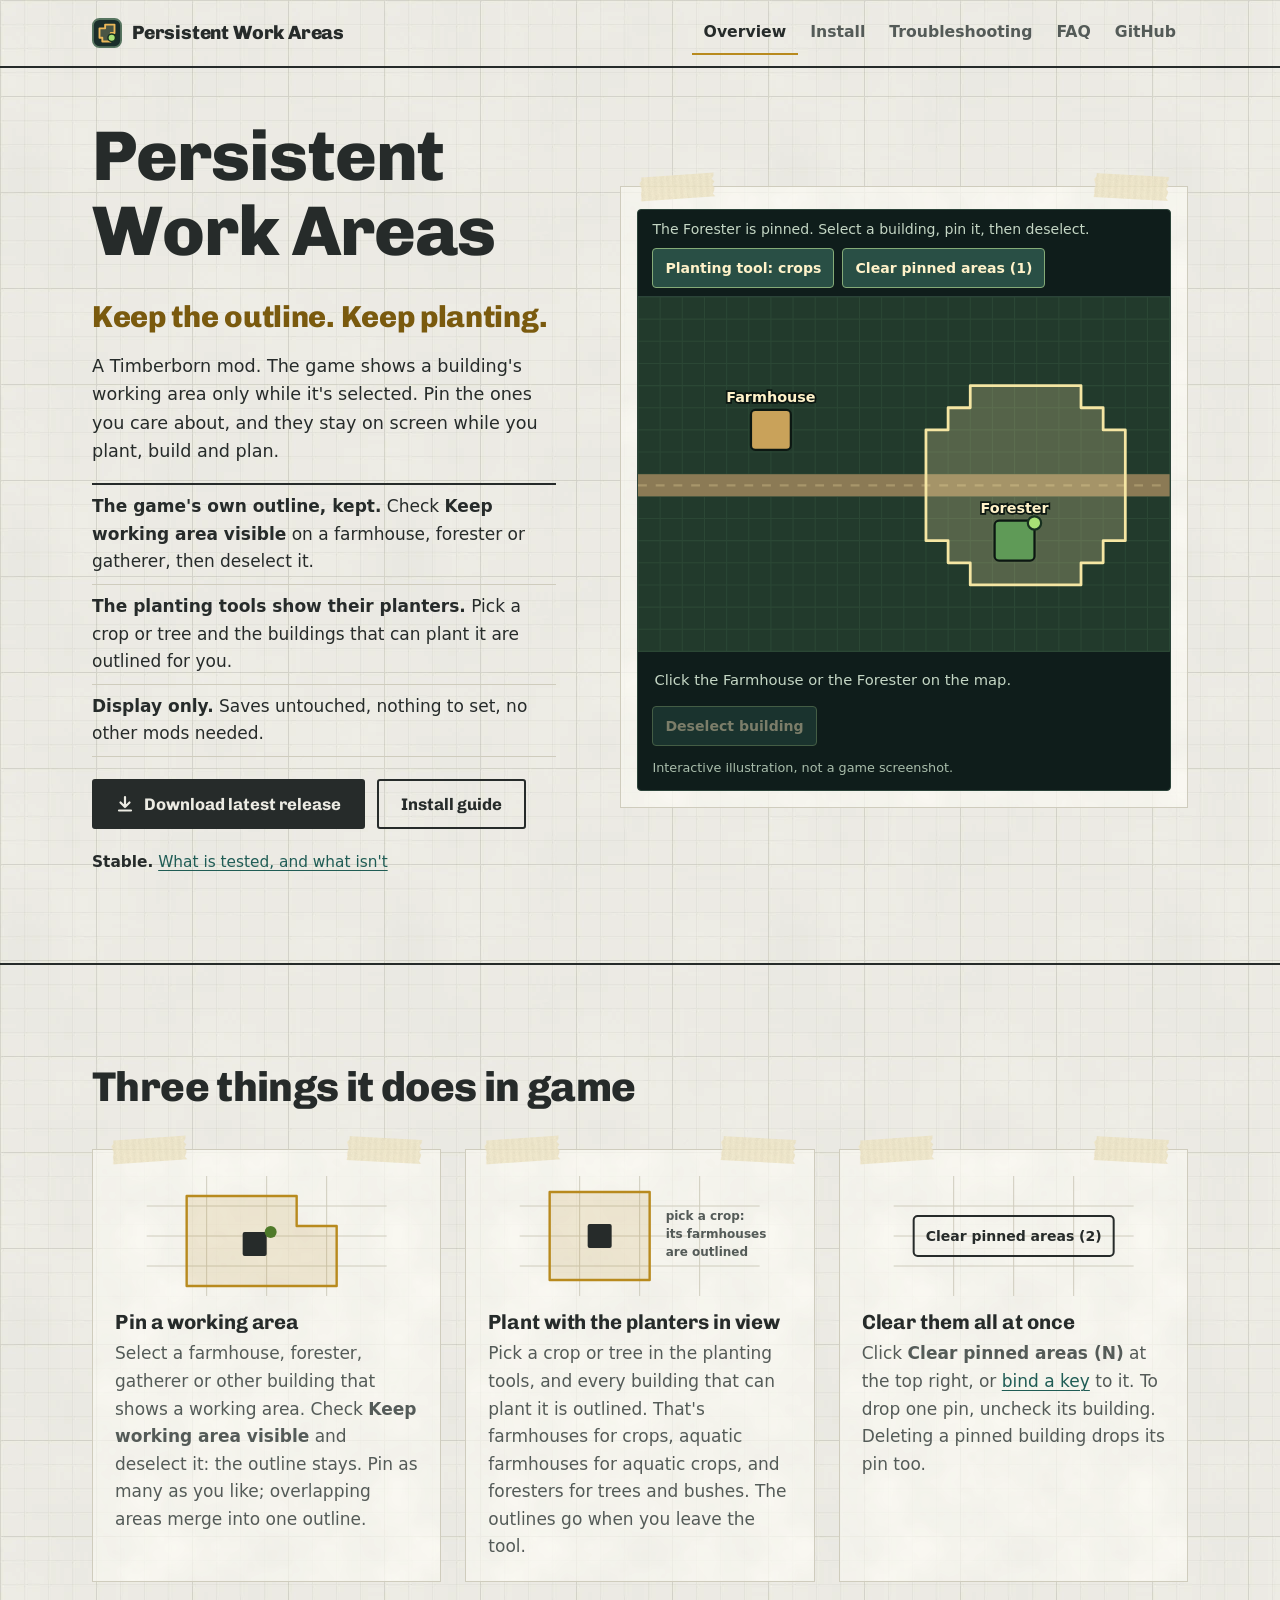
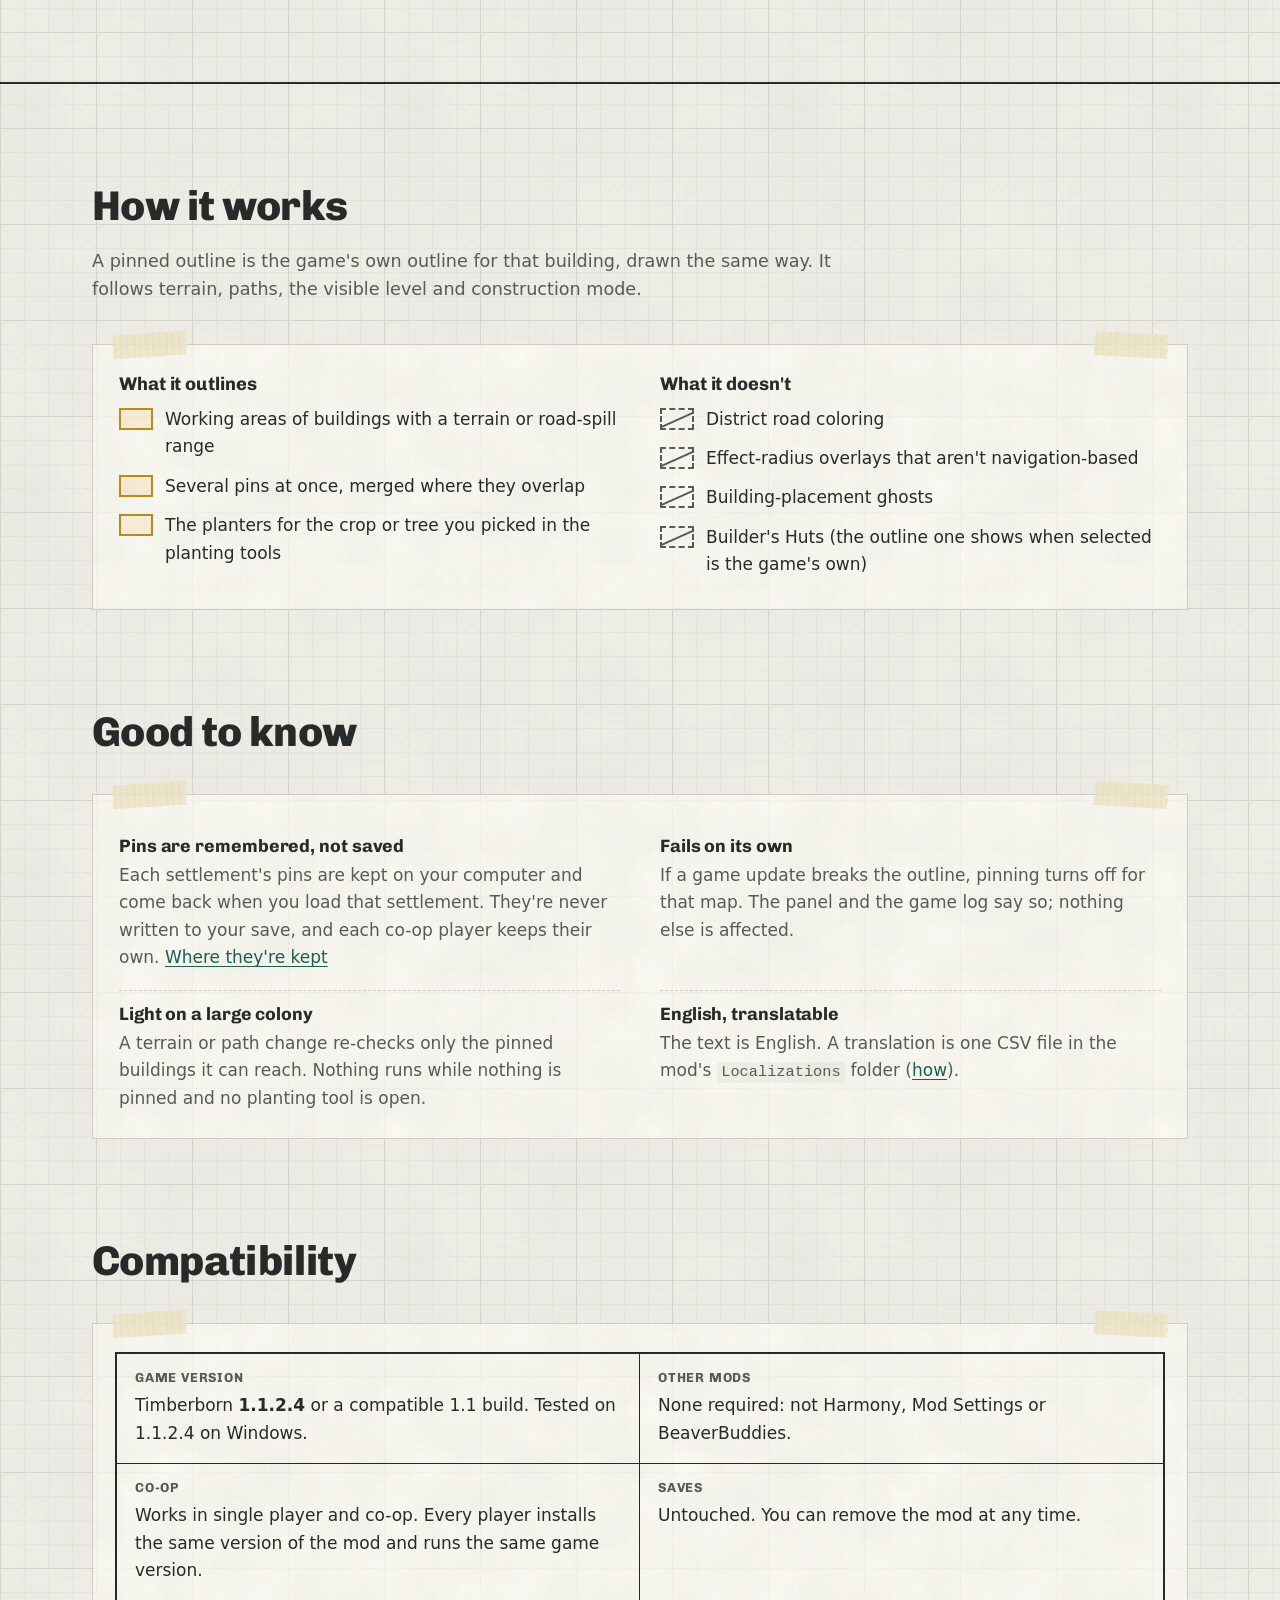
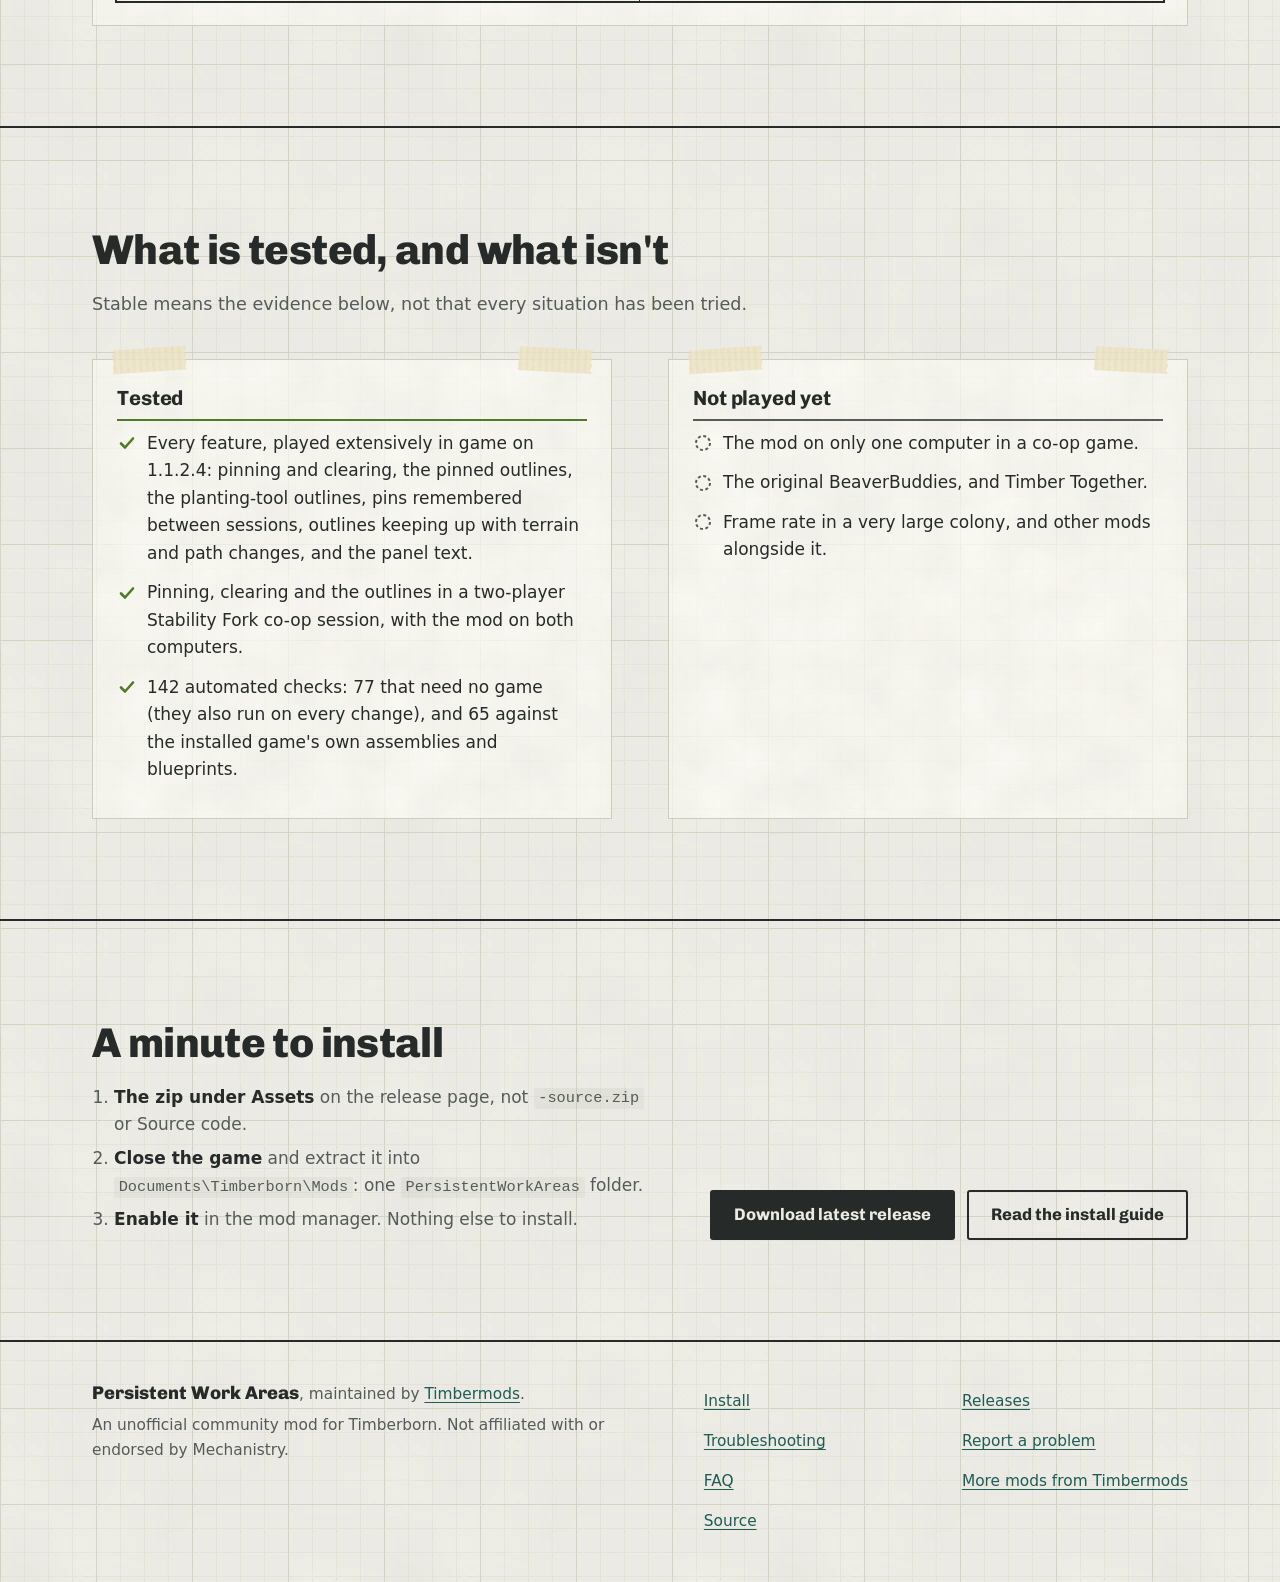
==== commit 9b80251f: "README and site: short and plain, for players The README (85 -> 77 lines, 1224 -> 703 words) and the" ====
--- a/docs/index.html
+++ b/docs/index.html
@@ -42,7 +42,7 @@
       <div>
         <h1>Persistent Work Areas</h1>
         <p class="pitch">Keep the outline. Keep planting.</p>
-        <p class="lede">A Timberborn mod. The game shows a building's working area only while it's selected, so the outline vanishes the moment you pick a planting tool. Pin the ones you care about and they stay on screen while you plant, build and plan.</p>
+        <p class="lede">A Timberborn mod. The game shows a building's working area only while it's selected. Pin the ones you care about, and they stay on screen while you plant, build and plan.</p>
         <ul class="facts">
           <li><b>The game's own outline, kept.</b> Check <strong>Keep working area visible</strong> on a farmhouse, forester or gatherer, then deselect it.</li>
           <li><b>The planting tools show their planters.</b> Pick a crop or tree and the buildings that can plant it are outlined for you.</li>
@@ -52,7 +52,7 @@
           <a class="btn" href="https://github.com/timbermods/PersistentWorkAreas/releases/latest" data-latest-zip><svg viewBox="0 0 18 18" aria-hidden="true"><path d="M9 2v10M4.5 7.5L9 12l4.5-4.5M3 15.5h12" fill="none" stroke="currentColor" stroke-width="2.2" stroke-linecap="round" stroke-linejoin="round"/></svg>Download latest release</a>
           <a class="btn btn-secondary" href="install.html">Install guide</a>
         </div>
-        <p class="status-note"><strong>Stable.</strong> <span class="ver" data-latest-version hidden></span> Every feature has been played extensively in game, and pinning also in two-player co-op. <a href="#status">What is tested, and what isn't</a></p>
+        <p class="status-note"><strong>Stable.</strong> <span class="ver" data-latest-version hidden></span> <a href="#status">What is tested, and what isn't</a></p>
       </div>
 
       <div class="demo-sheet sheet taped">
@@ -89,23 +89,22 @@
     <div class="container">
       <div class="section-head">
         <h2>Three things it does in game</h2>
-        <p>Timberborn draws a working area only while its building is selected. This mod keeps the ones you choose, and brings them back when you need them most.</p>
       </div>
       <ul class="moves">
         <li class="move sheet taped">
           <svg viewBox="0 0 240 120" aria-hidden="true"><g class="draw-grid"><path d="M0 30H240M0 60H240M0 90H240M60 0V120M120 0V120M180 0V120"/></g><path class="draw-fill" d="M40 20H150V50H190V110H40Z"/><path class="draw-outline" d="M40 20H150V50H190V110H40Z"/><rect class="draw-bld" x="96" y="56" width="24" height="24" rx="2"/><circle class="draw-pin" cx="124" cy="56" r="6"/></svg>
           <h3>Pin a working area</h3>
-          <p>Select a farmhouse, forester, lumberjack flag, gatherer or any building that shows a working range, and check <strong>Keep working area visible</strong>. Deselect it and the outline stays. Pin as many as you like; where they overlap they merge into one outline.</p>
+          <p>Select a farmhouse, forester, gatherer or other building that shows a working area. Check <strong>Keep working area visible</strong> and deselect it: the outline stays. Pin as many as you like; overlapping areas merge into one outline.</p>
         </li>
         <li class="move sheet taped">
           <svg viewBox="0 0 240 120" aria-hidden="true"><g class="draw-grid"><path d="M0 30H240M0 60H240M0 90H240M60 0V120M120 0V120M180 0V120"/></g><path class="draw-fill" d="M30 16H130V104H30Z"/><path class="draw-outline" d="M30 16H130V104H30Z"/><rect class="draw-bld" x="68" y="48" width="24" height="24" rx="2"/><g class="draw-label"><text x="146" y="44">pick a crop:</text><text x="146" y="62">its farmhouses</text><text x="146" y="80">are outlined</text></g></svg>
           <h3>Plant with the planters in view</h3>
-          <p>Pick a crop or tree in the planting tools and every building that can plant it is outlined on its own: farmhouses for crops, aquatic farmhouses for aquatic crops, foresters for trees and bushes. They go away when you leave the tool.</p>
+          <p>Pick a crop or tree in the planting tools, and every building that can plant it is outlined. That's farmhouses for crops, aquatic farmhouses for aquatic crops, and foresters for trees and bushes. The outlines go when you leave the tool.</p>
         </li>
         <li class="move sheet taped">
           <svg viewBox="0 0 240 120" aria-hidden="true"><g class="draw-grid"><path d="M0 30H240M0 60H240M0 90H240M60 0V120M120 0V120M180 0V120"/></g><rect x="20" y="40" width="200" height="40" rx="4" fill="none" stroke="currentColor" stroke-width="2"/><text x="120" y="65" text-anchor="middle" class="draw-label draw-strong">Clear pinned areas (2)</text></svg>
           <h3>Clear them all at once</h3>
-          <p><strong>Clear pinned areas (N)</strong> appears at the top right while anything is pinned. You can also bind a key to it. Uncheck one building to drop just its pin; deleting a pinned building drops its pin too.</p>
+          <p>Click <strong>Clear pinned areas (N)</strong> at the top right, or <a href="install.html#keybinding">bind a key</a> to it. To drop one pin, uncheck its building. Deleting a pinned building drops its pin too.</p>
         </li>
       </ul>
     </div>
@@ -115,7 +114,7 @@
     <div class="container">
       <div class="section-head">
         <h2>How it works</h2>
-        <p>It draws with the game's own outline renderer and the same navigation queries the game uses for a selected building, so a pinned outline is the game's own outline, kept. It follows terrain, paths, the visible level and construction mode.</p>
+        <p>A pinned outline is the game's own outline for that building, drawn the same way. It follows terrain, paths, the visible level and construction mode.</p>
       </div>
       <div class="legend sheet taped">
         <div><h3>What it outlines</h3><ul>
@@ -137,13 +136,12 @@
     <div class="container">
       <div class="section-head">
         <h2>Good to know</h2>
-        <p>The mod does one thing and stays out of the way.</p>
       </div>
       <div class="notes-sheet sheet taped">
-        <div><h3>Pins are remembered, not saved</h3><p>Each settlement's pins are kept on your computer in <code>Documents\Timberborn\PersistentWorkAreas\Pins.txt</code> and come back when you load that settlement. They're never written to your save, so the mod can't affect a colony, and each co-op player keeps their own.</p></div>
-        <div><h3>Fails on its own</h3><p>If a game update changes the internals the outline renderer relies on, pinning turns itself off for that map and says so in the panel and the game log. Nothing else is affected.</p></div>
-        <div><h3>Light on a large colony</h3><p>A terrain or path change re-checks only the pinned buildings it can reach, at most five times a second. Nothing runs while nothing is pinned and no planting tool is open.</p></div>
-        <div><h3>English, translatable</h3><p>The panel text is English; a translation is one CSV file in the mod's <code>Localizations</code> folder.</p></div>
+        <div><h3>Pins are remembered, not saved</h3><p>Each settlement's pins are kept on your computer and come back when you load that settlement. They're never written to your save, and each co-op player keeps their own. <a href="faq.html#persist">Where they're kept</a></p></div>
+        <div><h3>Fails on its own</h3><p>If a game update breaks the outline, pinning turns off for that map. The panel and the game log say so; nothing else is affected.</p></div>
+        <div><h3>Light on a large colony</h3><p>A terrain or path change re-checks only the pinned buildings it can reach. Nothing runs while nothing is pinned and no planting tool is open.</p></div>
+        <div><h3>English, translatable</h3><p>The text is English. A translation is one CSV file in the mod's <code>Localizations</code> folder (<a href="faq.html#language">how</a>).</p></div>
       </div>
     </div>
   </section>
@@ -153,9 +151,9 @@
       <div class="section-head"><h2>Compatibility</h2></div>
       <div class="tb-sheet sheet taped">
         <dl class="title-block">
-          <div><dt>Game version</dt><dd><p>Timberborn <strong>1.1.2.4</strong> or a compatible 1.1 build. Built and tested on 1.1.2.4 on Windows; a later version may change the renderer the mod borrows.</p></dd></div>
-          <div><dt>Other mods</dt><dd><p>None required, not even Harmony or Mod Settings. It patches no game methods.</p></dd></div>
-          <div><dt>Co-op</dt><dd><p>Works in single player and co-op, and doesn't need any BeaverBuddies build. Every player installs the same version of the mod and runs the same game version: the tested setup, with the BeaverBuddies Stability Fork. It sends nothing over the network; pins stay on each player's computer.</p><p><em>Not played yet:</em> the mod on only one of the computers, the original BeaverBuddies, and Timber Together.</p></dd></div>
+          <div><dt>Game version</dt><dd><p>Timberborn <strong>1.1.2.4</strong> or a compatible 1.1 build. Tested on 1.1.2.4 on Windows.</p></dd></div>
+          <div><dt>Other mods</dt><dd><p>None required: not Harmony, Mod Settings or BeaverBuddies.</p></dd></div>
+          <div><dt>Co-op</dt><dd><p>Works in single player and co-op. Every player installs the same version of the mod and runs the same game version.</p></dd></div>
           <div><dt>Saves</dt><dd><p>Untouched. You can remove the mod at any time.</p></dd></div>
         </dl>
       </div>
@@ -172,7 +170,7 @@
         <div class="sheet taped">
           <h3>Tested</h3>
           <ul class="checks">
-            <li>Every feature, played extensively in game on 1.1.2.4: pinning and clearing, the pinned outlines, the planting-tool outlines, pins remembered between sessions, the refresh and the panel text.</li>
+            <li>Every feature, played extensively in game on 1.1.2.4: pinning and clearing, the pinned outlines, the planting-tool outlines, pins remembered between sessions, outlines keeping up with terrain and path changes, and the panel text.</li>
             <li>Pinning, clearing and the outlines in a two-player Stability Fork co-op session, with the mod on both computers.</li>
             <li>142 automated checks: 77 that need no game (they also run on every change), and 65 against the installed game's own assemblies and blueprints.</li>
           </ul>
